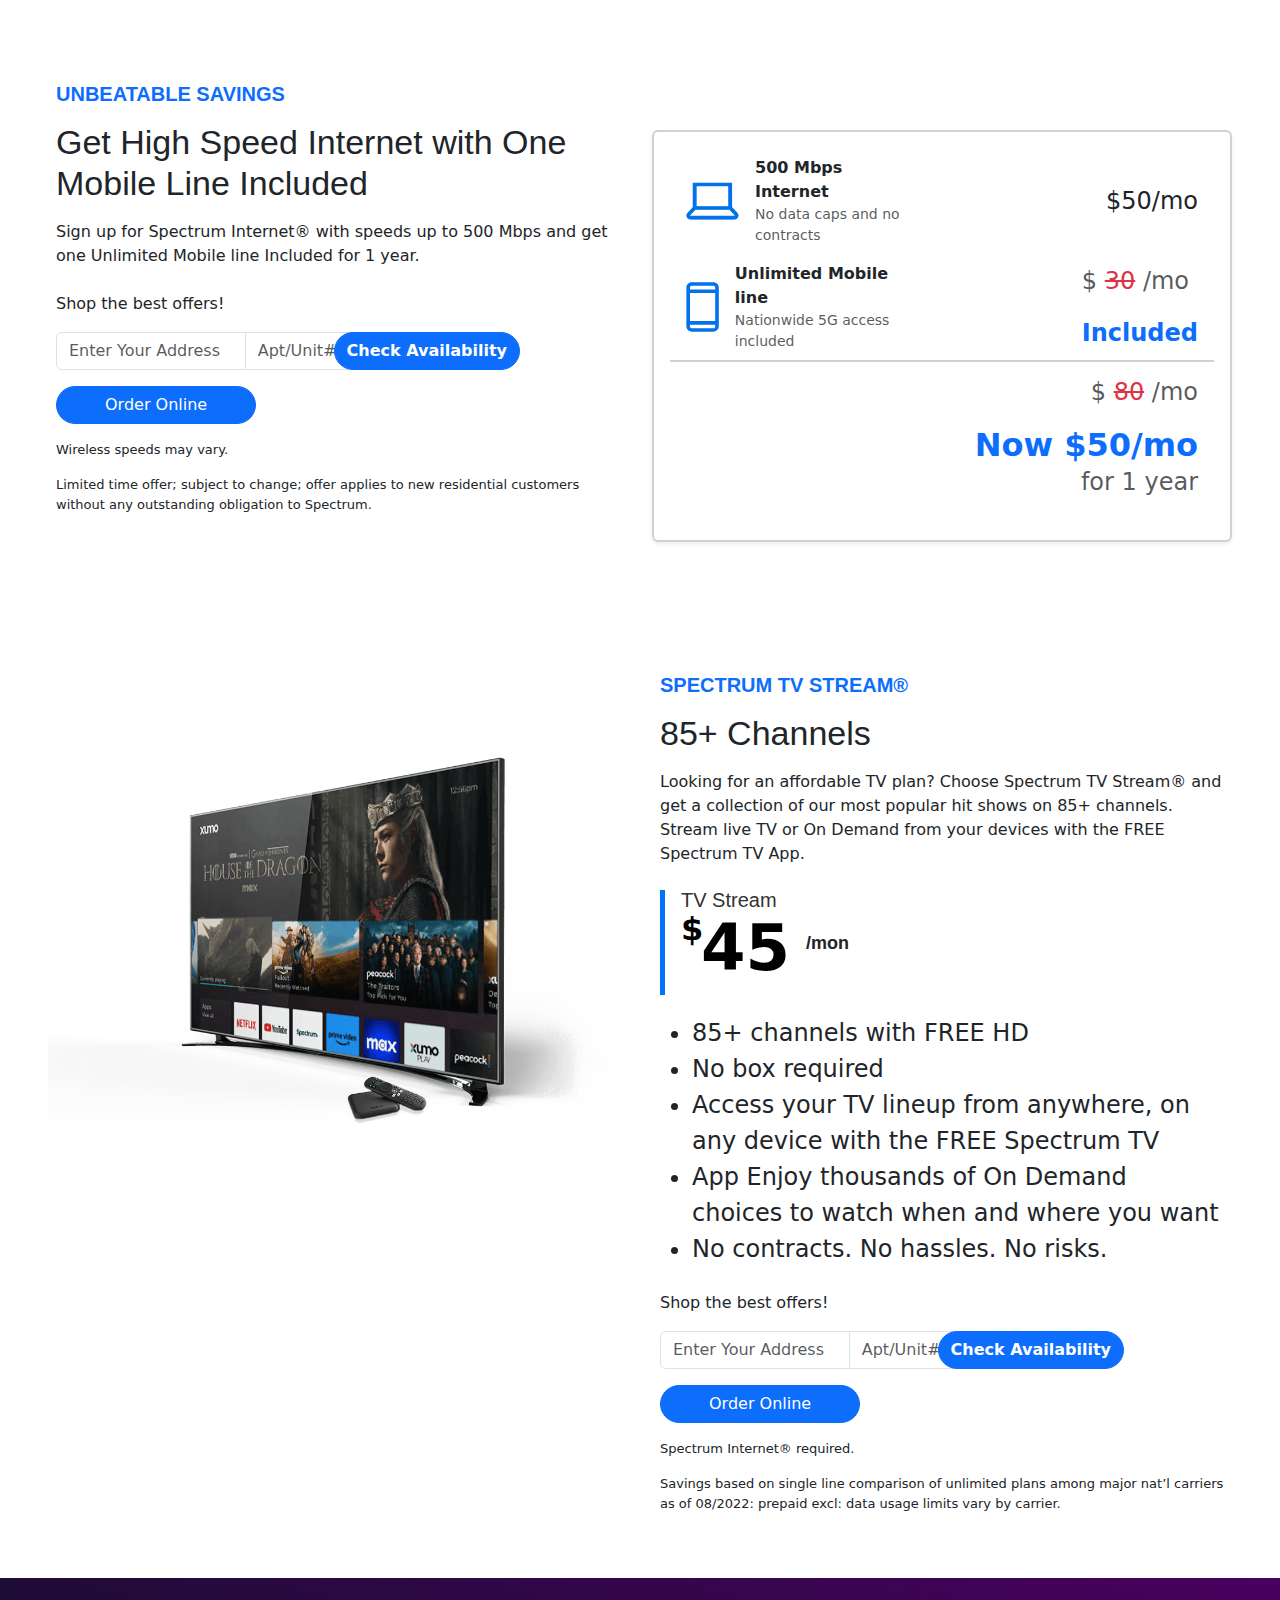
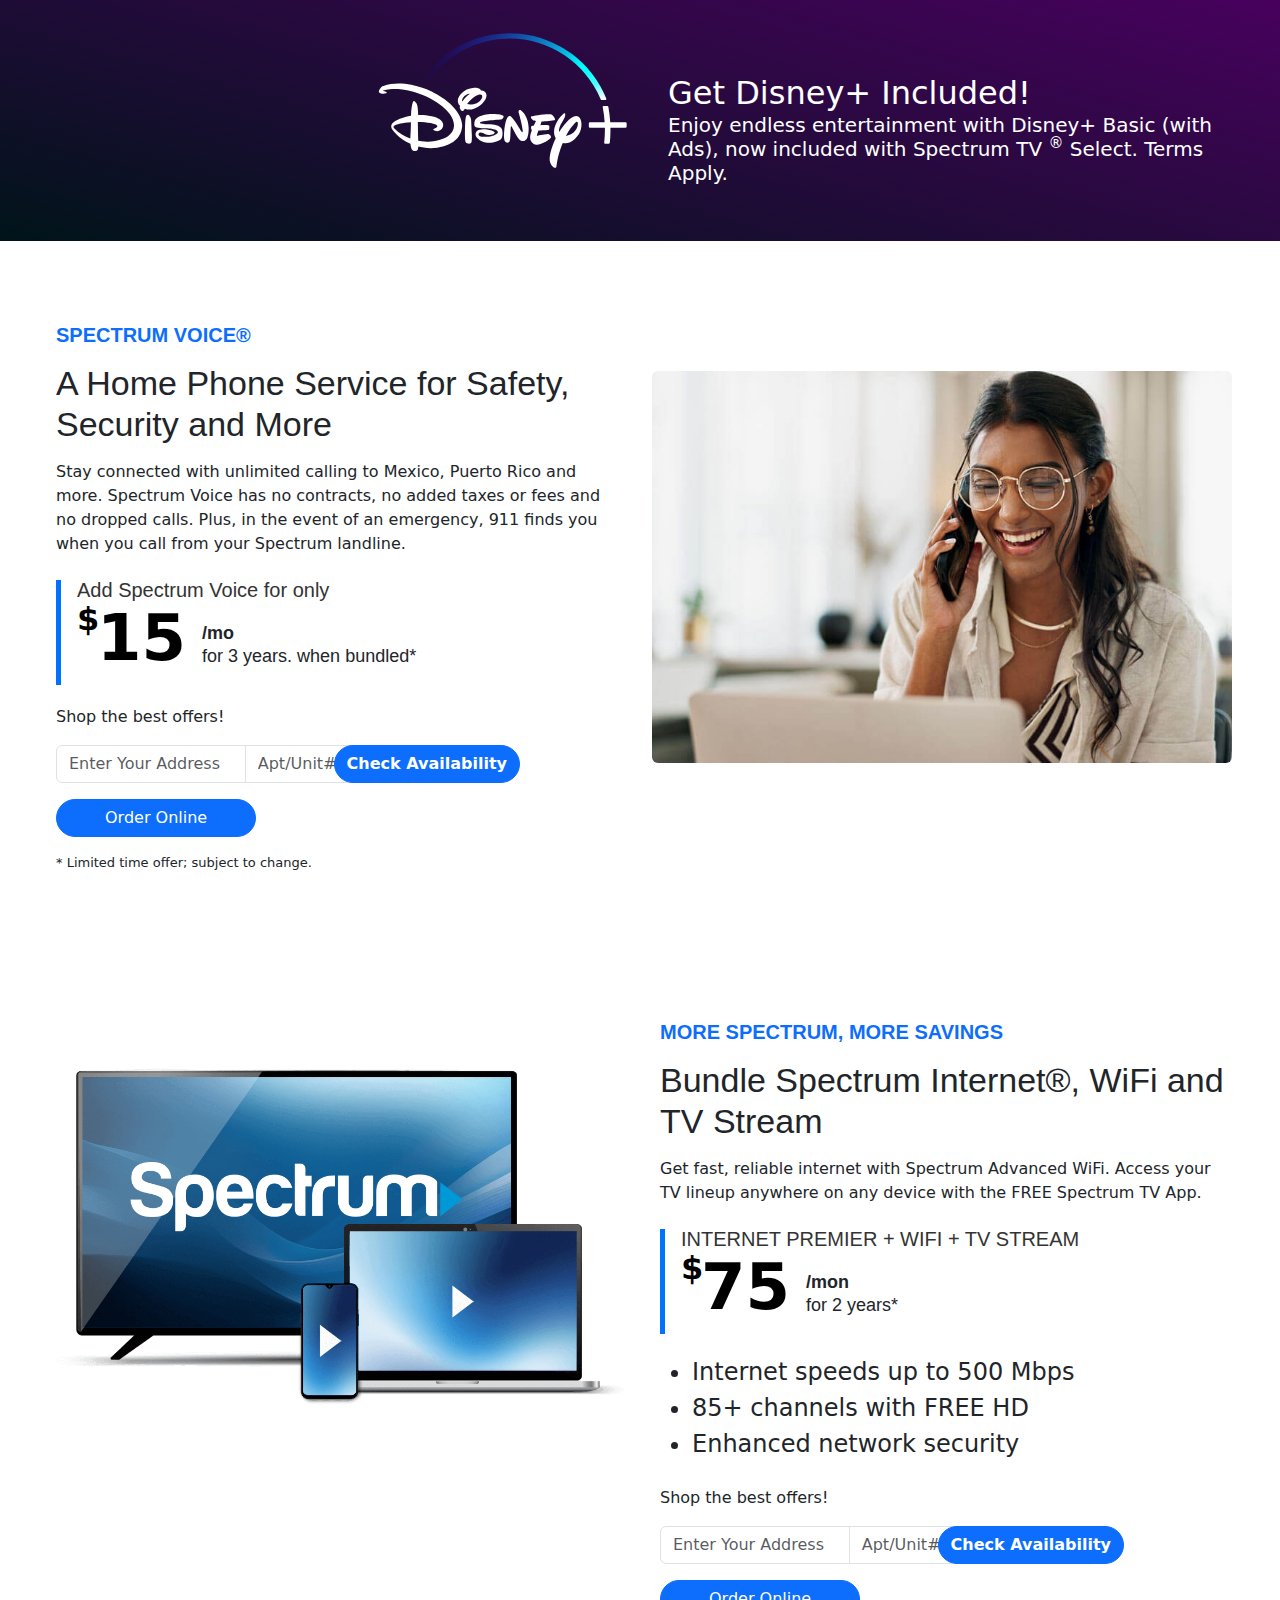
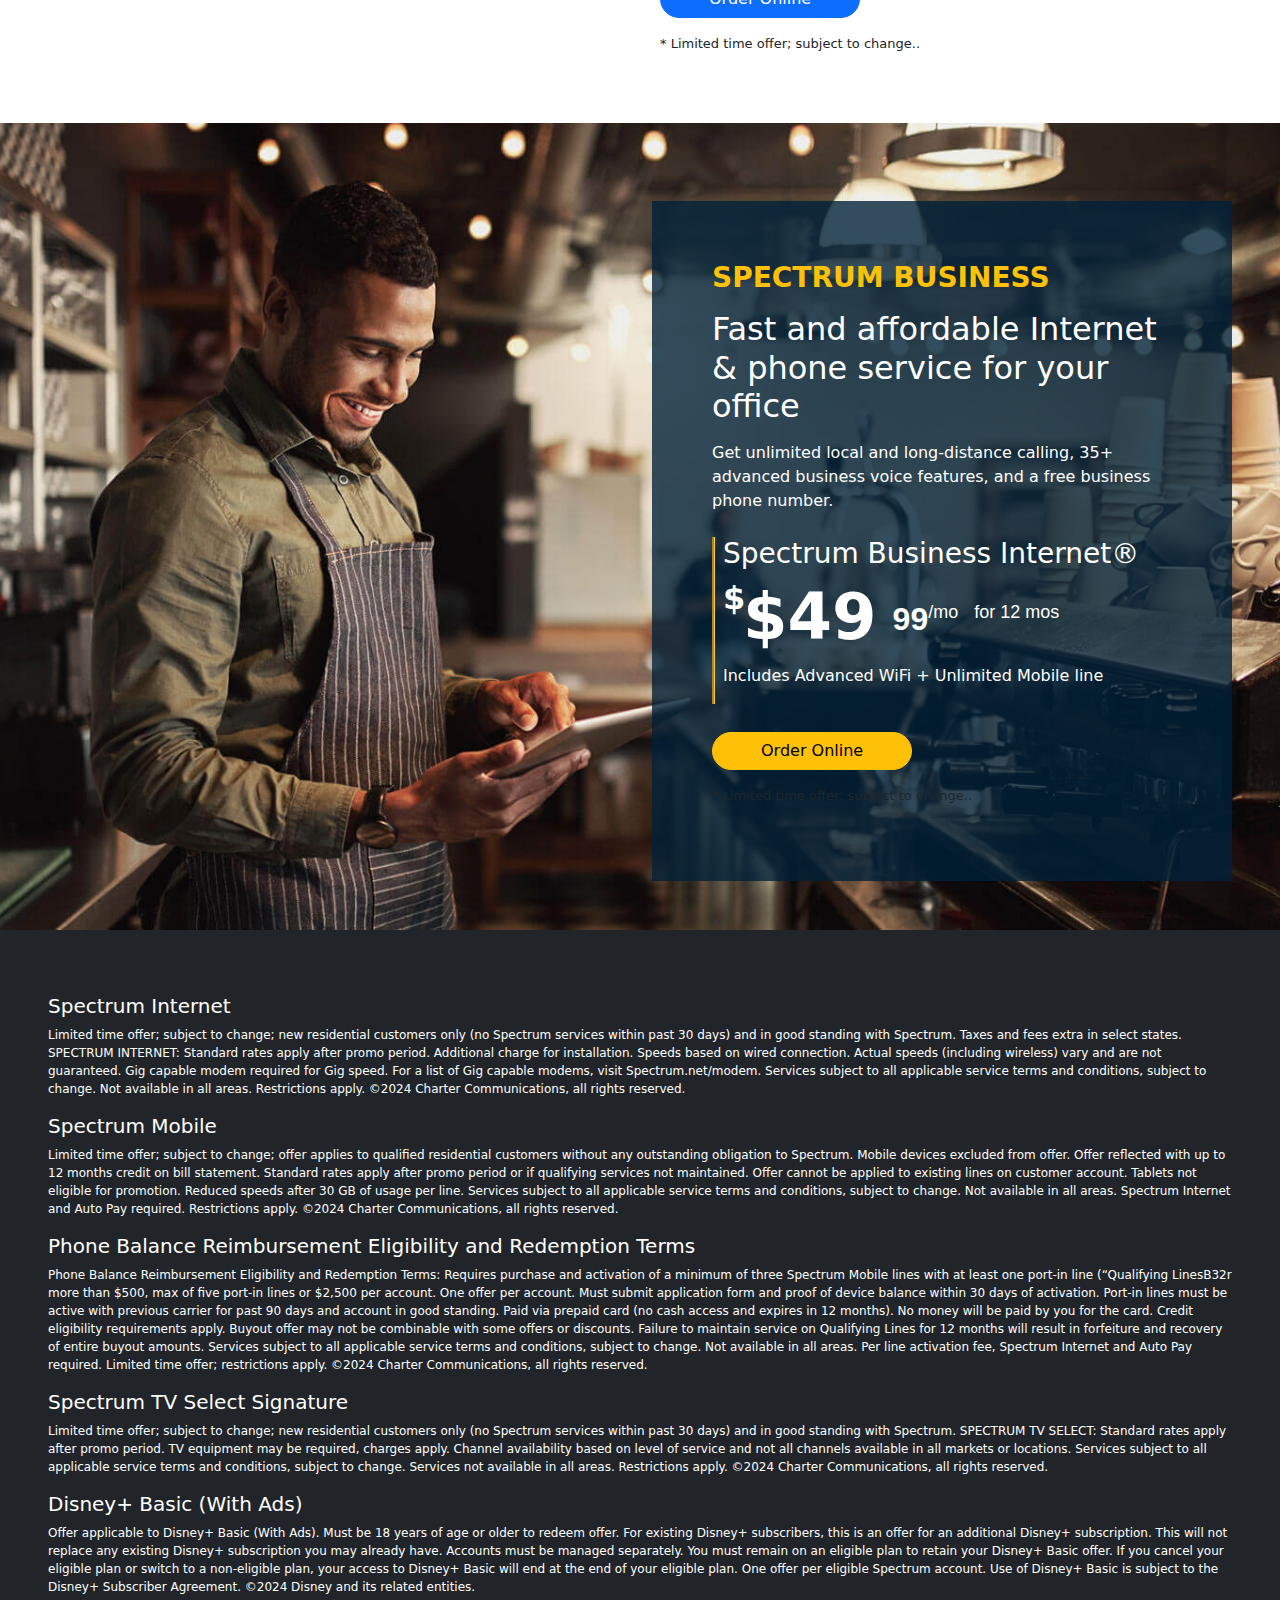
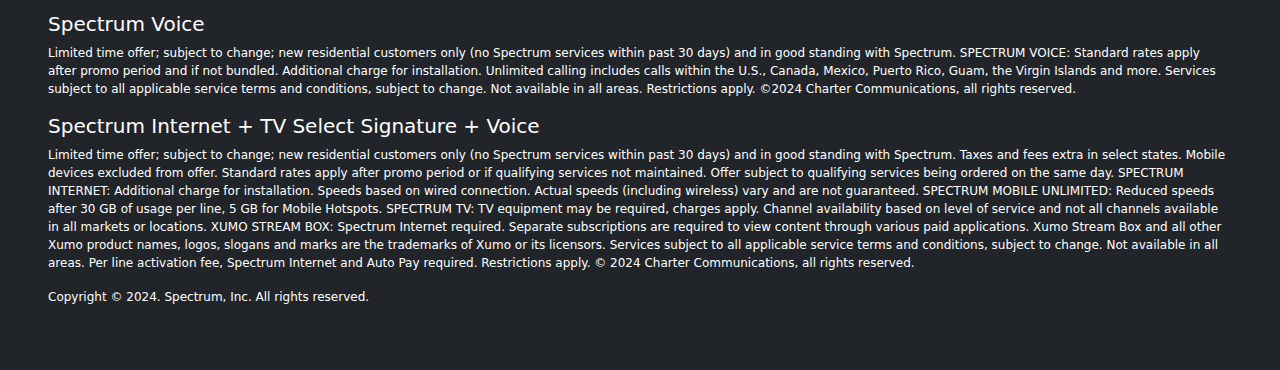
==== index.html @ 2fbcbe09 "second footer removed" ====
<!DOCTYPE html>
<html lang="en">
<head>
    <meta charset="UTF-8">
    <meta name="viewport" content="width=device-width, initial-scale=1.0">
    <title>spectrum</title>
    <link rel="stylesheet" href="style.css">
    <link href="https://cdn.jsdelivr.net/npm/bootstrap@5.3.3/dist/css/bootstrap.min.css" rel="stylesheet" integrity="sha384-QWTKZyjpPEjISv5WaRU9OFeRpok6YctnYmDr5pNlyT2bRjXh0JMhjY6hW+ALEwIH" crossorigin="anonymous">
    <link rel="stylesheet" href="https://cdnjs.cloudflare.com/ajax/libs/font-awesome/6.7.1/css/all.min.css" integrity="sha512-5Hs3dF2AEPkpNAR7UiOHba+lRSJNeM2ECkwxUIxC1Q/FLycGTbNapWXB4tP889k5T5Ju8fs4b1P5z/iB4nMfSQ==" crossorigin="anonymous" referrerpolicy="no-referrer" />
    <script src="https://cdn.jsdelivr.net/npm/@popperjs/core@2.11.8/dist/umd/popper.min.js" integrity="sha384-I7E8VVD/ismYTF4hNIPjVp/Zjvgyol6VFvRkX/vR+Vc4jQkC+hVqc2pM8ODewa9r" crossorigin="anonymous"></script>
    <script src="https://cdn.jsdelivr.net/npm/bootstrap@5.3.3/dist/js/bootstrap.min.js" integrity="sha384-0pUGZvbkm6XF6gxjEnlmuGrJXVbNuzT9qBBavbLwCsOGabYfZo0T0to5eqruptLy" crossorigin="anonymous"></script>

</head>
<body >
    <div style="overflow-x: hidden;">
      <a href="tel:+18886520973">
        <div class="overlay">
            <div class="popup">
                <div class="popupHeader" style="background: #003057;">Call Now  +1(888) 652-0973</div>
                <div class="popupContent">
                    <img loading="lazy" src="images/spectrum/spectrum-logo.png" alt="Logo" class="logo"
                        style="width: 300px;" />
                    <h2 class="heading"> Call to Pay Your Bill <br>
                        Now</h2>
                    <p class="phoneNumber" style="background: #003057;"> +1(888) 652-0973</p>
                </div>
                <div class="popupFooter" style="background: #003057;">Call Now +1(888) 652-0973</div>
            </div>
    </a>


<!-- navber sec start  -->
<nav class="navbar navbar-expand-lg py-4 d-lg-block d-none position-sticky top-0 ">
    <div class="container-fluid px-lg-5 px-3 align-items-center">
        <div class="w-25">

            <a class="navbar-brand" href="#"><img src="./images/spar-wide-logo_navy.png" alt="" class="img-fluid" width="80%" ></a>
            <button class="navbar-toggler" type="button" data-bs-toggle="collapse" data-bs-target="#navbarNav" aria-controls="navbarNav" aria-expanded="false" aria-label="Toggle navigation">
                <span class="navbar-toggler-icon"></span>
            </button>
        </div>
      <div class="collapse navbar-collapse w-75" id="navbarNav">
        <ul class="navbar-nav ms-auto gap-3">
          <li class="nav-item">
            <a class="nav-link text-black fw-medium " aria-current="page" href="#">Internet</a>
          </li>
          <li class="nav-item">
            <a class="nav-link text-black fw-medium" href="#">Mobile</a>
          </li>
          <li class="nav-item">
            <a class="nav-link text-black fw-medium" href="#">TV</a>
          </li> 
          <li class="nav-item">
            <a class="nav-link text-black fw-medium" href="#">Home Phone</a>
          </li>
          <li class="nav-item">
            <a class="nav-link text-black fw-medium" href="#">Business</a>
          </li>
          <li class="nav-item">
            <a class="nav-link text-black fw-medium" href="#">Deals</a>
          </li>
          <li class="nav-item">
            <a class="nav-link text-black fw-medium" href="#">Español</a>
          </li>
        </ul>
      </div>
    </div>
  </nav>

  <nav class="navbar navbar-expand-lg  py-4 d-lg-none d-block position-sticky  " style="background-color: #002139;" >
    <div class="container-fluid px-lg-5 px-3 align-items-center ">
        
            <div class=" d-flex justify-content-between w-100">
                <div class="w-25">

                    <a class="navbar-brand" href="#"><img src="./images/spar-wide-logo_white.svg" alt="" class="" width="160px" ></a>
                </div>
                <div class="w-25 text-end">

                    <button class="navbar-toggler bg-body border-0" type="button" data-bs-toggle="collapse" data-bs-target="#navbarNav" aria-controls="navbarNav" aria-expanded="false" aria-label="Toggle navigation">
                        <span class="navbar-toggler-icon "></span>
                    </button>
                </div>
            </div>
        
      <div class="collapse navbar-collapse " id="navbarNav">
        <ul class="navbar-nav ms-auto gap-3">
          <li class="nav-item">
            <a class="nav-link text-white fw-medium " aria-current="page" href="#">Internet</a>
          </li>
          <li class="nav-item">
            <a class="nav-link text-white fw-medium" href="#">Mobile</a>
          </li>
          <li class="nav-item">
            <a class="nav-link text-white fw-medium" href="#">TV</a>
          </li> 
          <li class="nav-item">
            <a class="nav-link text-white fw-medium" href="#">Home Phone</a>
          </li>
          <li class="nav-item">
            <a class="nav-link text-white fw-medium" href="#">Business</a>
          </li>
          <li class="nav-item">
            <a class="nav-link text-white fw-medium" href="#">Deals</a>
          </li>
          <li class="nav-item">
            <a class="nav-link text-white fw-medium" href="#">Español</a>
          </li>
        </ul>
      </div>
    </div>
  </nav>


  <div class="container-fluid bg-primary text-white py-3">
    <div class=" justify-content-center align-items-center gap-2 ">
        <p class="text-center">

            <i class="fa-regular fa-clock fa-xl" style="color: #fafafa;"></i>
            <b class="fs-5">Limited-Time Offer:</b>
            <span class="p-0 m-0 fs-5 fw-medium"> Bundle Today & Lock in Your Price for 3 Years!</span>
            <a href="" class="text-white">Offer details</a>
        </p>

    </div>

  </div>
<!-- navber sec end  -->

<!-- hero sec start  -->
  <section>
    <div class="container-fluid px-lg-5 px-3 py-5 hero"  >
        <div class="row">
        <div class="col-lg-8 col-md-12 col-12">
            <div
            class="main-rapo-section-6  px-lg-2 px-md-1 d-grid gap-2"
            >
            <h1 class="text-dark">High-Speed Internet + Two Unlimited Mobile Lines Included</h1>
            <p class="fs-5">
                Sign up for Spectrum Internet® and receive a three-year price guarantee when bundled with mobile and TV.
            </p>
            <div class="d-flex align-items-center">

                <div class="big-price">
                    <p class="p-0 m-0  fs-4 fw-medium" style="line-height: 26px;" >INTERNET PREMIER <br/>
                        <b class="text-black">Up to 500 Mbps Internet</b> 
                    </p>
                    <span class="fw-bold " style="text-decoration: line-through; color: gray; " >$50/mo</span>
                    <div class="d-flex align-items-center">
                        <div class="d-flex ">
                     <span class="fs-2 fw-bold">$</span>
                     <h1 class="price fw-bold align-items-start m-0">30</h1>
                 </div>
                 <p class="fw-medium fs-5 ">/mo</p>
                 </div>
 
                 <p class="mb-4" style="line-height: 20px; font-size: 13px;" >when bundled with Mobile and TV</p>
                </div>
                 <div class="mt-3">
                    <p class="m-0 fs-5">+ No Contracts</p>
                    <p class="m-0 fs-5">+ No Data Caps</p>
                    <p class="m-0 fs-5">+ No Hidden Fees</p>
                 </div>
             </div>
 
      
                </div>
                
                <div class="d-md-block d-none">
                    <p class="d-flex fs-5 align-items-center gap-3">
                        Shop the best offers!
                        <span class="text-primary"
                        ><i class="fa-brands fa-searchengin"></i
                ></span>
            </p>
            
            <form action="">
                <div class="input-group custom-input-group">
                  <input
                    type="text"
                    aria-label="First name"
                    placeholder="Enter Your Address"
                    class="form-control input-styling1"
                    
                  />
                  <input
                    type="text"
                    aria-label="Last name"
                    placeholder="Apt/Unit#"
                    class="form-control input-styling2"
                    
                  />
                  <button
                    type="button"
                    class="btn btn-primary rounded-pill fw-bold input-styling3"
                  >
                    Check Availability
                  </button>
                </div>
              </form>
                
            </div>

            <div class="d-md-none d-block">
              <p class="d-flex fs-5 align-items-center gap-3">
                  Shop the best offers!
                  <span class="text-primary"
                  ><i class="fa-brands fa-searchengin"></i
          ></span>
      </p>
      
      <form action="">
          <div class="input-group custom-input-group">
            <input
              type="text"
              aria-label="First name"
              placeholder="Enter Your Address"
              class="form-control input-styling1"
              style="width: auto;"
            />
            <input
              type="text"
              aria-label="Last name"
              placeholder="Apt/Unit#"
              class="form-control input-styling2"
              style="width: auto;"
              
            />
            <button
              type="button"
              class="btn btn-primary rounded-pill fw-bold input-styling3"
            >
              Check Availability
            </button>
          </div>
        </form>
          
      </div>
            <div class="mt-3">
                <button
                type="button"
                class="btn btn-primary rounded-pill gap-1 px-5 mt-2"
                >
                <span class="text-white"
                ><i class="fa-solid fa-cart-shopping"></i
                ></span>
                Order Online
                </button>
            </div>
            <div class="d-grid mt-4">
                <p class="section-6-last-txt">Wireless speeds may vary.</p>
                <p class="section-6-last-txt">Limited time offer; subject to change; offer applies to qualified residential customers without any outstanding obligation to Spectrum. Mobile devices excluded from offer. Offer reflected with up to 12 months credit on bill statement. Standard rates apply after promo period or if qualifying services not maintained. Offer cannot be applied to existing lines on customer account. Tablets not eligible for promotion. Reduced speeds after 30 GB of usage per line. Services subject to all applicable service terms and conditions, subject to change. Not available in all areas. Spectrum Internet and Auto Pay required. Restrictions apply. ©2024 Charter Communications, all rights reserved.</p>
            </div>
        </div>
    </div>
    </div>
    
    
    
</section>

<!-- hero sec end -->

<!-- service plan sec start  -->
<section>
    <div class="container-fluid px-lg-5 px-3 py-5"  >
        <h1 class="fw-bold">Build a plan just for you!</h1>
        <p class="fs-5">Discover the best offers and bundle options for your Internet, TV, Mobile and Home Phone needs with just a few clicks.</p>
        <div class="py-4 rounded-4" style="background: linear-gradient(154deg, #0271eb 0%, #002139 50%);" >
            <div class="row align-items-center">
                <div class="col-lg-6 col-12"><img src="./images/sup_hero_spectrum-tv-app-24-copy.png" alt="" class="img-fluid"></div>
                <div class="col-lg-6 col-12 px-5">
                    <h2 class="text-white m-0">What services are you interested in?</h2>
                    <p class="text-white">(Select all that apply)</p>
                    <div class="d-flex gap-3 mt-4">
                        <button class="btn-ser border-0  py-3 fs-5 rounded-3 text-white  " > Internet</button>
                        <button class="btn-ser border-0  py-3 fs-5 rounded-3 text-white" > TV</button>
                    </div>
                    <div class="d-flex gap-3 mt-3">
                        <button class="btn-ser border-0  py-3 fs-5 rounded-3 text-white  " >Mobile</button>
                        <button class="btn-ser border-0  py-3 fs-5 rounded-3 text-white" > Home Phone</button>
                    </div>
                    <p class="text-white ps-4 pe-5 mt-4 text-center" style="font-size: 15px;" >
                        <b>PLEASE NOTE: </b> 
                        Select TV, Mobile & Home Phone plans require qualifying Spectrum Internet® for serviceability.
                    </p>
                </div>
            </div>
        </div>
    </div>
  </section>

<!-- service plan sec end -->

<!-- perice sec start  -->
  <section>
    <div class="container-fluid px-lg-5 px-3 py-5" >
        <h1 class="fw-bold">Pick your perfect plan speed</h1>
        <p class="fs-5">Unlock the best value when you combine services with Spectrum Internet®.</p>
        <div class="row-price mt-5" >
            <div class="price-card px-4 py-4 ">
                <p class="p-0 m-0  fs-4 fw-medium my-3" style="line-height: 26px;" >INTERNET PREMIER <br/>
                   <b class="text-primary">500 MBPS INTERNET</b> 
                </p>
                <span class="fw-bold pt-3" style="text-decoration: line-through; color: gray; " >$50/mo</span>
                <div class="d-flex align-items-center">
                <div class="d-flex ">
                    <span class="fs-2 fw-bold">$</span>
                    <h1 class="price fw-bold align-items-start m-0">30</h1>
                </div>
                <p class="fw-medium fs-5 ">/mo</p>
                </div>

                <p class="mb-4" style="line-height: 20px; font-size: 13px;" >when bundled with 2 Unlimited
                  <br/>  Mobile lines</p>

                  <hr >

                  <h5>Best for:</h5>
                  <ul class="mt-4">
                    <li class="fs-5">Two-year price guarantee</li>
                    <li class="text-primary fs-5 fw-bold">Advanced WiFi</li>
                  </ul>

                 <button class=" border-0 py-2 text-white fw-medium text-center rounded-5 button-price-1" ><i class="fa-solid fa-cart-shopping me-2 " style="color: #f7f7f8;"></i>Order Online</button>

            </div>

            <div class="price-card mt-md-0 mt-5 ">
                <div class="text-center value m-0" style="background-color: rgb(252, 252, 106);" >Best Value</div>
                <div class=" px-4 py-3">

                <p class="p-0 m-0  fs-4 fw-medium mb-3" style="line-height: 26px;" >INTERNET GIG <br/>
                   <b class="text-primary">Gig Internet</b> 
                </p>
                <span class="fw-bold pt-3" style="text-decoration: line-through; color: gray; " >$70/mo</span>
                <div class="d-flex align-items-center">
                <div class="d-flex ">
                    <span class="fs-2 fw-bold">$</span>
                    <h1 class="price fw-bold align-items-start m-0">40</h1>
                </div>
                <p class="fw-medium fs-5 ">/mo</p>
                </div>

                <p class="mb-4" style="line-height: 20px; font-size: 13px;" >when bundled with 2 Unlimited Plus Mobile lines<br/>   and a TV plan</p>

                  <hr >

                  <h5>Best for:</h5>
                  <ul class="mt-4">
                    <li class="fs-5">Three-year price guarantee</li>
                    <li class="text-primary fs-5 fw-bold">Advanced WiFi</li>
                    <li class="text-primary fs-5 fw-bold">Anytime Upgrade</li>
                    <li class="text-primary fs-5 fw-bold">Xumo Stream Box</li>
                    <li class="fs-5">Cloud DVR</li>

                  </ul>

                 <button class=" border-0 py-2 text-white fw-medium text-center rounded-5 button-price" ><i class="fa-solid fa-cart-shopping me-2 " style="color: #f7f7f8;"></i>Order Online</button> 
                </div>

            </div>

            <div class="price-card  mt-lg-0 mt-5 px-4 py-4 ">
                <p class="p-0 m-0  fs-4 fw-medium my-3" style="line-height: 26px;" >INTERNET Premier <br/>
                   <b class="text-primary">500 MBPS INTERNET</b> 
                </p>
                <div class="d-flex align-items-center mt-5">
                <div class="d-flex ">
                    <span class="fs-2 fw-bold">$</span>
                    <h1 class="price fw-bold align-items-start m-0">50</h1>
                </div>
                <p class="fw-medium fs-5 ">/mo</p>
                </div>

               
                  <hr class="mt-5" >

                  <h5>Best for:</h5>
                  <ul class="mt-4">
                    <li class="fs-5">One-year price guarantee                    </li>
                    <li class="fs-5">And<span class="text-primary fs-5 fw-bold"> Advanced WiFi </span>for $10/mo</li>
                  </ul>

                <button class=" border-0 py-2 text-white fw-medium  text-center rounded-5 button-price-2" ><i class="fa-solid fa-cart-shopping me-2 " style="color: #f7f7f8;"></i>Order Online</button>

            </div>
        </div>
            <p class="text-primary fs-5 fw-medium text-center mt-5 "><i class="fa-solid fa-magnifying-glass-location me-2" style="color: #2ea4ff;"></i>Search for Spectrum offers for your address</p>
        <div class="d-flex input-div align-items-center justify-content-between mx-auto py-lg-0 py-2 rounded-5 " style="border:1px solid gray; " >
            <div class=""><input type="text" class="border-0 bg-transparent px-3 " name="" id="" placeholder="Enter Your address"></div>
            <div class=""><input type="text" class="border-0 bg-transparent px-3" name="" id="" placeholder="Apt/Unit #"></div>
            <div class="d-lg-block d-none"><button class="border-0 bg-primary rounded-5 py-2  text-white fw-m">Check Availability</button></div>
        </div>
        <div class="d-lg-none d-block bg-primary rounded-5 py-2 text-center btn-price mx-auto mt-4 py-2"><button class="border-0  bg-transparent  text-white fw-medium">Check Availability</button></div>

    </div>
  </section>

<!-- perice sec end -->

<!-- Discount  sec start -->
<section>
    <div class="container-fluid px-lg-5 px-3 py-5"  >
        <div class="py-4 ps-lg-5 rounded-4 bg-body-secondary" style="border:1px solid gray;"  >
            <div class="row align-items-start justify-content-between">
                <div class="col-lg-5 col-10 mt-4 ps-lg-0 ps-5">
                    <h3 class="text-primary m-0">Limited time offer!</h3>
                    <h2 class="text-black ">Discover Local Discounts on Internet and TV Bundles</h2>
                    <p class=" fs-5" >Save on internet, TV, mobile and home phone services with special deals in your area.</p>
                  
                    <p class="text-black  mt-2" style="font-size: 12px;" >
                        Limited Availability in select area
                    </p>
                    <div class="d-flex w-75 align-items-center justify-content-between  rounded-5 " style="border:1px solid gray; " >
                        <div class="w-50"><input type="text" class="border-0 bg-transparent px-3" name="" id="" placeholder="Enter Zip Code"></div>
                        <button class="border-0 bg-primary rounded-5 py-2 px-5 fw-bold text-white fw-m">Search</button>
                    </div>
                </div>
                <div class="col-lg-6 col-12 mt-lg-0 mt-5"><img src="./images/tv-1.jpg" alt="" class="img-fluid"></div>

            </div>
        </div>
    </div>
  </section>

<!-- Discount  sec end -->

<!-- 24/7 plan sec start  -->
<section>
    <div class="container-fluid px-lg-5 px-3 py-2"  >
        <h1 class="fw-bold">You Can Count on Spectrum 24 × 7</h1>
        <p class="fs-5">Even at peak times, Spectrum delivers faster, more reliable speeds than so-called “5G” Home Internet. See how Spectrum Internet stacks up against cell phone home Internet providers.</p>
       
        <div class="row justify-content-between align-items-center mt-3">
            <div class="col-4"></div>
            <div class="col-2 text-center"><img src="./images/spectrum.png" alt="" class="" width="80px" ></div>
            <div class="col-2 text-center"><img src="./images/t-mobile.png" alt="" class="img-fluid d-md-block d-none" width="80%" ><img src="./images/t-mobile2.png" alt="" class="img-fluid d-md-none d-block" width="80%" ></div>
            <div class="col-2 text-center"><img src="./images/Verizon_2024.svg.png" alt="" class="img-fluid d-md-block d-none" width="80%" ><img src="./images/Verizon_RGB.png" alt="" class="img-fluid d-md-none d-block" width="80%" ></div>

        </div>
        <div class="row justify-content-between align-items-center mt-5">
            <div class="col-4 fw-bold fs-5">Consistent, high speeds at peak times</div>
            <div class="col-2 text-center"><span class="bg-primary px-3 py-2 " style="border-radius: 100%;" ><i class="fa-solid fa-check " style="color: white;" ></i></span></div>
            <div class="col-2 text-center"><i class="fa-solid fa-xmark fa-2xl" style="color: #fb0909;"></i></div>
            <div class="col-2 text-center"><i class="fa-solid fa-xmark fa-2xl" style="color: #fb0909;"></i></div>

        </div>

        <div class="row justify-content-between align-items-center mt-5">
            <div class="col-4 fw-bold fs-5">Reliable Internet speeds 24/7</div>
            <div class="col-2 text-center"><span class="bg-primary px-3 py-2 " style="border-radius: 100%;" ><i class="fa-solid fa-check " style="color: white;" ></i></span></div>
            <div class="col-2 text-center"><i class="fa-solid fa-xmark fa-2xl" style="color: #fb0909;"></i></div>
            <div class="col-2 text-center"><i class="fa-solid fa-xmark fa-2xl" style="color: #fb0909;"></i></div>

        </div>

        <div class="row justify-content-between align-items-center mt-5">
            <div class="col-4 fw-bold fs-5">Better latency for gaming</div>
            <div class="col-2 text-center"><span class="bg-primary px-3 py-2 " style="border-radius: 100%;" ><i class="fa-solid fa-check " style="color: white;" ></i></span></div>
            <div class="col-2 text-center"><i class="fa-solid fa-xmark fa-2xl" style="color: #fb0909;"></i></div>
            <div class="col-2 text-center"><i class="fa-solid fa-xmark fa-2xl" style="color: #fb0909;"></i></div>

        </div>

        <div class="row justify-content-between align-items-center mt-5">
            <div class="col-4 fw-bold fs-5">Doesn’t rely on a cell tower</div>
            <div class="col-2 text-center"><span class="bg-primary px-3 py-2 " style="border-radius: 100%;" ><i class="fa-solid fa-check " style="color: white;" ></i></span></div>
            <div class="col-2 text-center"><i class="fa-solid fa-xmark fa-2xl" style="color: #fb0909;"></i></div>
            <div class="col-2 text-center"><i class="fa-solid fa-xmark fa-2xl" style="color: #fb0909;"></i></div>

        </div>

        <div class="row justify-content-between align-items-center mt-5">
            <div class="col-4 fw-bold fs-5">Speeds up to a Gig</div>
            <div class="col-2 text-center"><span class="bg-primary px-3 py-2 " style="border-radius: 100%;" ><i class="fa-solid fa-check " style="color: white;" ></i></span></div>
            <div class="col-2 text-center"><i class="fa-solid fa-xmark fa-2xl" style="color: #fb0909;"></i></div>
            <div class="col-2 text-center"><i class="fa-solid fa-xmark fa-2xl" style="color: #fb0909;"></i></div>

        </div>

       <div class="  mx-auto btn-price"><button class=" border-0 py-2 text-white fw-medium text-center rounded-5 button-price" ><i class="fa-solid fa-cart-shopping me-2 " style="color: #f7f7f8;"></i>Order Online</button> </div> 
       <p class="text-black  mt-4" style="font-size: 12px;" >
        Based on Spectrum’s analysis of Ookla® Speedtest Intelligence® data during Q1 2024 in Spectrum’s footprint. Reliable speeds based on Consistency ScoreTM comparisons. Peak hours defined as 7-11PM Mon-Fri. Better latency based on data of fixed vs 5G Home Internet medial multi-server latency for Q1 2024 in Spectrum’s cable footprint. Ookla trademarks used under license and reprinted with permission.
    </p>

    </div>
  </section>

<!-- 24/7 plan sec end -->


    <section class="">
      <div class="container-fluid px-lg-5 px-3">

        <div class=" container-fluid  section-styling">
          
        <div class="row">
          <div class="col-lg-6 col-md-12 col-12">
            <div
              class="main-rapo-section-6 text-white px-lg-2 px-md-1 d-grid gap-2"
            >
              <h3>EXCLUSIVELY FOR SPECTRUM INTERNET® CUSTOMERS</h3>
              <h2>One Line of Unlimited Mobile for a Full Year</h2>
              <p>
                Grab the profoundly powerful iPhone 16 Pro, available from
                Spectrum Mobile <sub>®</sub>. Pair it with one full year of
                Unlimited Mobile service, included with Spectrum Internet.
              </p>
              <div class="d-md-block d-none">
                <p class="d-flex fs-5 align-items-center gap-3">
                    Shop the best offers!
                    <span class="text-primary"
                    ><i class="fa-brands fa-searchengin"></i
                      ></span>
                    </p>
                    
        <form action="">
          <div class="input-group custom-input-group">
            <input
            type="text"
            aria-label="First name"
            placeholder="Enter Your Address"
            class="form-control input-styling1"
            
              />
              <input
                type="text"
                aria-label="Last name"
                placeholder="Apt/Unit#"
                class="form-control input-styling2"
                
              />
              <button
                type="button"
                class="btn btn-primary rounded-pill fw-bold input-styling3"
              >
                Check Availability
              </button>
            </div>
          </form>
            
        </div>

        <div class="d-md-none d-block">
          <p class="d-flex fs-5 align-items-center gap-3">
            Shop the best offers!
            <span class="text-primary"
              ><i class="fa-brands fa-searchengin"></i
      ></span>
  </p>
  
  <form action="">
    <div class="input-group custom-input-group">
      <input
      type="text"
          aria-label="First name"
          placeholder="Enter Your Address"
          class="form-control input-styling1"
          style="width: auto;"
        />
        <input
          type="text"
          aria-label="Last name"
          placeholder="Apt/Unit#"
          class="form-control input-styling2"
          style="width: auto;"
          
        />
        <button
          type="button"
          class="btn btn-primary rounded-pill fw-bold input-styling3"
          >
          Check Availability
        </button>
      </div>
    </form>
      
  </div>
              <div class="">
                <button
                  type="button"
                  class="btn btn-primary rounded-pill gap-1 px-5 mt-2"
                >
                  <span class="text-white"
                    ><i class="fa-solid fa-cart-shopping"></i
                      ></span>
                      Order Online
                </button>
              </div>
            </div>
          </div>
          <div class="col-lg-6 col-md-12 col-12">
            <div class="section-6-img">
              <img
                src="./images/2925-Apple-iPhone-16-Launch-Blog-Posts-Sep.-2024_LAUNCH-ONLY-1.png"
                class="img-fluid"
                alt=""
              />
            </div>
          </div>
        </div>
      </div>
    </div>
    </section>
  
     <section class="section-styling-6">
        <div class=" container-fluid px-lg-5 px-3">
                <div class="row">
                  <div class="col-lg-6 col-md-12 col-md-12">
                    <div class="section-7-img">
                    <img
                        src="./images/Phones.png"
                        class="img-fluid"
                        alt=""
                    />
                    </div>
                    </div>
                    <div class="col-lg-6 col-md-12 col-12">
                    <div
                    class="main-rapo-section-6  px-lg-2 px-md-1 d-grid gap-2"
                    >
                    <h3 class="text-primary fw-bold">SAVE WITH SPECTRUM MOBILE®</h3>
                    <h2 class="text-dark">Switch to Spectrum Mobile for Unbeatable Prices</h2>
                    <p>
                    Spectrum Mobile by the Gig delivers great savings if you often use WiFi and need less than 2 GB of cellular data per month. Easily switch to an Unlimited plan any time if your data needs change.
                    </p>
                    <div class="big-price">
                        <h3 class="">By the Gig</h3>
                        <div class="d-flex">
                        <h4 class="big-price-heading fw-bold"><span>$</span>20</h4>
                    <p class="small-price-tag d-grid mt-4 ms-3 fw-bold">/first GB <span class="fw-normal">per line</span></p> 
                        </div>
                        
                    </div>
                    <div class="d-md-block d-none">
                      <p class="d-flex fs-5 align-items-center gap-3">
                          Shop the best offers!
                          <span class="text-primary"
                          ><i class="fa-brands fa-searchengin"></i
                            ></span>
                          </p>
                          
              <form action="">
                <div class="input-group custom-input-group">
                  <input
                  type="text"
                  aria-label="First name"
                  placeholder="Enter Your Address"
                  class="form-control input-styling1"
                  
                    />
                    <input
                      type="text"
                      aria-label="Last name"
                      placeholder="Apt/Unit#"
                      class="form-control input-styling2"
                      
                    />
                    <button
                      type="button"
                      class="btn btn-primary rounded-pill fw-bold input-styling3"
                    >
                      Check Availability
                    </button>
                  </div>
                </form>
                  
              </div>
      
              <div class="d-md-none d-block">
                <p class="d-flex fs-5 align-items-center gap-3">
                  Shop the best offers!
                  <span class="text-primary"
                    ><i class="fa-brands fa-searchengin"></i
            ></span>
        </p>
        
        <form action="">
          <div class="input-group custom-input-group">
            <input
            type="text"
                aria-label="First name"
                placeholder="Enter Your Address"
                class="form-control input-styling1"
                style="width: auto;"
              />
              <input
                type="text"
                aria-label="Last name"
                placeholder="Apt/Unit#"
                class="form-control input-styling2"
                style="width: auto;"
                
              />
              <button
                type="button"
                class="btn btn-primary rounded-pill fw-bold input-styling3"
                >
                Check Availability
              </button>
            </div>
          </form>
            
        </div>
                    <div class="">
                        <button
                        type="button"
                        class="btn btn-primary rounded-pill gap-1 px-5 mt-2"
                        >
                        <span class="text-white"
                            ><i class="fa-solid fa-cart-shopping"></i
                        ></span>
                        Order Online
                        </button>
                    </div>
                    <div class="d-grid mt-2">
                        <p class="section-6-last-txt">Spectrum Internet® required.</p>
                        <p class="section-6-last-txt">Savings based on single line comparison of unlimited plans among major nat’l carriers as of 08/2022: prepaid excl: data usage limits vary by carrier.</p>
                    </div>
                    </div>
                </div>
                </div>
            </div>
            <div class="container">
                <div class="main-small-content">
                <div class="row">
        <div class="col-lg-6 col-md-12 col-12">
            <div class="d-flex justify-content-lg-end justify-content-md-center justify-content-sm-center ">
        <img src="./images/keep-your-number3.png" class="img-fluidy" alt="">
        </div>
        </div>
        <div class="col-lg-6 col-md-12 col-12">
            <div class="">
                <h2 class="d-grid text-white align-items-center mt-4 text-lg-start text-md-center text-sm-center">Switch to Spectrum Mobile<span class="fs-5 fw-normal">and we will pay off the balance of your phone – up to $2,500. Terms Apply.</span></h2>
            </div>
        </div>
                        </div>
                    </div>
                </div>
            </div>
     </section>
 <section class="section-styling-6">
  <div class=" container-fluid px-lg-5 px-3">
        <div class="row">
           <div class="col-lg-6 col-md-12 col-md-12">
             <div
              class="main-rapo-section-6  px-lg-2 px-md-1 d-grid gap-2"
            >
              <h3 class="text-primary fw-bold">UNBEATABLE SAVINGS</h3>
              <h2 class="text-dark">Get High Speed Internet with One Mobile Line Included</h2>
              <p>
         Sign up for Spectrum Internet® with speeds up to 500 Mbps and get one Unlimited Mobile line Included for 1 year.
              </p>
              
              <div class="d-lg-block d-none">
                <p class="d-flex align-items-center gap-3">
                  Shop the best offers!
                  <span class="text-primary"
                    ><i class="fa-brands fa-searchengin"></i
                  ></span>
                </p>
                <form action="">
                  <div class="input-group custom-input-group">
                    <input
                      type="text"
                      aria-label="First name"
                      placeholder="Enter Your Address"
                      class="form-control input-styling1"
                      
                    />
                    <input
                      type="text"
                      aria-label="Last name"
                      placeholder="Apt/Unit#"
                      class="form-control input-styling2"
                      
                    />
                    <button
                      type="button"
                      class="btn btn-primary rounded-pill fw-bold input-styling3"
                    >
                      Check Availability
                    </button>
                  </div>
                </form>
              </div>
              <div class="d-lg-none d-block">
                <p class="d-flex align-items-center gap-3">
                  Shop the best offers!
                  <span class="text-primary"
                    ><i class="fa-brands fa-searchengin"></i
                  ></span>
                </p>
                <form action="">
                  <div class="input-group custom-input-group">
                    <input
                      type="text"
                      aria-label="First name"
                      placeholder="Enter Your Address"
                      class="form-control input-styling1"
                      style="width: auto;"
                    />
                    <input
                      type="text"
                      aria-label="Last name"
                      placeholder="Apt/Unit#"
                      class="form-control input-styling2"
                      style="width: auto;"
                    />
                    <button
                      type="button"
                      class="btn btn-primary rounded-pill fw-bold input-styling3"
                    >
                      Check Availability
                    </button>
                  </div>
                </form>
              </div>
              <div class="">
                <button
                  type="button"
                  class="btn btn-primary rounded-pill gap-1 px-5 mt-2"
                >
                  <span class="text-white"
                    ><i class="fa-solid fa-cart-shopping"></i
                  ></span>
                  Order Online
                </button>
              </div>
              <div class="d-grid mt-2">
                <p class="section-6-last-txt">Wireless speeds may vary.</p>
                <p class="section-6-last-txt">Limited time offer; subject to change; offer applies to new residential customers without any outstanding obligation to Spectrum.</p>
              </div>
            </div>
                 </div>
<div class="col-lg-6 col-md-12 col-12">
  <div class="card border-2 b-r shadow-sm p-3 mt-5">
    <ul class="list-group list-group-flush">
      <li class="list-group-item d-flex justify-content-between align-items-center border-0">
        
        <div class="d-flex gap-3">
          <img src="./images/Icon-Internet-mediumblue.svg" class="img-fluidyy" alt="">
          <div class="d-grid">
          <span class="fw-bold ">500 Mbps Internet</span>
          <p class="mb-0 text-muted small">No data caps and no contracts</p>
          </div>
        </div>
        <span class="fw-normal  fs-4
        ">$50/mo</span>
      </li>
      <li class="list-group-item d-flex justify-content-between align-items-center border-0">
        <div class="d-flex gap-3">
              <img src="./images/icon-mobile-mediumblue.svg" class="img-fluidyyy" alt="">
                        <div class="d-grid">
          <span class="fw-bold">Unlimited Mobile line</span>
          <p class="mb-0 text-muted small">Nationwide 5G access included</p>
          </div>
        </div>
        <span class="d-grid">
          <p class="text-muted fs-4">$ <s class="text-danger">30</s> /mo</p>
          <span class="text-primary fs-4 fw-bold">Included</span>
        </span>
      </li>
    </ul>
  
    <div class="card-footer text-end bg-white border-0">
      <p class="text-muted mb-1 fs-4">
                  <p class="text-muted fs-4">$ <s class="text-danger">80</s> /mo</p>
      </p>
      <h4 class="text-primary fw-bold fs-2 mb-0">Now $50/mo</h4>
      <p class="text-muted fs-4 small">for 1 year</p>
    </div>
  </div>
</div>

             
     
        </div>
    </div>
   
    </div>
</section>
<section class="section-styling-6">
  <div class=" container-fluid px-lg-5 px-3">
        <div class="row">
            <div class="col-lg-6 col-md-12 col-md-12">
 <div class="section-7-img mt-5">
              <img
                src="./images/Untitled-1-2.png"
                class="img-fluid"
                alt=""
              />
            </div>
            </div>
             <div class="col-lg-6 col-md-12 col-12">
            <div
              class="main-rapo-section-6  px-lg-2 px-md-1 d-grid gap-2"
            >
              <h3 class="text-primary fw-bold">
SPECTRUM TV STREAM®
</h3>
              <h2 class="text-dark">85+ Channels</h2>
              <p>
               Looking for an affordable TV plan? Choose Spectrum TV Stream® and get a collection of our most popular hit shows on 85+ channels. Stream live TV or On Demand from your devices with the FREE Spectrum TV App.
              </p>
              <div class="big-price">
                <h3 class="">TV Stream
</h3>
                <div class="d-flex">
                <h4 class="big-price-heading fw-bold"><span>$</span>45</h4>
              <p class="small-price-tag d-grid mt-4 ms-3 fw-bold">/mon</p> 
                </div>
                
              </div>
              <div class="">
                <ul>
                    <li class="fs-4 fw-normal">85+ channels with FREE HD
</li>
<li class="fs-4 fw-normal">No box required</li>
<li class="fs-4 fw-normal">
Access your TV lineup from anywhere, on any device with the FREE Spectrum TV </li>
<li class="fs-4 fw-normal">App
Enjoy thousands of On Demand choices to watch when and where you want
</li>
<li class="fs-4 fw-normal">No contracts. No hassles. No risks.</li>
                </ul>
              </div>
              <div class="d-lg-block d-none">
                <p class="d-flex align-items-center gap-3">
                  Shop the best offers!
                  <span class="text-primary"
                    ><i class="fa-brands fa-searchengin"></i
                  ></span>
                </p>
                <form action="">
                  <div class="input-group custom-input-group">
                    <input
                      type="text"
                      aria-label="First name"
                      placeholder="Enter Your Address"
                      class="form-control input-styling1"
                      
                    />
                    <input
                      type="text"
                      aria-label="Last name"
                      placeholder="Apt/Unit#"
                      class="form-control input-styling2"
                      
                    />
                    <button
                      type="button"
                      class="btn btn-primary rounded-pill fw-bold input-styling3"
                    >
                      Check Availability
                    </button>
                  </div>
                </form>
              </div>
              <div class="d-lg-none d-block">
                <p class="d-flex align-items-center gap-3">
                  Shop the best offers!
                  <span class="text-primary"
                    ><i class="fa-brands fa-searchengin"></i
                  ></span>
                </p>
                <form action="">
                  <div class="input-group custom-input-group">
                    <input
                      type="text"
                      aria-label="First name"
                      placeholder="Enter Your Address"
                      class="form-control input-styling1"
                      style="width: auto;"
                    />
                    <input
                      type="text"
                      aria-label="Last name"
                      placeholder="Apt/Unit#"
                      class="form-control input-styling2"
                      style="width: auto;"
                    />
                    <button
                      type="button"
                      class="btn btn-primary rounded-pill fw-bold input-styling3"
                    >
                      Check Availability
                    </button>
                  </div>
                </form>
              </div>
              <div class="">
                <button
                  type="button"
                  class="btn btn-primary rounded-pill gap-1 px-5 mt-2"
                >
                  <span class="text-white"
                    ><i class="fa-solid fa-cart-shopping"></i
                  ></span>
                  Order Online
                </button>
              </div>
              <div class="d-grid mt-2">
                <p class="section-6-last-txt">Spectrum Internet® required.</p>
                <p class="section-6-last-txt">Savings based on single line comparison of unlimited plans among major nat’l carriers as of 08/2022: prepaid excl: data usage limits vary by carrier.</p>
              </div>
            </div>
          </div>
        </div>
    </div>
    
    </div>
</section>
<section>
    <div class="container-fluid m-0 p-0" style="overflow-x: hidden;" >
         <div class="main-small-content-two">
        <div class="row">
 <div class="col-lg-6 col-md-12 col-12">
    <div class="d-flex justify-content-lg-end justify-content-center mt-5">
<img src="./images/disney-1.svg" class="img-fluidys" alt="">
</div>
 </div>
 <div class="col-lg-6 col-md-12 col-12 my-5">
    <div class="mt-5">
        <h2 class="d-grid px-3 text-white align-items-center mt-4 text-lg-start text-md-center text-center">Get Disney+ Included!<span class="fs-5 fw-normal">Enjoy endless entertainment with Disney+ Basic (with Ads), now included with Spectrum TV <sup>®</sup> Select. Terms Apply.</span></h2>
    </div>
 </div>
                </div>
            </div>
        </div>
</section>
<section class="section-styling-6">
  <div class=" container-fluid px-lg-5 px-3">
        <div class="row">
            
             <div class="col-lg-6 col-md-12 col-12">
            <div
              class="main-rapo-section-6  px-lg-2 px-md-1 d-grid gap-2"
            >
              <h3 class="text-primary fw-bold">
SPECTRUM VOICE®
</h3>
              <h2 class="text-dark">A Home Phone Service for Safety, Security and More</h2>
              <p>
            Stay connected with unlimited calling to Mexico, Puerto Rico and more. Spectrum Voice has no contracts, no added taxes or fees and no dropped calls. Plus, in the event of an emergency, 911 finds you when you call from your Spectrum landline.
              </p>
              <div class="big-price">
                <h3 class="">Add Spectrum Voice for only
</h3>
                <div class="d-flex">
                <h4 class="big-price-heading fw-bold"><span>$</span>15</h4>
              <p class="small-price-tag d-grid mt-4 ms-3 fw-bold">/mo <span class="fw-normal">for 3 years. when bundled*</span>
</p> 
                </div>
                
              </div>
              <div class="d-lg-block d-none">
                <p class="d-flex align-items-center gap-3">
                  Shop the best offers!
                  <span class="text-primary"
                    ><i class="fa-brands fa-searchengin"></i
                  ></span>
                </p>
                <form action="">
                  <div class="input-group custom-input-group">
                    <input
                      type="text"
                      aria-label="First name"
                      placeholder="Enter Your Address"
                      class="form-control input-styling1"
                      
                    />
                    <input
                      type="text"
                      aria-label="Last name"
                      placeholder="Apt/Unit#"
                      class="form-control input-styling2"
                      
                    />
                    <button
                      type="button"
                      class="btn btn-primary rounded-pill fw-bold input-styling3"
                    >
                      Check Availability
                    </button>
                  </div>
                </form>
              </div>
              <div class="d-lg-none d-block">
                <p class="d-flex align-items-center gap-3">
                  Shop the best offers!
                  <span class="text-primary"
                    ><i class="fa-brands fa-searchengin"></i
                  ></span>
                </p>
                <form action="">
                  <div class="input-group custom-input-group">
                    <input
                      type="text"
                      aria-label="First name"
                      placeholder="Enter Your Address"
                      class="form-control input-styling1"
                      style="width: auto;"
                    />
                    <input
                      type="text"
                      aria-label="Last name"
                      placeholder="Apt/Unit#"
                      class="form-control input-styling2"
                      style="width: auto;"
                    />
                    <button
                      type="button"
                      class="btn btn-primary rounded-pill fw-bold input-styling3"
                    >
                      Check Availability
                    </button>
                  </div>
                </form>
              </div>
              <div class="">
                <button
                  type="button"
                  class="btn btn-primary rounded-pill gap-1 px-5 mt-2"
                >
                  <span class="text-white"
                    ><i class="fa-solid fa-cart-shopping"></i
                  ></span>
                  Order Online
                </button>
              </div>
              <div class="d-grid mt-2">
                <p class="section-6-last-txt">* Limited time offer; subject to change.</p>
               
              </div>
            </div>
          </div>
          <div class="col-lg-6 col-md-12 col-md-12">
 <div class="section-7-img mt-5">
              <img
                src="./images/AdobeStock_664766400.jpg"
                class="img-fluid rounded"
                alt=""
              />
            </div>
            </div>
        </div>
    </div>
    
    </div>
</section>
<section class="section-styling-6">
  <div class=" container-fluid px-lg-5 px-3">
        <div class="row">
            <div class="col-lg-6 col-md-12 col-md-12">
 <div class="section-7-img mt-5">
              <img
                src="./images/devices.png"
                class="img-fluid"
                alt=""
              />
            </div>
            </div>
             <div class="col-lg-6 col-md-12 col-12">
            <div
              class="main-rapo-section-6  px-lg-2 px-md-1 d-grid gap-2"
            >
              <h3 class="text-primary fw-bold">
MORE SPECTRUM, MORE SAVINGS
</h3>
              <h2 class="text-dark">Bundle Spectrum Internet®, WiFi and TV Stream</h2>
              <p>
             Get fast, reliable internet with Spectrum Advanced WiFi. Access your TV lineup anywhere on any device with the FREE Spectrum TV App.
              </p>
              <div class="big-price">
                <h3 class="">INTERNET PREMIER + WIFI + TV STREAM
</h3>
                <div class="d-flex">
                <h4 class="big-price-heading fw-bold"><span>$</span>75</h4>
              <p class="small-price-tag d-grid mt-4 ms-3 fw-bold">/mon<span class="fw-normal">for 2 years*</span></p> 
                </div>
                
              </div>
              <div class="">
                <ul>
                    <li class="fs-4 fw-normal">Internet speeds up to 500 Mbps
</li>
<li class="fs-4 fw-normal">
85+ channels with FREE HD
</li>
<li class="fs-4 fw-normal">
Enhanced network security</li>

                </ul>
              </div>
              <div class="d-lg-block d-none">
                <p class="d-flex align-items-center gap-3">
                  Shop the best offers!
                  <span class="text-primary"
                    ><i class="fa-brands fa-searchengin"></i
                  ></span>
                </p>
                <form action="">
                  <div class="input-group custom-input-group">
                    <input
                      type="text"
                      aria-label="First name"
                      placeholder="Enter Your Address"
                      class="form-control input-styling1"
                      
                    />
                    <input
                      type="text"
                      aria-label="Last name"
                      placeholder="Apt/Unit#"
                      class="form-control input-styling2"
                      
                    />
                    <button
                      type="button"
                      class="btn btn-primary rounded-pill fw-bold input-styling3"
                    >
                      Check Availability
                    </button>
                  </div>
                </form>
              </div>
              <div class="d-lg-none d-block">
                <p class="d-flex align-items-center gap-3">
                  Shop the best offers!
                  <span class="text-primary"
                    ><i class="fa-brands fa-searchengin"></i
                  ></span>
                </p>
                <form action="">
                  <div class="input-group custom-input-group">
                    <input
                      type="text"
                      aria-label="First name"
                      placeholder="Enter Your Address"
                      class="form-control input-styling1"
                      style="width: auto;"
                    />
                    <input
                      type="text"
                      aria-label="Last name"
                      placeholder="Apt/Unit#"
                      class="form-control input-styling2"
                      style="width: auto;"
                    />
                    <button
                      type="button"
                      class="btn btn-primary rounded-pill fw-bold input-styling3"
                    >
                      Check Availability
                    </button>
                  </div>
                </form>
              </div>
              <div class="">
                <button
                  type="button"
                  class="btn btn-primary rounded-pill gap-1 px-5 mt-2"
                >
                  <span class="text-white"
                    ><i class="fa-solid fa-cart-shopping"></i
                  ></span>
                  Order Online
                </button>
              </div>
              <div class="d-grid mt-2">
                <p class="section-6-last-txt">* Limited time offer; subject to change..</p>

              </div>
            </div>
          </div>
        </div>
    </div>
    
    </div>
</section>
<section class="section-styling-7">
  <div class=" container-fluid px-lg-5 px-3">
        <div class="row">
            <div class="col-lg-6 col-md-12 col-md-12">

            </div>
             <div class="col-lg-6 col-md-12 col-12">
            <div
              class="main-rapo-section-7   d-grid gap-2"
            >
              <h3 class="text-warning fw-bold">
SPECTRUM BUSINESS
</h3>
              <h2 class="text-white">Fast and affordable Internet & phone service for your office</h2>
              <p class="text-white">
            Get unlimited local and long-distance calling, 35+ advanced business voice features, and a free business phone number.
              </p>
              <div class="big-price-2 text-white">
                <h3 class="text-white">Spectrum Business Internet®
</h3>
                <div class="d-flex text-white">
                <h4 class="big-price-heading fw-bold text-white"><span class="text-white">$</span>
$49</h4>
              <p class="small-price-tag d-flex mt-4 ms-3 fw-bold text-white "><span class="fs-2">99</span><span class="fw-normal text-white"> /mo
</span></p>
 <p class="small-price-tag d-flex mt-4 ms-3 fw-bold text-white "><span class="fs-2"></span><span class="fw-normal text-white">for 12 mos
</span></p>
                </div>
              <div class="">
                <p>Includes Advanced WiFi + Unlimited Mobile line</p>
              </div> 
              </div>
              <div class="">
                <button
                  type="button"
                  class="btn btn-warning rounded-pill gap-1 px-5 mt-2"
                >
                  <span class="text-dark"
                    ><i class="fa-solid fa-cart-shopping"></i
                  ></span>
                  Order Online
                </button>
              </div>
              <div class="d-grid mt-2">
                <p class="section-6-last-txt">* Limited time offer; subject to change..</p>

              </div>
            </div>
          </div>
        </div>
    </div>
    
    
</section>



    <!-- Option 2: Separate Popper and Bootstrap JS -->

    <!-- footer sec start  -->

    <div class="container-fluid bg-dark py-5 px-lg-5 px-3">

        <h5 class="text-white mt-3">Spectrum Internet</h5>
        <p class="text-white" style="font-size: 12px;" >Limited time offer; subject to change; new residential customers only (no Spectrum services within past 30 days) and in good standing with Spectrum. Taxes and fees extra in select states. SPECTRUM INTERNET: Standard rates apply after promo period. Additional charge for installation. Speeds based on wired connection. Actual speeds (including wireless) vary and are not guaranteed. Gig capable modem required for Gig speed. For a list of Gig capable modems, visit Spectrum.net/modem. Services subject to all applicable service terms and conditions, subject to change. Not available in all areas. Restrictions apply. ©2024 Charter Communications, all rights reserved.</p>


        <h5 class="text-white mt-3">Spectrum Mobile</h5>
        <p class="text-white" style="font-size: 12px;" >Limited time offer; subject to change; offer applies to qualified residential customers without any outstanding obligation to Spectrum. Mobile devices excluded from offer. Offer reflected with up to 12 months credit on bill statement. Standard rates apply after promo period or if qualifying services not maintained. Offer cannot be applied to existing lines on customer account. Tablets not eligible for promotion. Reduced speeds after 30 GB of usage per line. Services subject to all applicable service terms and conditions, subject to change. Not available in all areas. Spectrum Internet and Auto Pay required. Restrictions apply. ©2024 Charter Communications, all rights reserved.</p>

        <h5 class="text-white mt-3">Phone Balance Reimbursement Eligibility and Redemption Terms</h5>
        <p class="text-white" style="font-size: 12px;" >Phone Balance Reimbursement Eligibility and Redemption Terms: Requires purchase and activation of a minimum of three Spectrum Mobile lines with at least one port-in line (“Qualifying LinesB32r more than $500, max of five port-in lines or $2,500 per account. One offer per account. Must submit application form and proof of device balance within 30 days of activation. Port-in lines must be active with previous carrier for past 90 days and account in good standing. Paid via prepaid card (no cash access and expires in 12 months). No money will be paid by you for the card. Credit eligibility requirements apply. Buyout offer may not be combinable with some offers or discounts. Failure to maintain service on Qualifying Lines for 12 months will result in forfeiture and recovery of entire buyout amounts. Services subject to all applicable service terms and conditions, subject to change. Not available in all areas. Per line activation fee, Spectrum Internet and Auto Pay required. Limited time offer; restrictions apply. ©2024 Charter Communications, all rights reserved.        </p>

        <h5 class="text-white mt-3">Spectrum TV Select Signature</h5>
        <p class="text-white" style="font-size: 12px;" >Limited time offer; subject to change; new residential customers only (no Spectrum services within past 30 days) and in good standing with Spectrum. SPECTRUM TV SELECT: Standard rates apply after promo period. TV equipment may be required, charges apply. Channel availability based on level of service and not all channels available in all markets or locations. Services subject to all applicable service terms and conditions, subject to change. Services not available in all areas. Restrictions apply. ©2024 Charter Communications, all rights reserved.</p>

        <h5 class="text-white mt-3">Disney+ Basic (With Ads)</h5>
        <p class="text-white" style="font-size: 12px;" >Offer applicable to Disney+ Basic (With Ads). Must be 18 years of age or older to redeem offer. For existing Disney+ subscribers, this is an offer for an additional Disney+ subscription. This will not replace any existing Disney+ subscription you may already have. Accounts must be managed separately. You must remain on an eligible plan to retain your Disney+ Basic offer. If you cancel your eligible plan or switch to a non-eligible plan, your access to Disney+ Basic will end at the end of your eligible plan. One offer per eligible Spectrum account. Use of Disney+ Basic is subject to the Disney+ Subscriber Agreement. ©2024 Disney and its related entities.</p>

        <h5 class="text-white mt-3">Spectrum Voice</h5>
        <p class="text-white" style="font-size: 12px;" >Limited time offer; subject to change; new residential customers only (no Spectrum services within past 30 days) and in good standing with Spectrum. SPECTRUM VOICE: Standard rates apply after promo period and if not bundled. Additional charge for installation. Unlimited calling includes calls within the U.S., Canada, Mexico, Puerto Rico, Guam, the Virgin Islands and more. Services subject to all applicable service terms and conditions, subject to change. Not available in all areas. Restrictions apply. ©2024 Charter Communications, all rights reserved.</p>

        <h5 class="text-white mt-3">Spectrum Internet + TV Select Signature + Voice</h5>
        <p class="text-white" style="font-size: 12px;" >Limited time offer; subject to change; new residential customers only (no Spectrum services within past 30 days) and in good standing with Spectrum. Taxes and fees extra in select states. Mobile devices excluded from offer. Standard rates apply after promo period or if qualifying services not maintained. Offer subject to qualifying services being ordered on the same day. SPECTRUM INTERNET: Additional charge for installation. Speeds based on wired connection. Actual speeds (including wireless) vary and are not guaranteed. SPECTRUM MOBILE UNLIMITED: Reduced speeds after 30 GB of usage per line, 5 GB for Mobile Hotspots. SPECTRUM TV: TV equipment may be required, charges apply. Channel availability based on level of service and not all channels available in all markets or locations. XUMO STREAM BOX: Spectrum Internet required. Separate subscriptions are required to view content through various paid applications. Xumo Stream Box and all other Xumo product names, logos, slogans and marks are the trademarks of Xumo or its licensors. Services subject to all applicable service terms and conditions, subject to change. Not available in all areas. Per line activation fee, Spectrum Internet and Auto Pay required. Restrictions apply. © 2024 Charter Communications, all rights reserved.</p>

        <p class="text-white mt-3" style="font-size: 12px;" >Copyright © 2024. Spectrum, Inc. All rights reserved.</p>

    </div>
</div>

    
</body>
</html>
---- style.css ----
.section-styling {
    padding-top: 78px;
    padding-bottom: 49px;
    margin-top: 4px;
    margin-bottom: 0px;
    border-radius: 30px;
    background-color: black;
}

.main-rapo-section-6 h3 {
    font-family: 'SpectrumSans_Md', Helvetica, Arial, Lucida, sans-serif;
    font-size: 20px;
    color: #FFFFFF ;
}

.main-rapo-section-6 h2 {
    font-family: 'SpectrumSans_Md', Helvetica, Arial, Lucida, sans-serif;
    font-size: 34px;
    color: #FFFFFF ;
}

.input-styling1 {
    border-top-left-radius: 20px;
    border-bottom-left-radius: 20px;
}

.input-styling2 {
    z-index: auto;  
    position: relative;
}

.input-group>.form-control:focus,
.input-group>.form-select:focus {
    z-index: auto;
}

.input-styling3 {
    position: absolute;
    right: 100px;

}
.section-styling-6 {
    padding-top: 78px;
    padding-bottom: 49px;
    margin-top: 4px;
    margin-bottom: 0px;
    border-radius: 30px;
    background-color: white;
}
.section-styling-7{
    padding-top: 78px;
        padding-bottom: 49px;
        margin-top: 4px;
        margin-bottom: 0px;
        background-image: url(./images/AdobeStock_334398715-2.jpg);
        background-position: center;
        background-repeat: no-repeat;
        background-size: cover;
        max-width: 100%;
        height: auto;
}
.main-rapo-section-7{
    background-color: rgba(0, 33, 57, 0.79);
        padding-top: 60px;
        padding-right: 60px;
        padding-bottom: 60px;
        padding-left: 60px;
}
.big-price h3{
    font-family: 'SpectrumSans_Md', Helvetica, Arial, Lucida, sans-serif;
        font-size: 20px;
        color: #333333 ;
        line-height: 0em;
        margin-bottom: 10px;
    
}
.big-price-heading{
    font-size: 4rem;
        color: black;
        position: relative;
        margin-left: 20px;
}
.big-price-heading span{
    position: absolute;
    top: 0px;
    left: -20px;
    font-size: 2rem;
        color: black;
}
.small-price-tag{
    font-size: 18px;
        font-family: 'SpectrumSans_Md', Helvetica, Arial, Lucida, sans-serif;
        line-height: 1;
        display: block;
}
.big-price{
        border-left: 5px solid  #0271FC;
        padding-top: 10px !important;
        padding-left: 16px !important;
        margin-bottom: 12px !important;
}
.big-price-2 {
    border-left-width: 3px;
        border-left-color: #ffcb3e;
        padding-left: 8px !important;
        margin-bottom: 12px !important;
        display: inline-block;
        vertical-align: middle;
        border-left-style: groove;
    
}
.section-6-last-txt{
    font-size: small;
}
.main-small-content{
        background-color: #0271eb;
            border-radius: 25px 25px 25px 25px;
            overflow: hidden;
            overflow: visible;
}

.img-fluidy {
    max-width: 53%;
    height: auto;
}
.img-fluidyy {
    max-width: 23%;
    height: auto;
}

.img-fluidyyy {
    max-width: 14%;
    height: auto;
}
.img-fluidys{
    max-width: 40%;
        height: auto;
}
.b-r{
    border-radius: 20px;
}

.main-small-content-two{
    background-image: linear-gradient(195deg, #4a0060 0%, #001419 100%) !important;
}



/* Responsive breakpoints */
@media (max-width: 768px) {
    .custom-input-group {
        flex-direction: column;
        /* Stack inputs and button vertically */
        gap: 15px;
    }

    .input-group>.form-control,
    .input-group>.form-select {
        width: 100%;
        display: grid;
        justify-content: center;
    }

    .input-styling1,
    .input-styling2 {
        border-radius: 20px !important;
        width: 100%;
    }

    .input-styling3 {
        left: 0px;

    }
}




.hero{
   background-image: url(./images/herohome.jpg);
    
    background-size: cover;
    background-position: center;
    background-repeat: no-repeat; 
}
.btn-ser{
    background-color: rgb(0, 140, 255);
    width: 45%;
}
.btn-ser:hover{
    background-color: rgb(41, 40, 40);
    width: 45%;


}
.price{
    font-size: 70px;
}
.row-price{
    width: 100%;
    display: flex;
    justify-content: space-between;

}
.value{
    width: 40%;
    border-top-left-radius:40px ;
    border-bottom-right-radius:30px ;
}

.price-card{
    width: 32%;
    height: 660px;
    border: 2px solid gray;
    border-radius: 30px;
}
.button-price{
    margin-top: 70px;
    width: 100%;
    background-color: rgb(0, 140, 255);
}
.button-price-1{
    margin-top: 160px;
    width: 100%;
    background-color: rgb(0, 140, 255);
}
.button-price-2{
    margin-top: 140px;
    width: 100%;
    background-color: rgb(0, 140, 255);
}
.button-price:hover{
    margin-top: 70px;
    width: 100%; 
    background-color: rgb(41, 40, 40);
}
.button-price-1:hover{
    margin-top: 160px;
    width: 100%; 
    background-color: rgb(41, 40, 40);
}
.button-price-2:hover{
    margin-top: 140px;
     background-color: rgb(41, 40, 40);
}
.input-div{
    width: 50%;
}
.input-div input{
    width: 100%;
}
.btn-price{
    width: 25%;

}
@media screen and (max-width:1200px) {
    .price{
        font-size: 70px;
    }
    .row-price{
        width: 100%;
        display: flex;
        flex-wrap: wrap;
        justify-content: space-between;
    
    }
    .value{
        width: 40%;
        border-top-left-radius:40px ;
        border-bottom-right-radius:30px ;
    }
    
    .price-card{
        width: 32%;
        height: 700px;
        border: 2px solid gray;
        border-radius: 30px;
    }
    .button-price{
        margin-top: 70px;
        width: 100%;
        background-color: rgb(0, 140, 255);
    }
    .button-price-1{
        margin-top: 180px;
        width: 100%;
        background-color: rgb(0, 140, 255);
    }
    .button-price-2{
        margin-top: 160px;
        width: 100%;
        background-color: rgb(0, 140, 255);
    }
    .button-price:hover{
        margin-top: 70px;
        width: 100%; 
        background-color: rgb(41, 40, 40);
    }
    .button-price-1:hover{
        margin-top: 180px;
        width: 100%; 
        background-color: rgb(41, 40, 40);
    }
    .button-price-2:hover{
        margin-top: 160px;
         background-color: rgb(41, 40, 40);
    }
}
@media screen and (max-width:992px) {
    .btn-ser{
        background-color: rgb(0, 140, 255);
        width: 50%;
    }
    .btn-ser:hover{
        background-color: rgb(41, 40, 40);
        width: 50%;
    
    
    }
    .price{
        font-size: 70px;
    }
    .row-price{
        width: 100%;
        display: flex;
        flex-wrap: wrap;
        justify-content: space-between;
    
    }
    .value{
        width: 40%;
        border-top-left-radius:40px ;
        border-bottom-right-radius:30px ;
    }
    
    .price-card{
        width: 48%;
        height: 660px;
        border: 2px solid gray;
        border-radius: 30px;
    }
    .button-price{
        margin-top: 70px;
        width: 100%;
        background-color: rgb(0, 140, 255);
    }
    .button-price-1{
        margin-top: 160px;
        width: 100%;
        background-color: rgb(0, 140, 255);
    }
    .button-price-2{
        margin-top: 140px;
        width: 100%;
        background-color: rgb(0, 140, 255);
    }
    .button-price:hover{
        margin-top: 70px;
        width: 100%; 
        background-color: rgb(41, 40, 40);
    }
    .button-price-1:hover{
        margin-top: 160px;
        width: 100%; 
        background-color: rgb(41, 40, 40);
    }
    .button-price-2:hover{
        margin-top: 140px;
         background-color: rgb(41, 40, 40);
    }
    .input-div{
        width: 75%;
    }
    .input-div input{
        width: 100%;
    }
    .btn-price{
        width: 75%;

    }
    .section-styling {
        padding-top: 78px;
        padding-bottom: 49px;
        margin-top: 4px;
        margin-bottom: 0px;
        border-radius: 0px;
        background-color: black;
    }
}
@media screen and (max-width:768px) {
    .btn-ser{
        background-color: rgb(0, 140, 255);
        width: 50%;
    }
    .btn-ser:hover{
        background-color: rgb(41, 40, 40);
        width: 50%;
    
    
    }
    .price{
        font-size: 70px;
    }
    .row-price{
        width: 100%;
        display: flex;
        flex-wrap: wrap;
        justify-content: space-between;
    
    }
    .value{
        width: 40%;
        border-top-left-radius:40px ;
        border-bottom-right-radius:30px ;
    }
    
    .price-card{
        width: 100%;
        height: 660px;
        border: 2px solid gray;
        border-radius: 30px;
    }
    .button-price{
        margin-top: 70px;
        width: 100%;
        background-color: rgb(0, 140, 255);
    }
    .button-price-1{
        margin-top: 160px;
        width: 100%;
        background-color: rgb(0, 140, 255);
    }
    .button-price-2{
        margin-top: 140px;
        width: 100%;
        background-color: rgb(0, 140, 255);
    }
    .button-price:hover{
        margin-top: 70px;
        width: 100%; 
        background-color: rgb(41, 40, 40);
    }
    .button-price-1:hover{
        margin-top: 160px;
        width: 100%; 
        background-color: rgb(41, 40, 40);
    }
    .button-price-2:hover{
        margin-top: 140px;
         background-color: rgb(41, 40, 40);
    }
    .input-div{
        width: 100%;
    }
    .input-div input{
        width: 100%;
    }
    .btn-price{
        width: 100%;

    }
    .section-styling-7{
        padding-top: 30px;
            padding-bottom: 30px;
            margin-top: 4px;
            margin-bottom: 0px;
            background-image: url(./images/AdobeStock_334398715-2.jpg);
            background-position: center;
            background-repeat: no-repeat;
            background-size: cover;
            max-width: 100%;
            height: auto;
    }
    .main-rapo-section-7{
        background-color: rgba(0, 33, 57, 0.79);
            padding-top: 30px;
            padding-right: 20px;
            padding-bottom: 30px;
            padding-left: 20px;
    }
}
@media only screen and (max-width: 428px) {
    .heading {
      font-size: 28px !important;
    }
    .popupFooter {
      font-size: 1.1rem !important;
      height: 10vh !important;
    }
    .phoneNumber {
      font-weight: bold;
      background-color: #003057;
      color: #f0f0f0;
      display: flex;
      justify-content: center;
      align-items: center;
      width: 80vw;
      padding: 18px !important;
      font-size: 16px !important;
      border-radius: 6px;
    }
  }
  
  @media only screen and (max-width: 768px) {
    .popup {
      position: fixed;
      top: 0;
      left: 0;
      width: 100%;
      height: 100%;
      display: flex;
      background-color: #fff !important;
      justify-content: space-between;
      flex-direction: column;
      align-items: center;
      z-index: 999; /* Ensure popup is above other content */
    }
    .overlay {
      cursor: pointer;
    }
    .popupFooter {
      display: flex;
      align-items: center;
      justify-content: center;
      font-weight: bold;
      font-size: larger;
      width: 100%;
      background-color: #003057;
      height: 12vh;
      color: #f0f0f0 !important;
      font-size: 24px;
    }
    .popupHeader {
           min-width: 100%;
           max-width: 100%;
           background-color: #003057;
           height: 8vh;
           color: #f0f0f0 !important;
           border-radius: 0 0 2px 2px;
           display: flex;
           align-items: center;
           justify-content: center;
           font-size: 20px;
           font-weight: 700;
    }
  
    .popupContent {
      display: flex !important;
      flex-direction: column;
      align-items: center !important;
      justify-content: space-between !important;
    }
  
    .logo {
      margin: 0;
      padding: 0;
      box-sizing: border-box;
      width: 170px;
      max-width: 100%;
      height: auto;
      margin-bottom: 10px !important;
    }
  
    .heading {
      font-size: 35px; /* Adjust heading size as needed */
      margin-bottom: 20px !important;
      text-align: center;
      display: flex;
      justify-content: center;
      align-items: center;
      color: #050505cb;
      font-weight: 750;
      padding-top: 20px !important;
    }
  
    .phoneNumber {
      font-weight: bold;
      color: #f0f0f0 !important;
      display: flex;
      justify-content: center;
      align-items: center;
      width: 80vw !important;
      padding: 20px !important;
      font-size: 24px !important;
      border-radius: 6px !important;
    }
  }
  
  @media only screen and (min-width: 768px) {
    a{
        display: none;
    }
    .overlay{
        display: none;
    }
    .popup {
      position: fixed;
      top: 5vh;
      left: 5vw;
      width: 30vw;
      height: 30vw;
      box-shadow: 0px 2px 5px rgba(0, 0, 0, 0.6);
      border-radius: 6px;
      display: flex;
      background-color: #fff;
      flex-direction: column;
      justify-content: space-between !important;
      gap: 10px;
      z-index: 999;
    }
    .popupFooter {
      display: flex;
      align-items: center;
      justify-content: center;
      font-weight: bold;
      font-size: medium !important;
      width: 100%;
      background-color: #003057;
      height: 8vh;
      color: #f0f0f0 !important;
      font-size: 20px;
    }
    .popupHeader {
      /* visibility: hidden; */
      align-items: center;
      justify-content: flex-start;
      font-weight: bold;
      font-size: larger;
      padding-left: 10%;
      max-width: 100%;
      background-color: #003057;
      height: 6vh;
      color: #f0f0f0 !important;
      font-size: 24px;
    }
  
    .popupContent {
      display: flex !important;
      flex-direction: column;
      justify-content: center;
      align-items: center;
      min-width: 100%;
    }
  
    .logo {
      margin: 0;
      padding: 0;
      box-sizing: border-box;
      width: 130px ;
      height: auto !important;
      margin-bottom: 10px !important;
    }
  
    .heading {
      font-size: 22px; /* Adjust heading size as needed */
      margin-bottom: 20px !important;
      text-align: center;
      display: flex;
      justify-content: center;
      align-items: center;
      font-weight: 700;
    }
  
    .phoneNumber {
      font-weight: bold;
      color: #f0f0f0 !important;
      display: flex;
      font-size: medium !important;
      justify-content: center;
      align-items: center;
      /* width: 80vw; */
      min-width: 80% !important;
      padding: 10px !important;
      font-size: 20px !important;
    }
  }
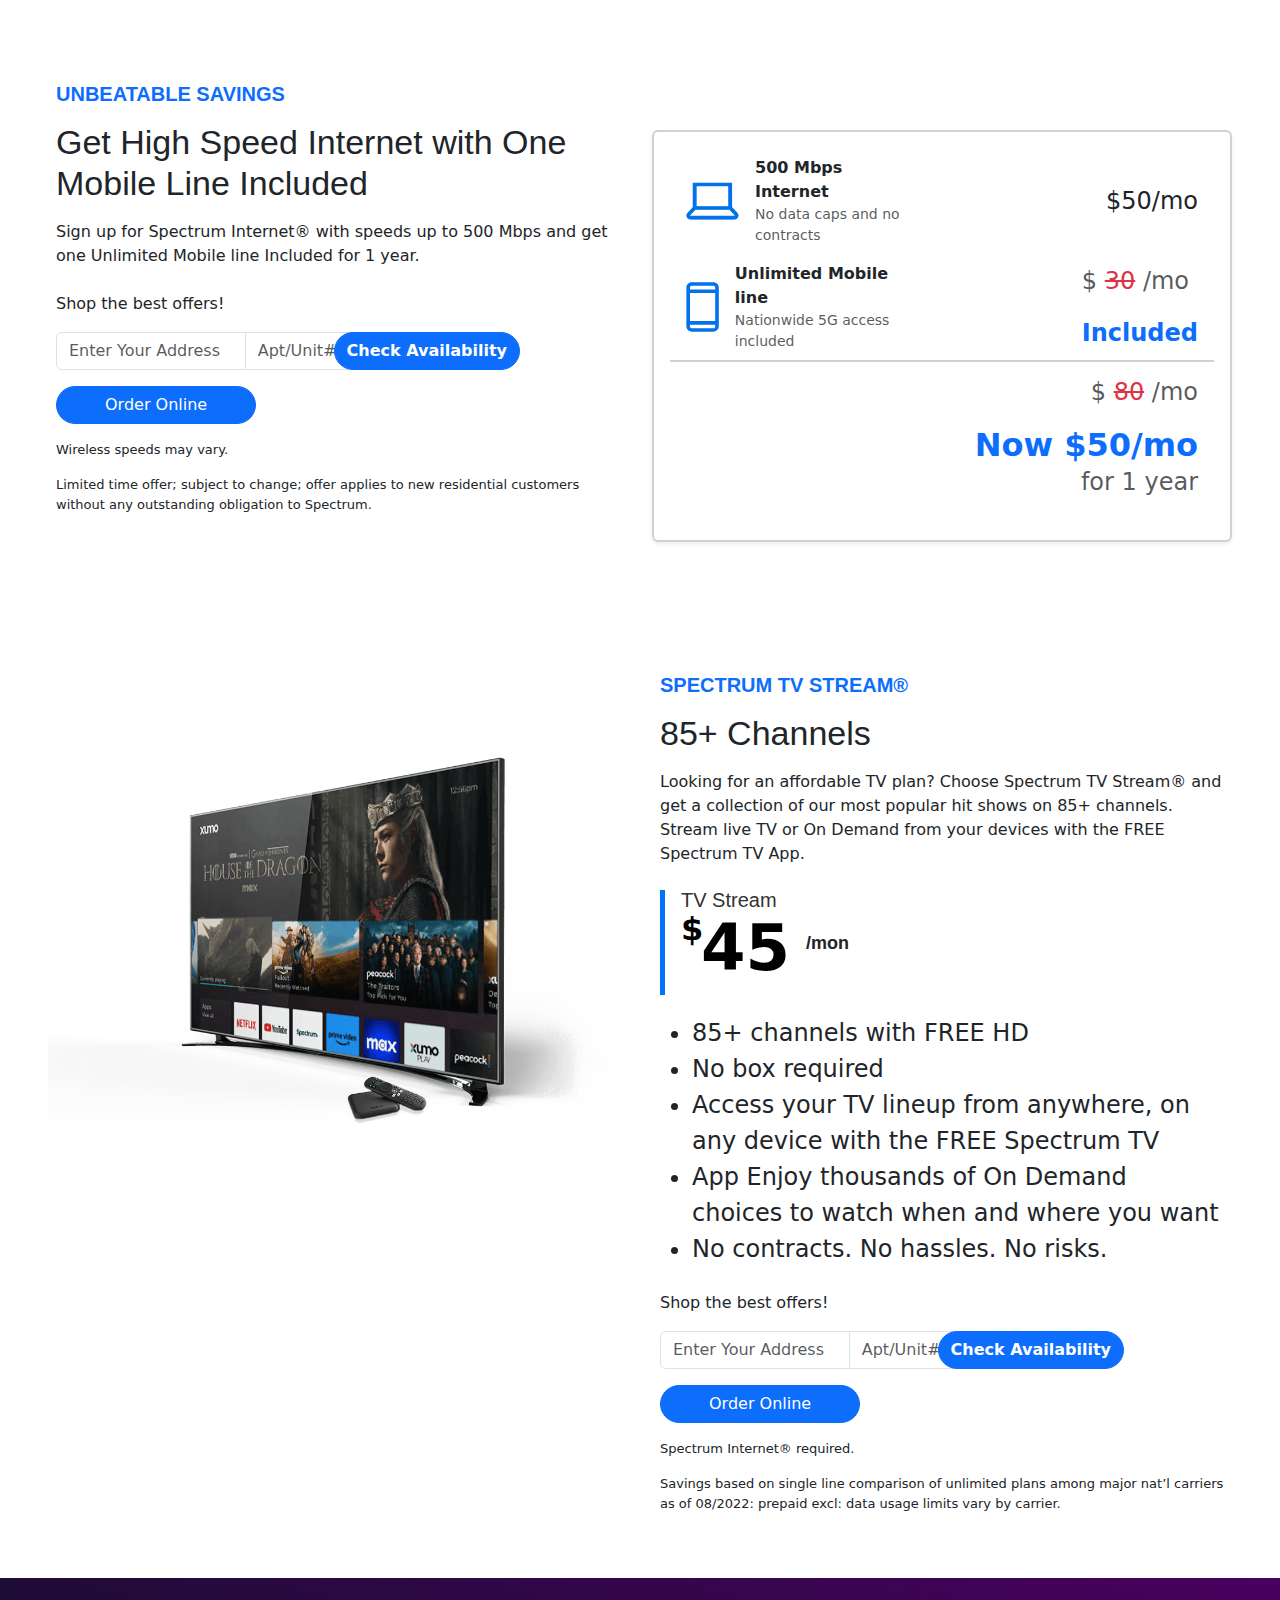
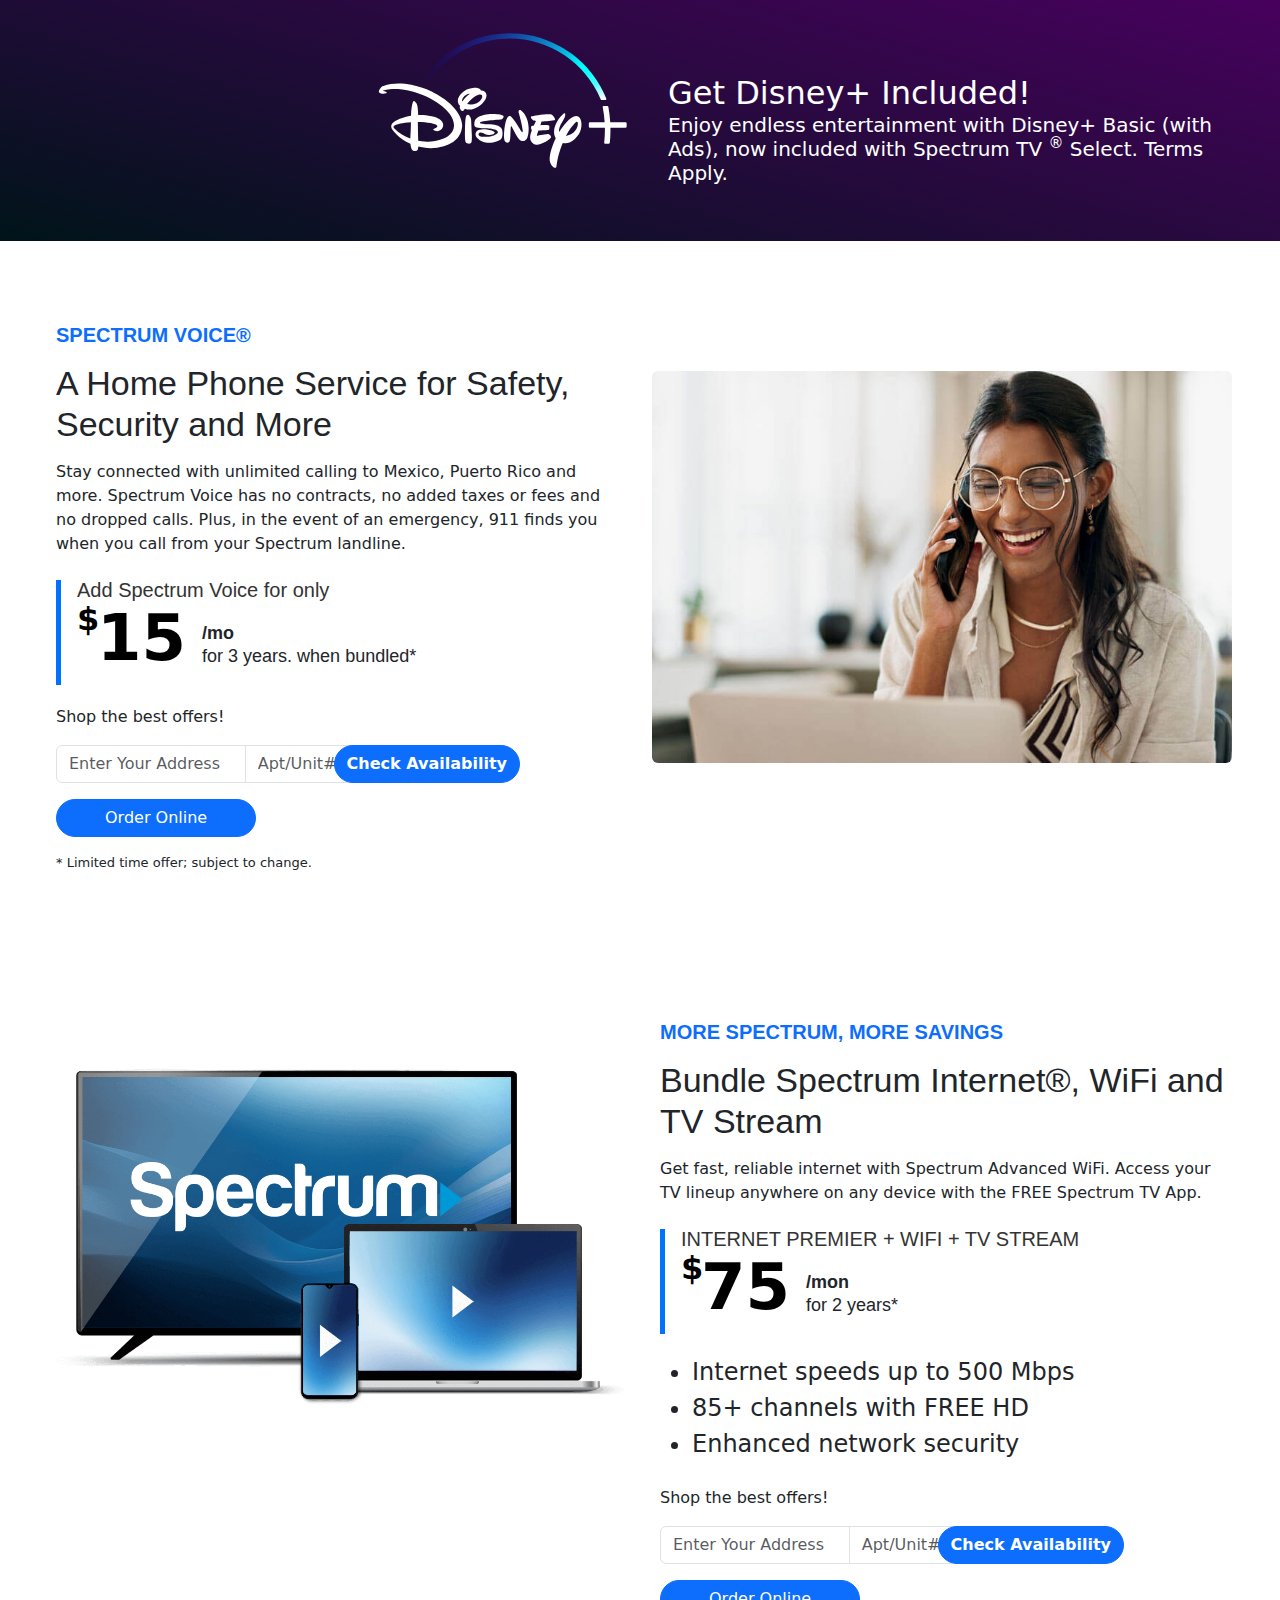
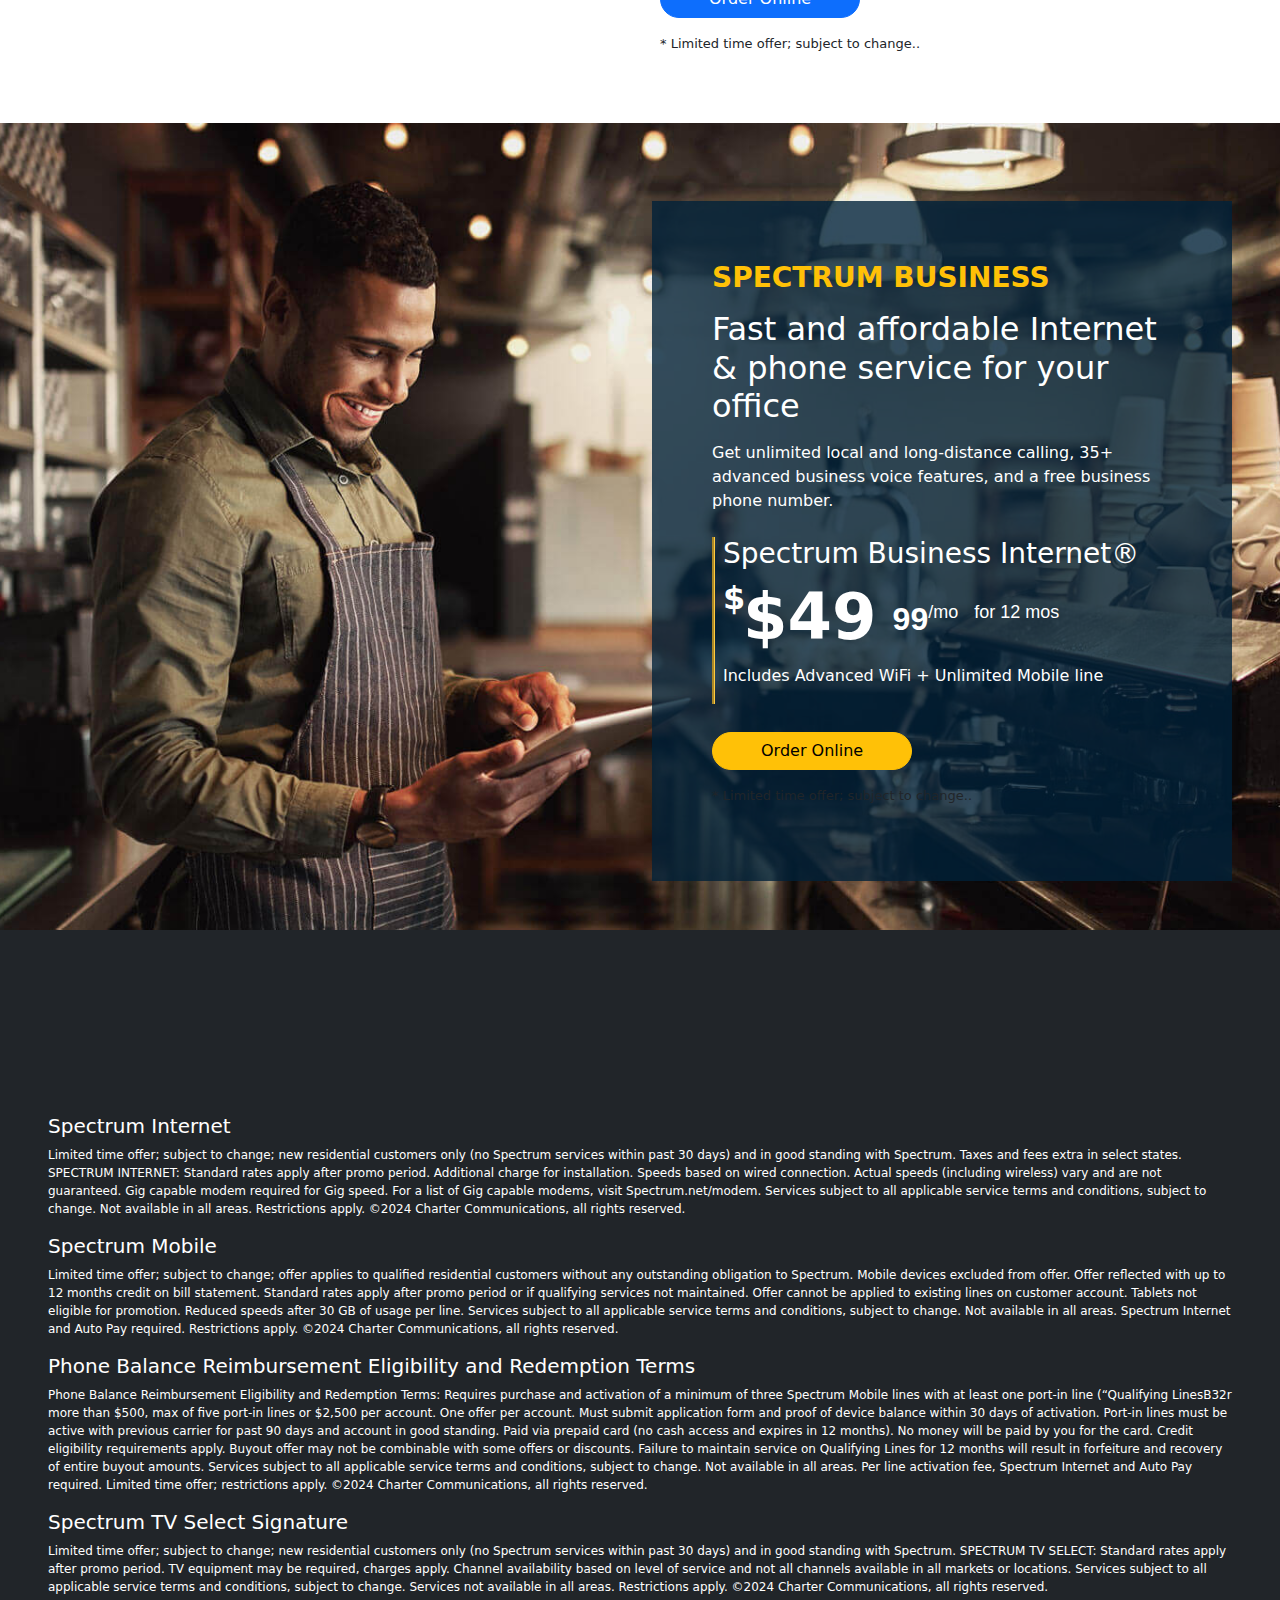
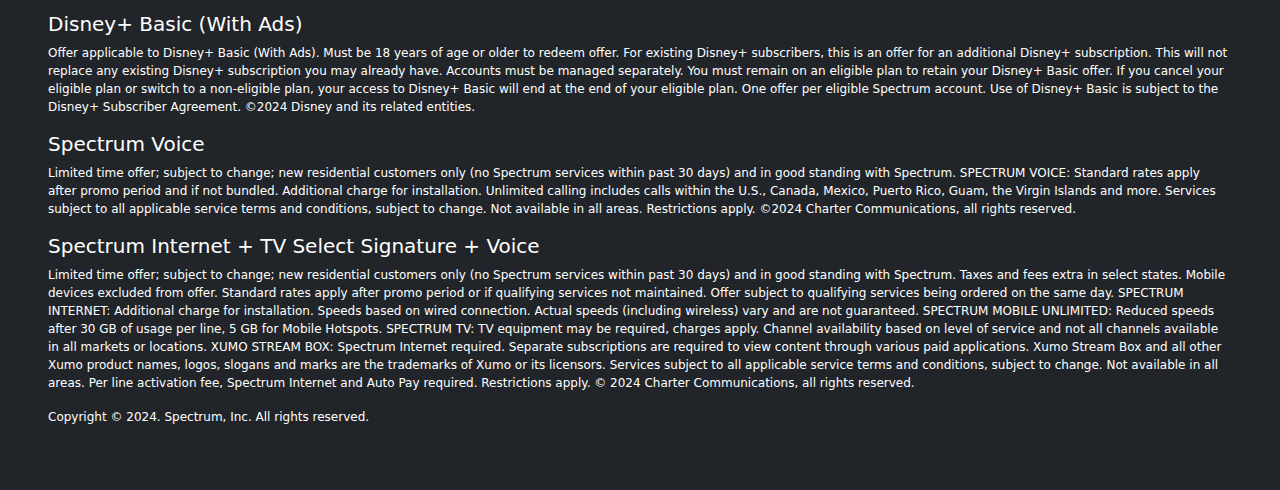
==== commit 7fcabf6d: "DISLCAIMER ADDED" ====
--- a/index.html
+++ b/index.html
@@ -1342,6 +1342,9 @@
     <!-- footer sec start  -->
 
     <div class="container-fluid bg-dark py-5 px-lg-5 px-3">
+      <p>This is not an official website of Spectrum but is the Official Site of spectrum-tvdeals.com (Marketing Partner). We may send updates to the mobile number/email ID registered with us. The content is for information purposes only and does not constitute an offer to avail of any service. Prices mentioned are subject to change without notice and properties mentioned are subject to availability. Images are for representation purposes only. The logos and images used on this website are the exclusive property of their respective owners and are protected under applicable copyright laws. does not claim any ownership or rights to these materials and they are used on this website solely for informational purposes.
+
+      </p>
 
         <h5 class="text-white mt-3">Spectrum Internet</h5>
         <p class="text-white" style="font-size: 12px;" >Limited time offer; subject to change; new residential customers only (no Spectrum services within past 30 days) and in good standing with Spectrum. Taxes and fees extra in select states. SPECTRUM INTERNET: Standard rates apply after promo period. Additional charge for installation. Speeds based on wired connection. Actual speeds (including wireless) vary and are not guaranteed. Gig capable modem required for Gig speed. For a list of Gig capable modems, visit Spectrum.net/modem. Services subject to all applicable service terms and conditions, subject to change. Not available in all areas. Restrictions apply. ©2024 Charter Communications, all rights reserved.</p>
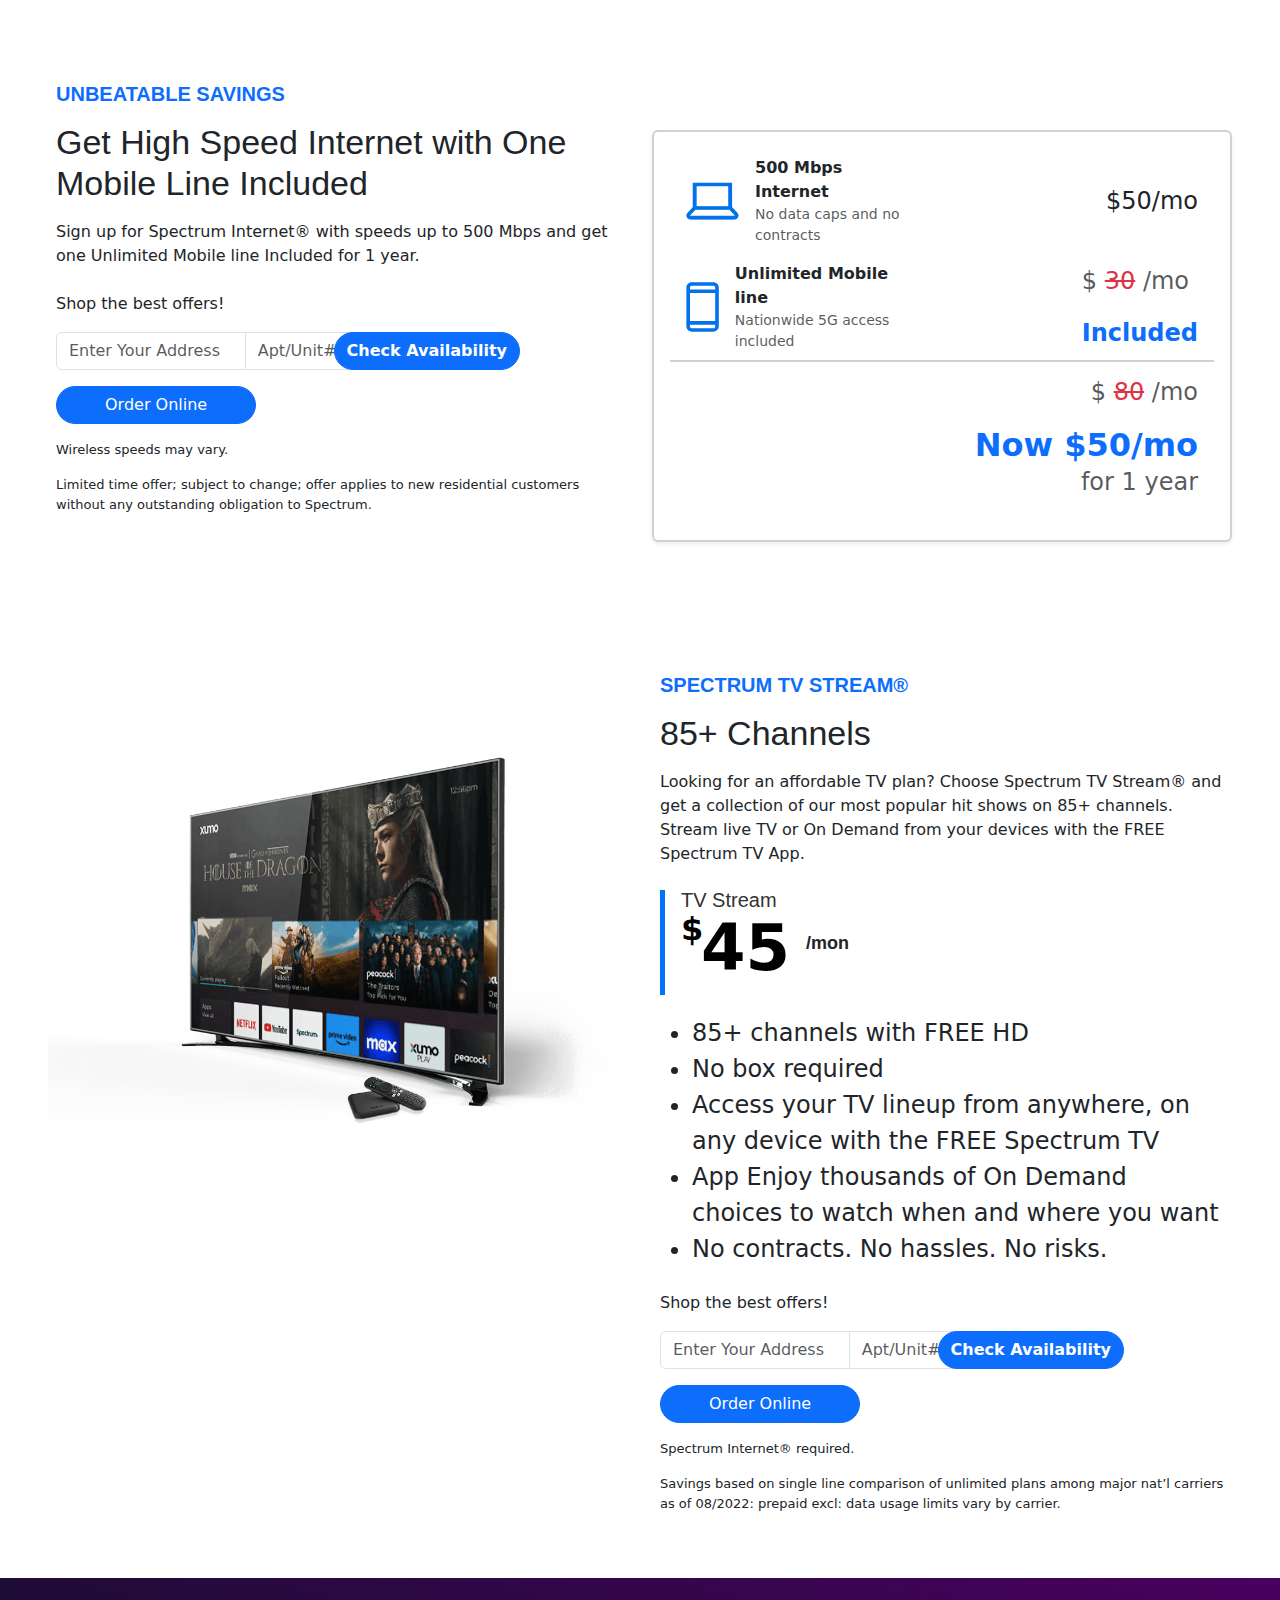
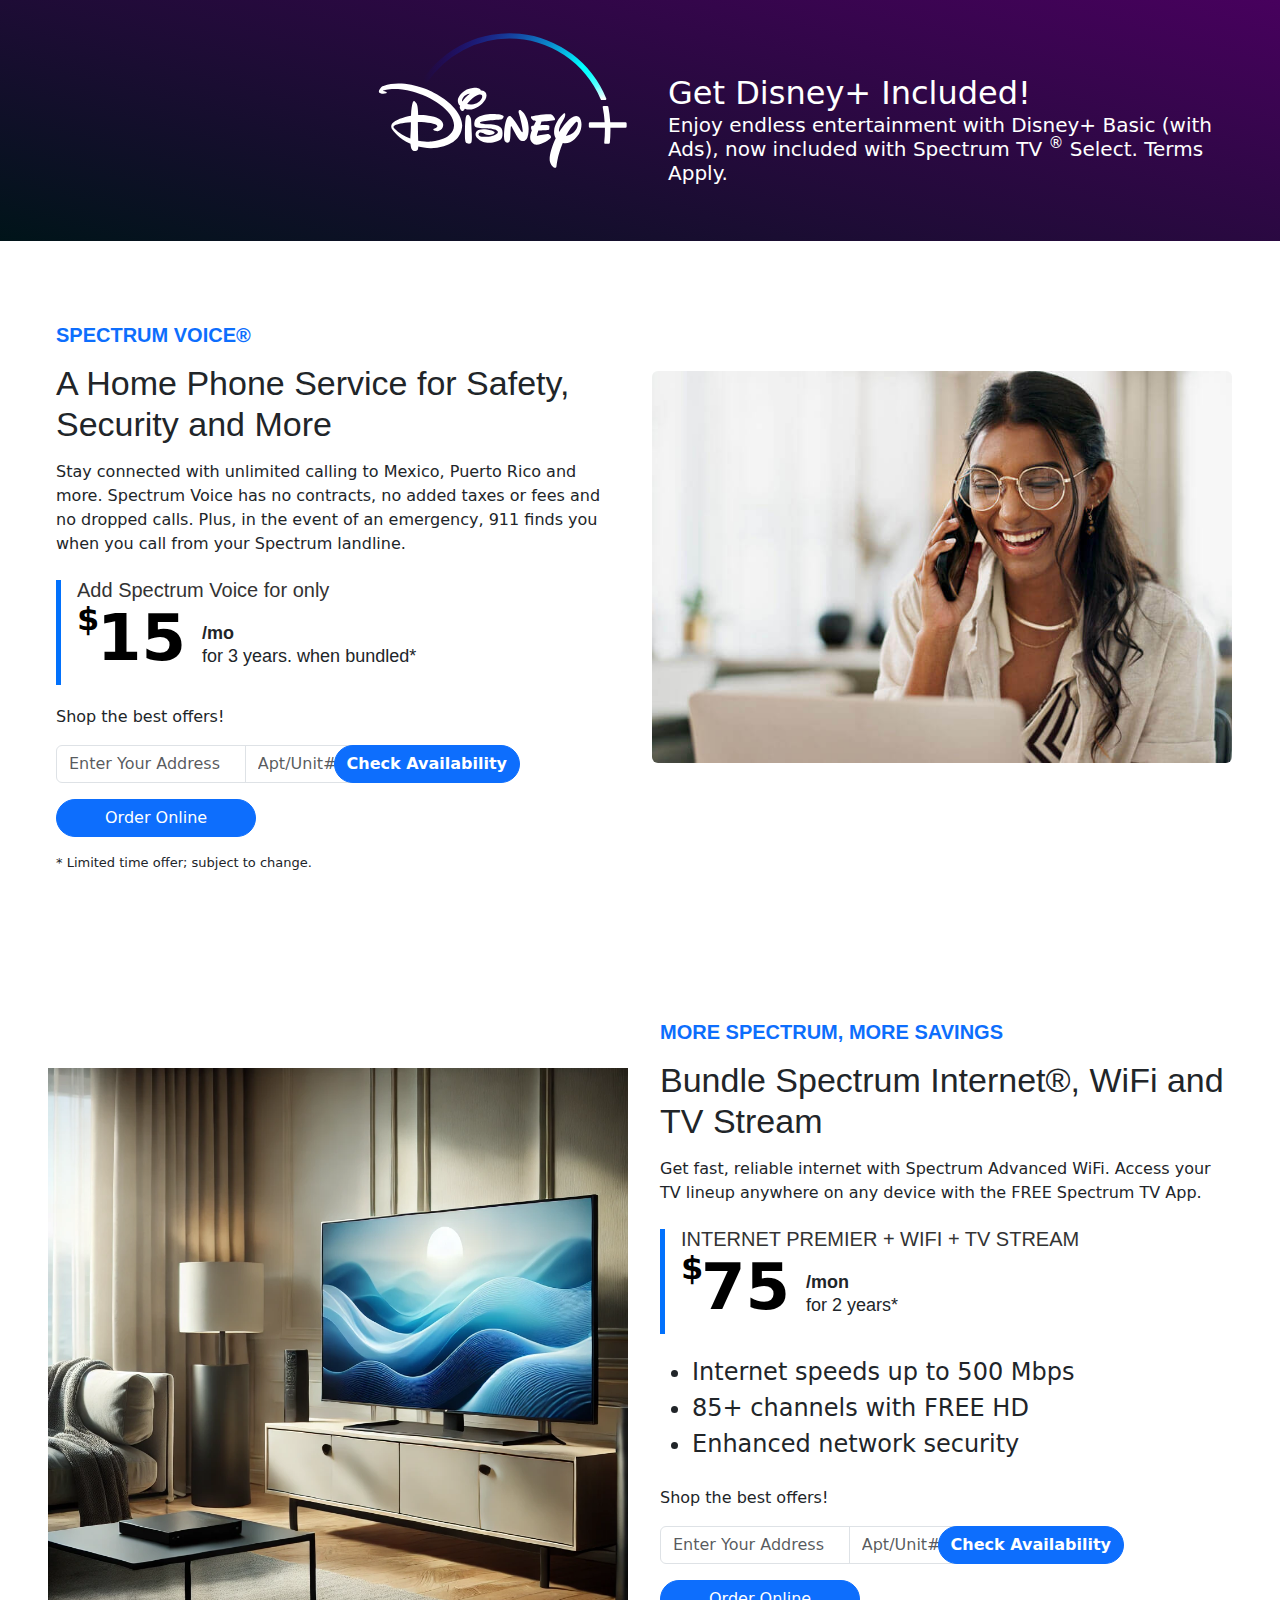
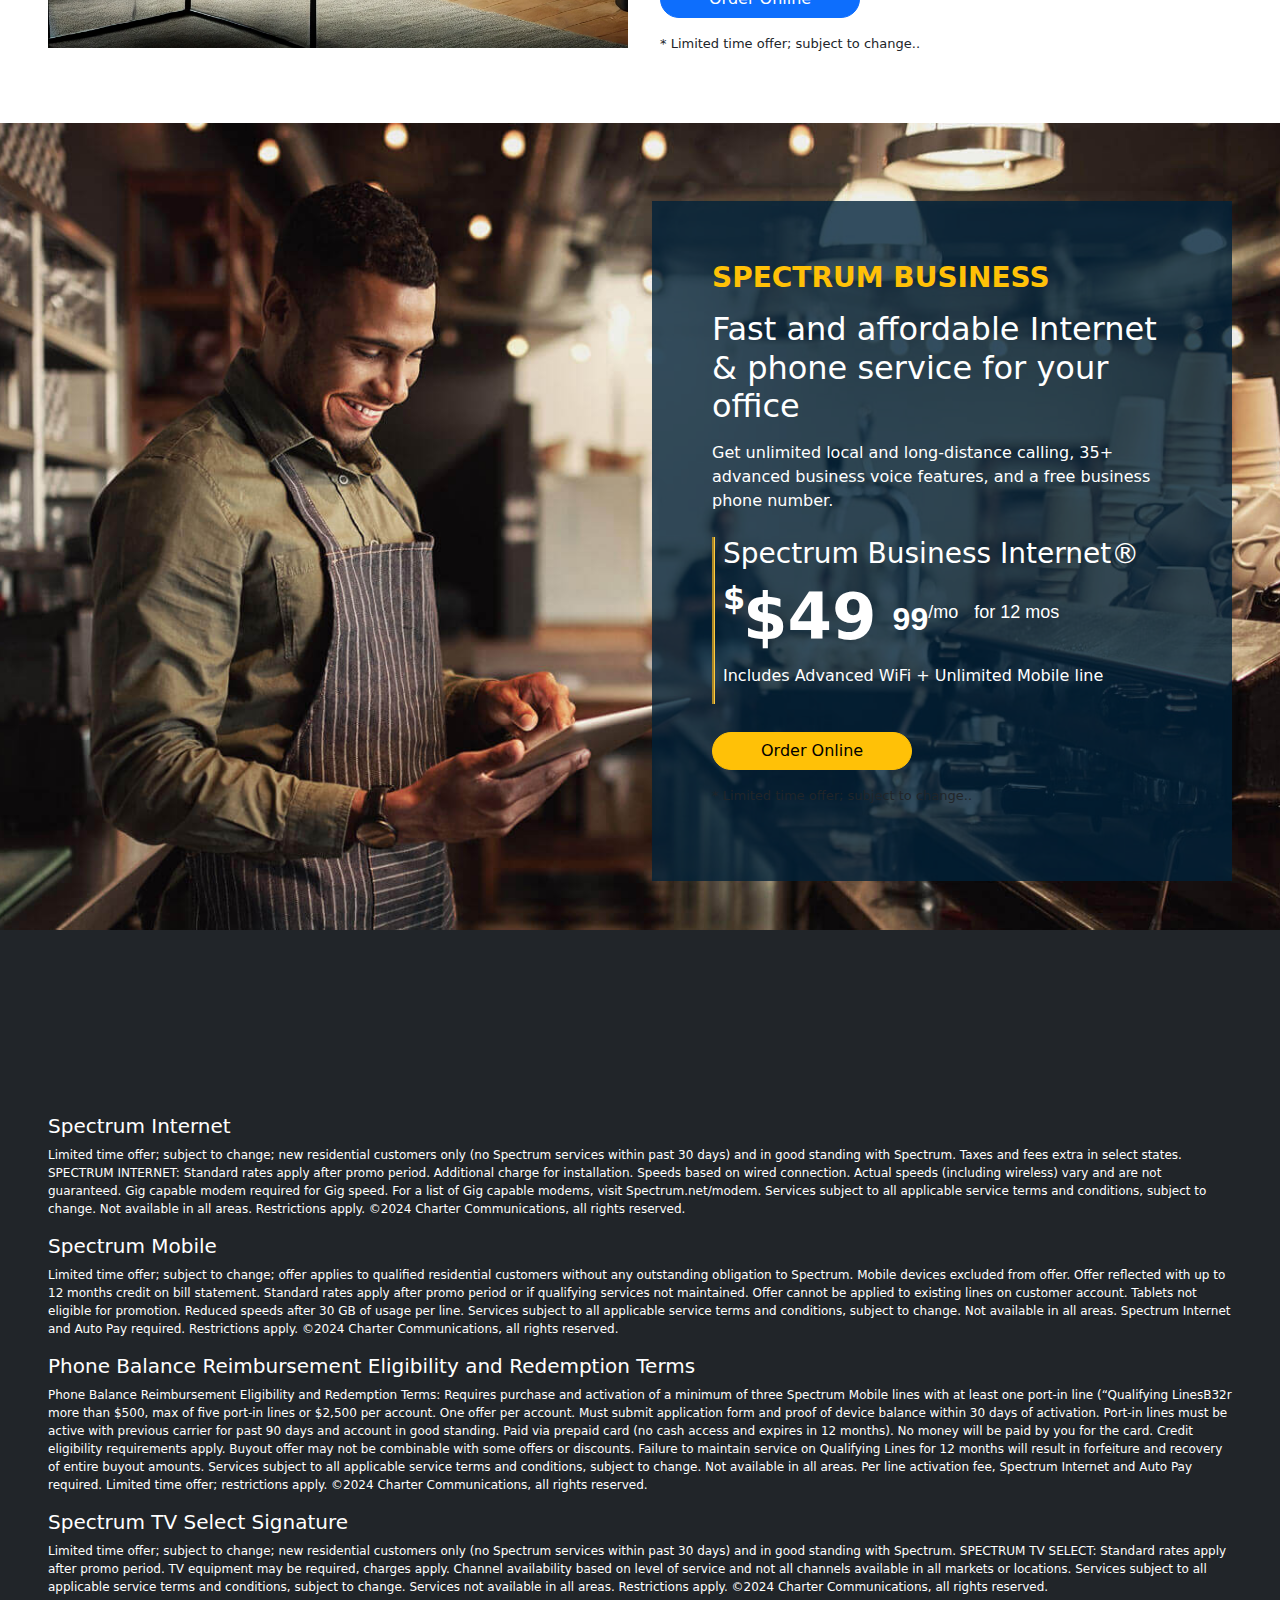
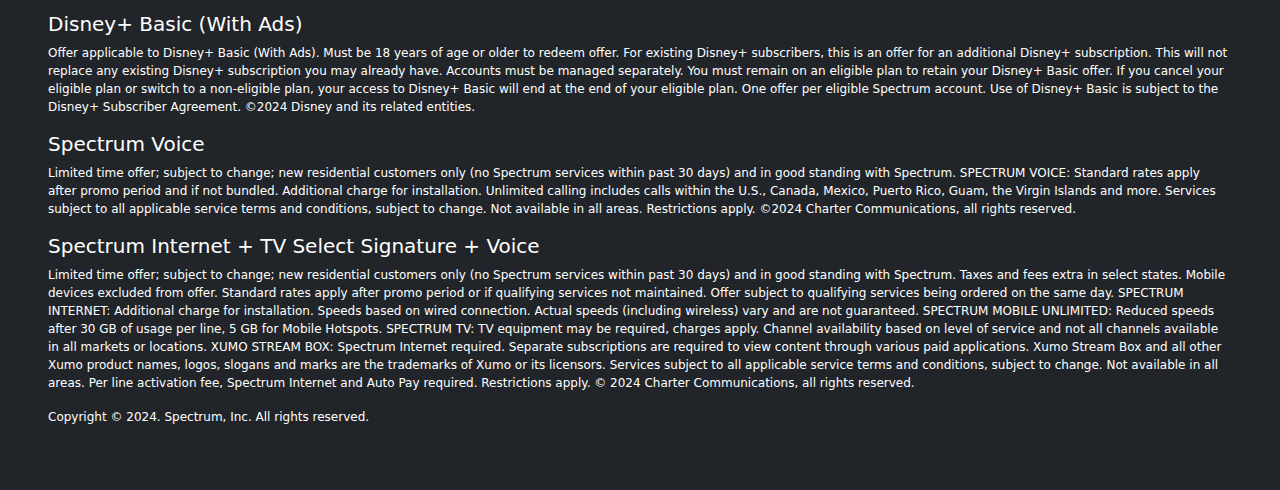
==== commit adf06545: "DISLCAIMER ADDED" ====
--- a/index.html
+++ b/index.html
@@ -1156,7 +1156,7 @@
             <div class="col-lg-6 col-md-12 col-md-12">
  <div class="section-7-img mt-5">
               <img
-                src="./images/devices.png"
+                src="./images/tvchannel.webp"
                 class="img-fluid"
                 alt=""
               />
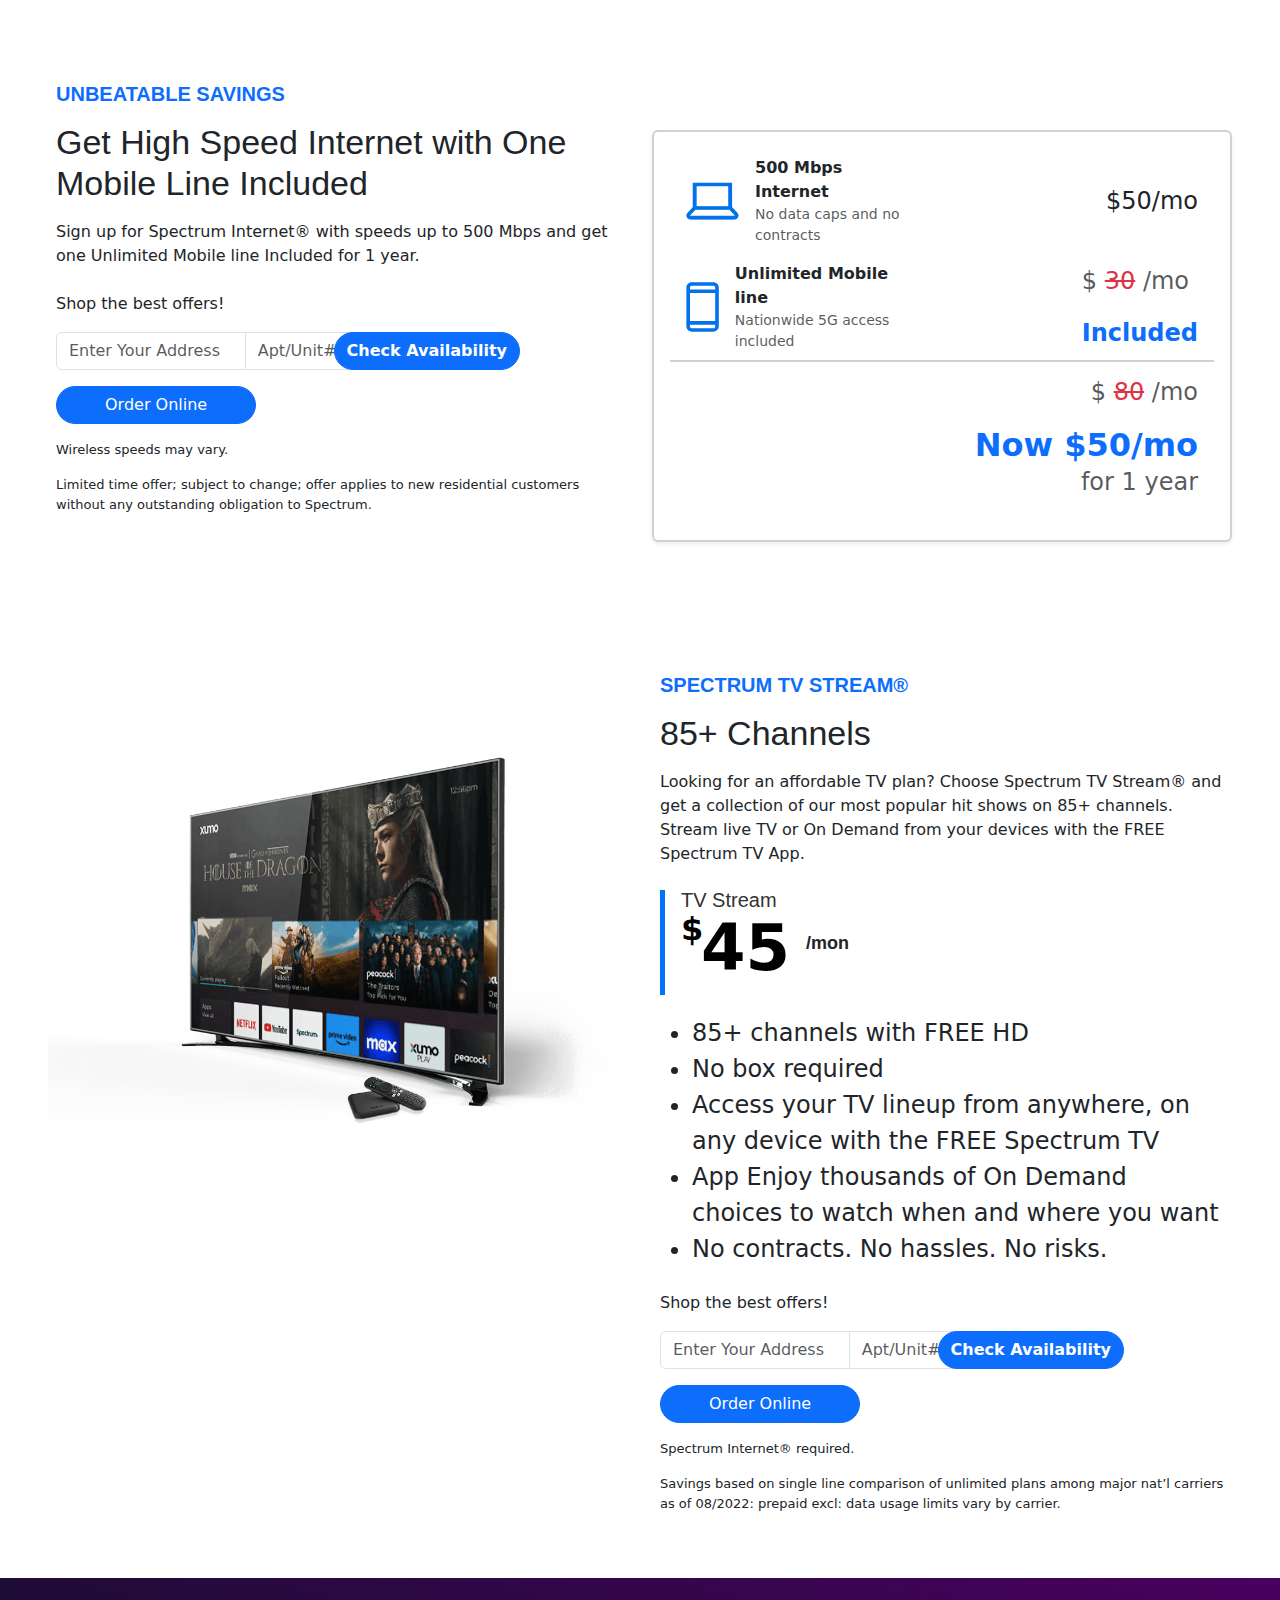
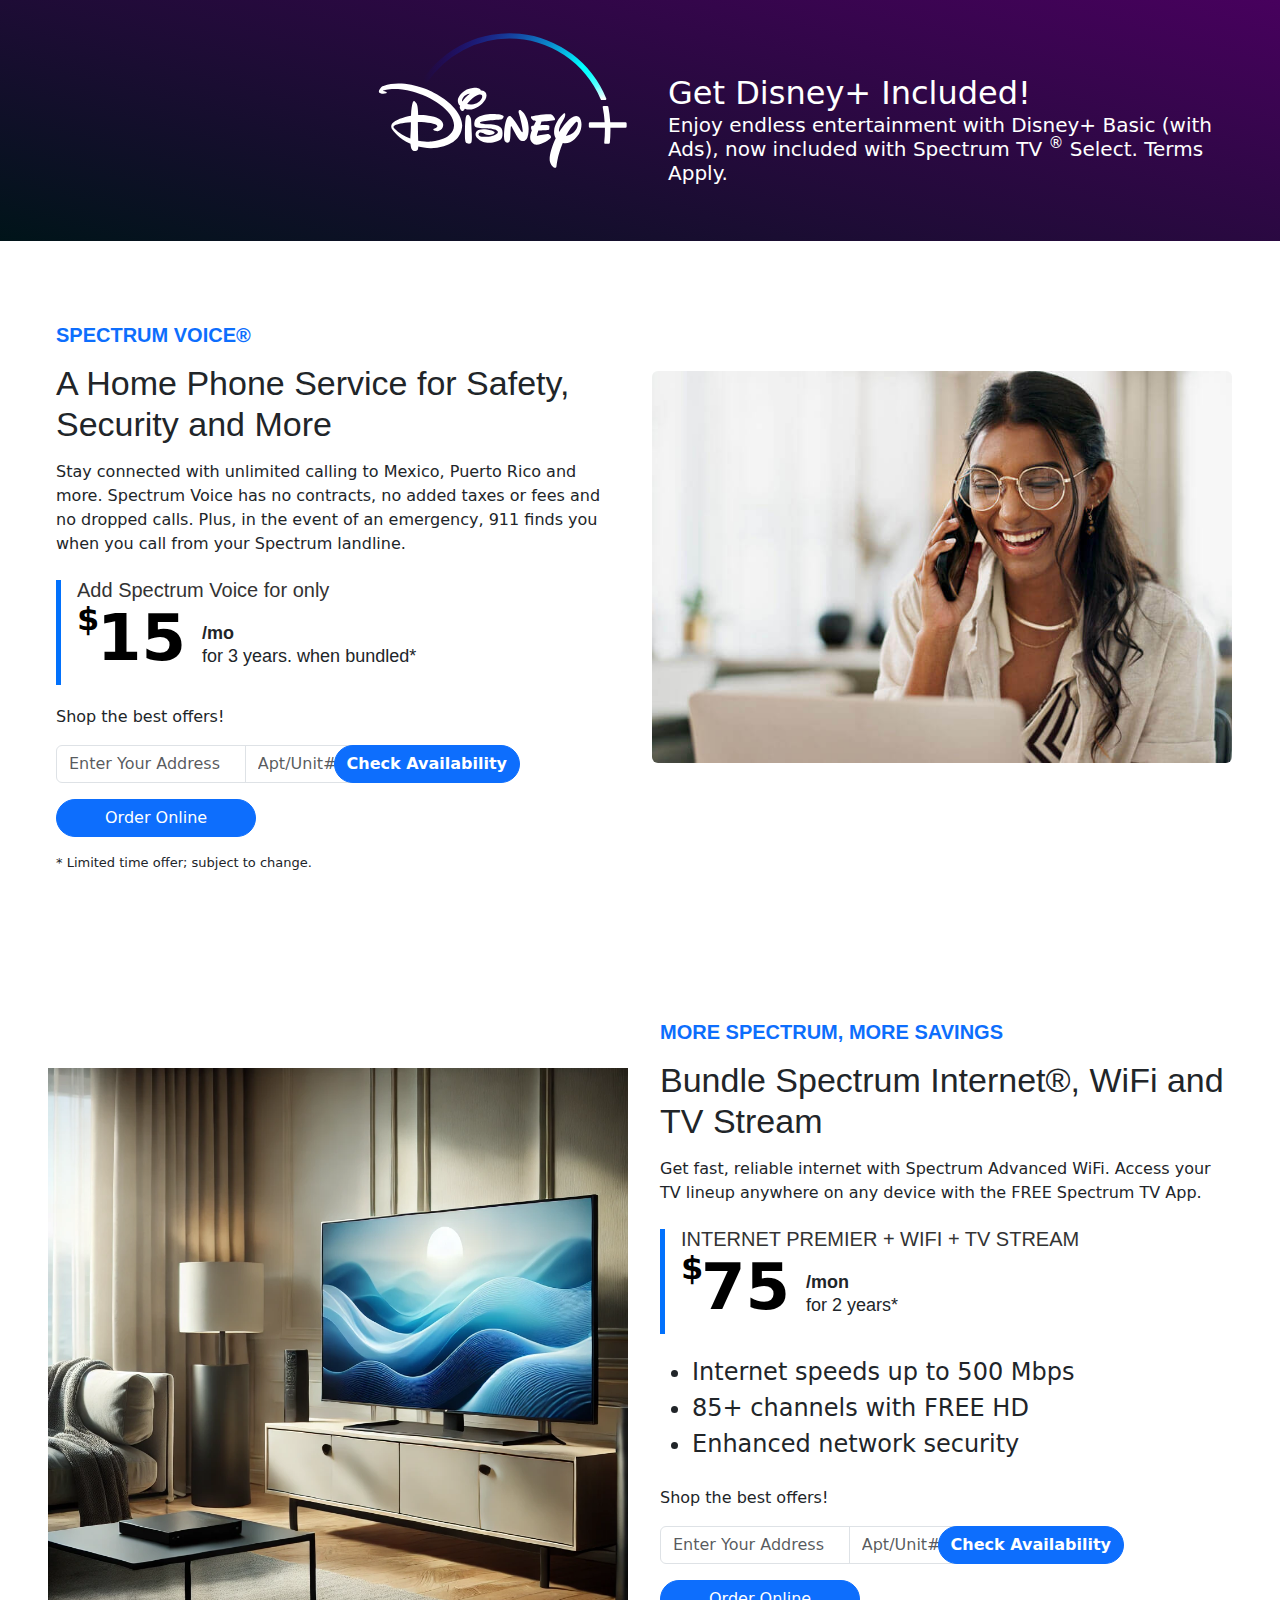
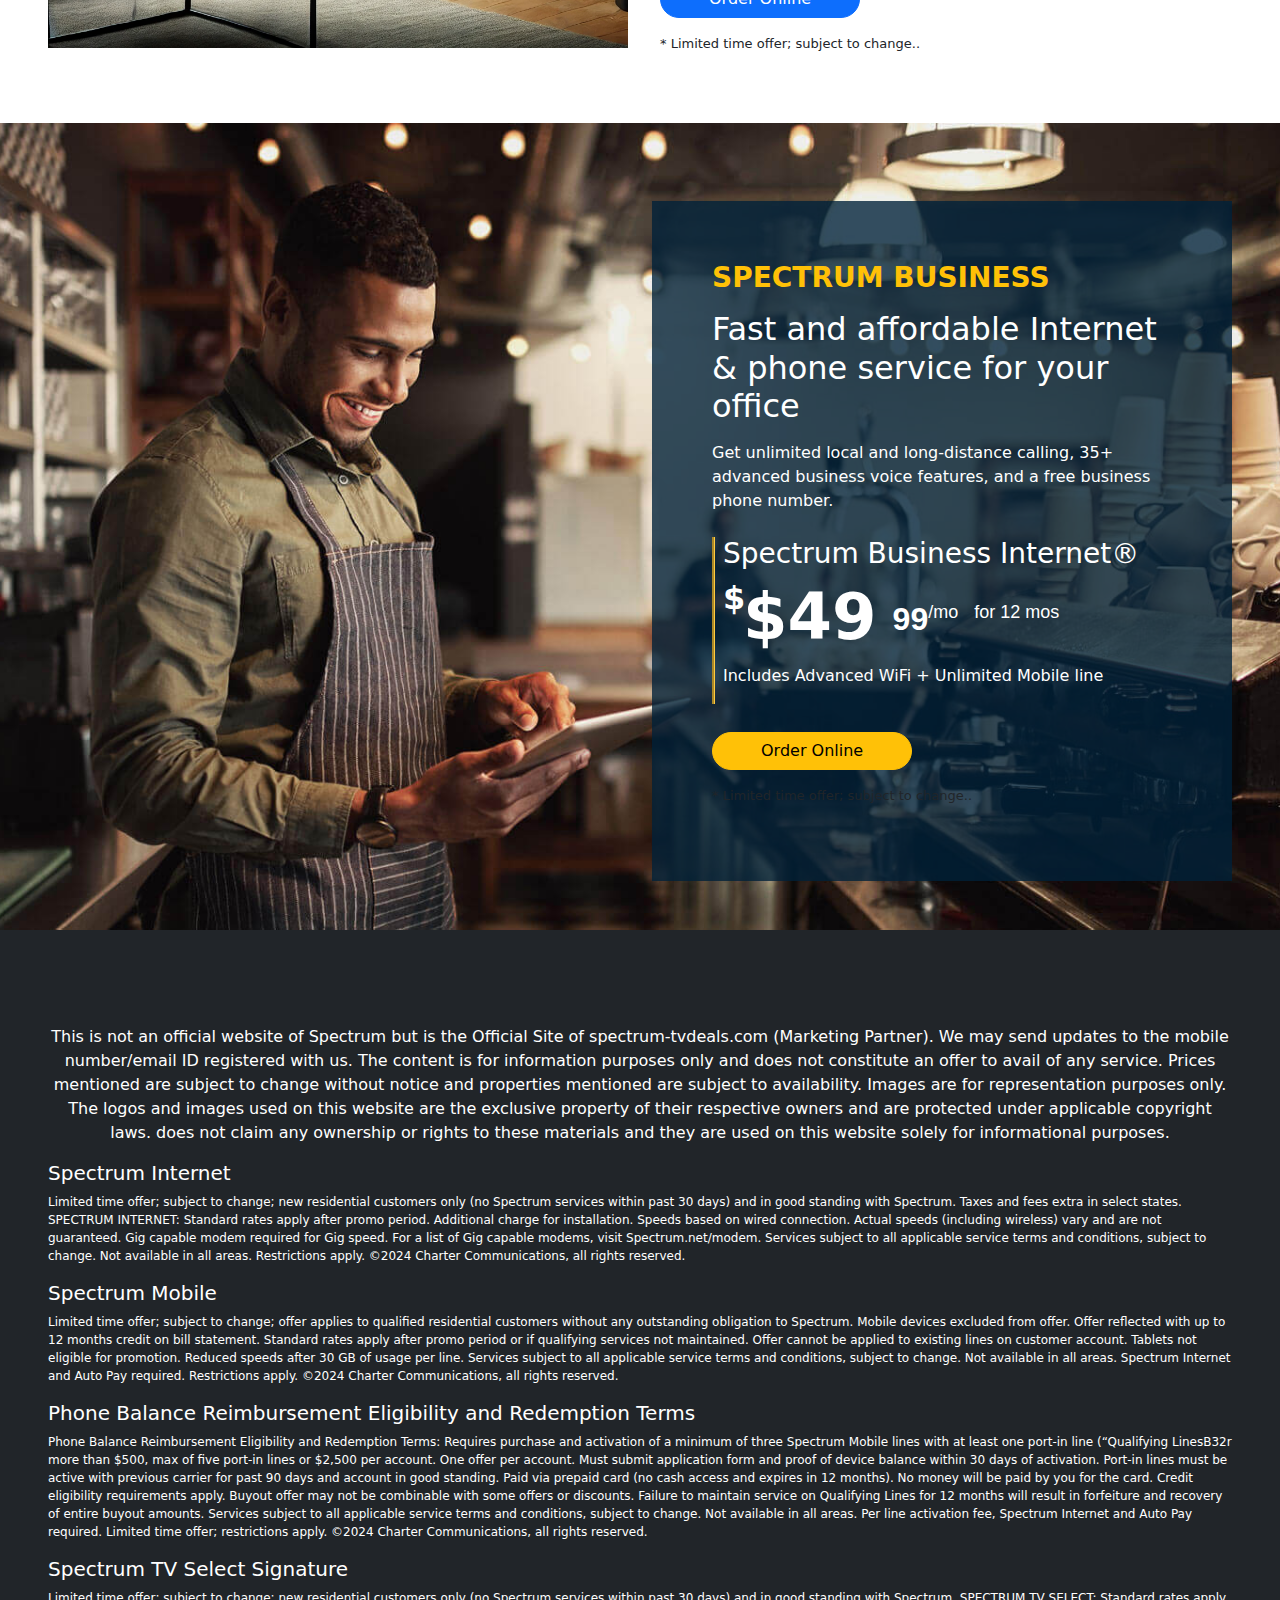
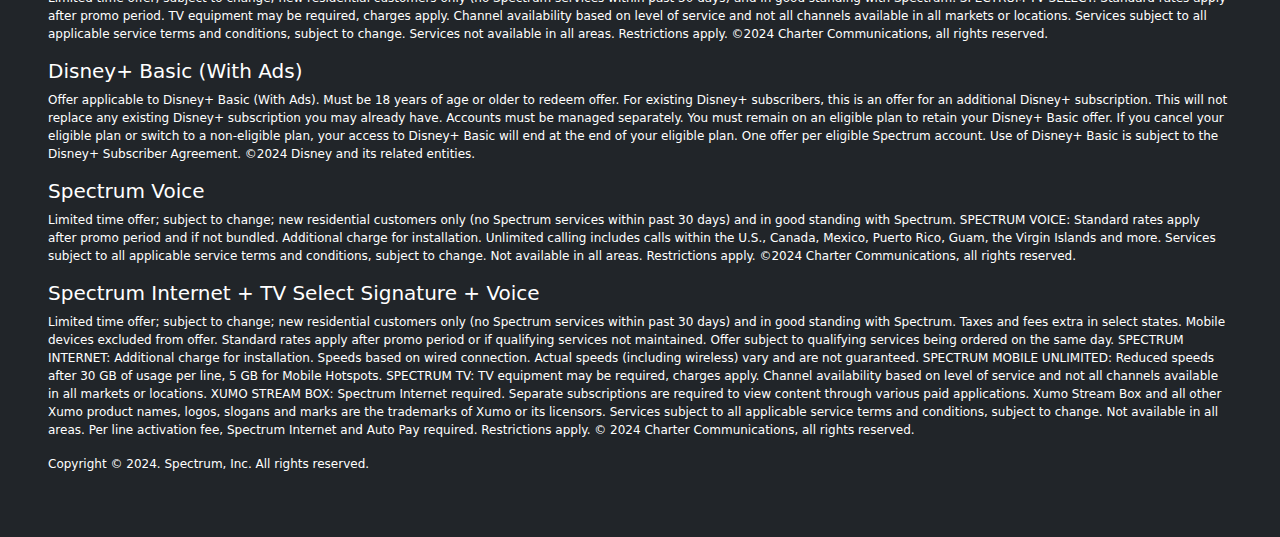
==== commit 6f43ad43: "DISLCAIMER ADDED" ====
--- a/index.html
+++ b/index.html
@@ -1,1378 +1,1216 @@
 <!DOCTYPE html>
 <html lang="en">
+
 <head>
-    <meta charset="UTF-8">
-    <meta name="viewport" content="width=device-width, initial-scale=1.0">
-    <title>spectrum</title>
-    <link rel="stylesheet" href="style.css">
-    <link href="https://cdn.jsdelivr.net/npm/bootstrap@5.3.3/dist/css/bootstrap.min.css" rel="stylesheet" integrity="sha384-QWTKZyjpPEjISv5WaRU9OFeRpok6YctnYmDr5pNlyT2bRjXh0JMhjY6hW+ALEwIH" crossorigin="anonymous">
-    <link rel="stylesheet" href="https://cdnjs.cloudflare.com/ajax/libs/font-awesome/6.7.1/css/all.min.css" integrity="sha512-5Hs3dF2AEPkpNAR7UiOHba+lRSJNeM2ECkwxUIxC1Q/FLycGTbNapWXB4tP889k5T5Ju8fs4b1P5z/iB4nMfSQ==" crossorigin="anonymous" referrerpolicy="no-referrer" />
-    <script src="https://cdn.jsdelivr.net/npm/@popperjs/core@2.11.8/dist/umd/popper.min.js" integrity="sha384-I7E8VVD/ismYTF4hNIPjVp/Zjvgyol6VFvRkX/vR+Vc4jQkC+hVqc2pM8ODewa9r" crossorigin="anonymous"></script>
-    <script src="https://cdn.jsdelivr.net/npm/bootstrap@5.3.3/dist/js/bootstrap.min.js" integrity="sha384-0pUGZvbkm6XF6gxjEnlmuGrJXVbNuzT9qBBavbLwCsOGabYfZo0T0to5eqruptLy" crossorigin="anonymous"></script>
+  <meta charset="UTF-8">
+  <meta name="viewport" content="width=device-width, initial-scale=1.0">
+  <title>spectrum</title>
+  <link rel="stylesheet" href="style.css">
+  <link href="https://cdn.jsdelivr.net/npm/bootstrap@5.3.3/dist/css/bootstrap.min.css" rel="stylesheet"
+    integrity="sha384-QWTKZyjpPEjISv5WaRU9OFeRpok6YctnYmDr5pNlyT2bRjXh0JMhjY6hW+ALEwIH" crossorigin="anonymous">
+  <link rel="stylesheet" href="https://cdnjs.cloudflare.com/ajax/libs/font-awesome/6.7.1/css/all.min.css"
+    integrity="sha512-5Hs3dF2AEPkpNAR7UiOHba+lRSJNeM2ECkwxUIxC1Q/FLycGTbNapWXB4tP889k5T5Ju8fs4b1P5z/iB4nMfSQ=="
+    crossorigin="anonymous" referrerpolicy="no-referrer" />
+  <script src="https://cdn.jsdelivr.net/npm/@popperjs/core@2.11.8/dist/umd/popper.min.js"
+    integrity="sha384-I7E8VVD/ismYTF4hNIPjVp/Zjvgyol6VFvRkX/vR+Vc4jQkC+hVqc2pM8ODewa9r"
+    crossorigin="anonymous"></script>
+  <script src="https://cdn.jsdelivr.net/npm/bootstrap@5.3.3/dist/js/bootstrap.min.js"
+    integrity="sha384-0pUGZvbkm6XF6gxjEnlmuGrJXVbNuzT9qBBavbLwCsOGabYfZo0T0to5eqruptLy"
+    crossorigin="anonymous"></script>
 
 </head>
-<body >
-    <div style="overflow-x: hidden;">
-      <a href="tel:+18886520973">
-        <div class="overlay">
-            <div class="popup">
-                <div class="popupHeader" style="background: #003057;">Call Now  +1(888) 652-0973</div>
-                <div class="popupContent">
-                    <img loading="lazy" src="images/spectrum/spectrum-logo.png" alt="Logo" class="logo"
-                        style="width: 300px;" />
-                    <h2 class="heading"> Call to Pay Your Bill <br>
-                        Now</h2>
-                    <p class="phoneNumber" style="background: #003057;"> +1(888) 652-0973</p>
-                </div>
-                <div class="popupFooter" style="background: #003057;">Call Now +1(888) 652-0973</div>
-            </div>
+
+<body>
+  <div style="overflow-x: hidden;">
+    <a href="tel:+18886520973">
+      <div class="overlay">
+        <div class="popup">
+          <div class="popupHeader" style="background: #003057;">Call Now  +1(888) 652-0973</div>
+          <div class="popupContent">
+            <img loading="lazy" src="images/spectrum/spectrum-logo.png" alt="Logo" class="logo" style="width: 300px;" />
+            <h2 class="heading"> Call to Pay Your Bill <br>
+              Now</h2>
+            <p class="phoneNumber" style="background: #003057;"> +1(888) 652-0973</p>
+          </div>
+          <div class="popupFooter" style="background: #003057;">Call Now +1(888) 652-0973</div>
+        </div>
     </a>
 
 
-<!-- navber sec start  -->
-<nav class="navbar navbar-expand-lg py-4 d-lg-block d-none position-sticky top-0 ">
-    <div class="container-fluid px-lg-5 px-3 align-items-center">
+    <!-- navber sec start  -->
+    <nav class="navbar navbar-expand-lg py-4 d-lg-block d-none position-sticky top-0 ">
+      <div class="container-fluid px-lg-5 px-3 align-items-center">
         <div class="w-25">
 
-            <a class="navbar-brand" href="#"><img src="./images/spar-wide-logo_navy.png" alt="" class="img-fluid" width="80%" ></a>
-            <button class="navbar-toggler" type="button" data-bs-toggle="collapse" data-bs-target="#navbarNav" aria-controls="navbarNav" aria-expanded="false" aria-label="Toggle navigation">
-                <span class="navbar-toggler-icon"></span>
+          <a class="navbar-brand" href="#"><img src="./images/spar-wide-logo_navy.png" alt="" class="img-fluid"
+              width="80%"></a>
+          <button class="navbar-toggler" type="button" data-bs-toggle="collapse" data-bs-target="#navbarNav"
+            aria-controls="navbarNav" aria-expanded="false" aria-label="Toggle navigation">
+            <span class="navbar-toggler-icon"></span>
+          </button>
+        </div>
+        <div class="collapse navbar-collapse w-75" id="navbarNav">
+          <ul class="navbar-nav ms-auto gap-3">
+            <li class="nav-item">
+              <a class="nav-link text-black fw-medium " aria-current="page" href="#">Internet</a>
+            </li>
+            <li class="nav-item">
+              <a class="nav-link text-black fw-medium" href="#">Mobile</a>
+            </li>
+            <li class="nav-item">
+              <a class="nav-link text-black fw-medium" href="#">TV</a>
+            </li>
+            <li class="nav-item">
+              <a class="nav-link text-black fw-medium" href="#">Home Phone</a>
+            </li>
+            <li class="nav-item">
+              <a class="nav-link text-black fw-medium" href="#">Business</a>
+            </li>
+            <li class="nav-item">
+              <a class="nav-link text-black fw-medium" href="#">Deals</a>
+            </li>
+            <li class="nav-item">
+              <a class="nav-link text-black fw-medium" href="#">Español</a>
+            </li>
+          </ul>
+        </div>
+      </div>
+    </nav>
+
+    <nav class="navbar navbar-expand-lg  py-4 d-lg-none d-block position-sticky  " style="background-color: #002139;">
+      <div class="container-fluid px-lg-5 px-3 align-items-center ">
+
+        <div class=" d-flex justify-content-between w-100">
+          <div class="w-25">
+
+            <a class="navbar-brand" href="#"><img src="./images/spar-wide-logo_white.svg" alt="" class=""
+                width="160px"></a>
+          </div>
+          <div class="w-25 text-end">
+
+            <button class="navbar-toggler bg-body border-0" type="button" data-bs-toggle="collapse"
+              data-bs-target="#navbarNav" aria-controls="navbarNav" aria-expanded="false"
+              aria-label="Toggle navigation">
+              <span class="navbar-toggler-icon "></span>
             </button>
-        </div>
-      <div class="collapse navbar-collapse w-75" id="navbarNav">
-        <ul class="navbar-nav ms-auto gap-3">
-          <li class="nav-item">
-            <a class="nav-link text-black fw-medium " aria-current="page" href="#">Internet</a>
-          </li>
-          <li class="nav-item">
-            <a class="nav-link text-black fw-medium" href="#">Mobile</a>
-          </li>
-          <li class="nav-item">
-            <a class="nav-link text-black fw-medium" href="#">TV</a>
-          </li> 
-          <li class="nav-item">
-            <a class="nav-link text-black fw-medium" href="#">Home Phone</a>
-          </li>
-          <li class="nav-item">
-            <a class="nav-link text-black fw-medium" href="#">Business</a>
-          </li>
-          <li class="nav-item">
-            <a class="nav-link text-black fw-medium" href="#">Deals</a>
-          </li>
-          <li class="nav-item">
-            <a class="nav-link text-black fw-medium" href="#">Español</a>
-          </li>
-        </ul>
-      </div>
+          </div>
+        </div>
+
+        <div class="collapse navbar-collapse " id="navbarNav">
+          <ul class="navbar-nav ms-auto gap-3">
+            <li class="nav-item">
+              <a class="nav-link text-white fw-medium " aria-current="page" href="#">Internet</a>
+            </li>
+            <li class="nav-item">
+              <a class="nav-link text-white fw-medium" href="#">Mobile</a>
+            </li>
+            <li class="nav-item">
+              <a class="nav-link text-white fw-medium" href="#">TV</a>
+            </li>
+            <li class="nav-item">
+              <a class="nav-link text-white fw-medium" href="#">Home Phone</a>
+            </li>
+            <li class="nav-item">
+              <a class="nav-link text-white fw-medium" href="#">Business</a>
+            </li>
+            <li class="nav-item">
+              <a class="nav-link text-white fw-medium" href="#">Deals</a>
+            </li>
+            <li class="nav-item">
+              <a class="nav-link text-white fw-medium" href="#">Español</a>
+            </li>
+          </ul>
+        </div>
+      </div>
+    </nav>
+
+
+    <div class="container-fluid bg-primary text-white py-3">
+      <div class=" justify-content-center align-items-center gap-2 ">
+        <p class="text-center">
+
+          <i class="fa-regular fa-clock fa-xl" style="color: #fafafa;"></i>
+          <b class="fs-5">Limited-Time Offer:</b>
+          <span class="p-0 m-0 fs-5 fw-medium"> Bundle Today & Lock in Your Price for 3 Years!</span>
+          <a href="" class="text-white">Offer details</a>
+        </p>
+
+      </div>
+
     </div>
-  </nav>
-
-  <nav class="navbar navbar-expand-lg  py-4 d-lg-none d-block position-sticky  " style="background-color: #002139;" >
-    <div class="container-fluid px-lg-5 px-3 align-items-center ">
-        
-            <div class=" d-flex justify-content-between w-100">
-                <div class="w-25">
-
-                    <a class="navbar-brand" href="#"><img src="./images/spar-wide-logo_white.svg" alt="" class="" width="160px" ></a>
-                </div>
-                <div class="w-25 text-end">
-
-                    <button class="navbar-toggler bg-body border-0" type="button" data-bs-toggle="collapse" data-bs-target="#navbarNav" aria-controls="navbarNav" aria-expanded="false" aria-label="Toggle navigation">
-                        <span class="navbar-toggler-icon "></span>
-                    </button>
-                </div>
-            </div>
-        
-      <div class="collapse navbar-collapse " id="navbarNav">
-        <ul class="navbar-nav ms-auto gap-3">
-          <li class="nav-item">
-            <a class="nav-link text-white fw-medium " aria-current="page" href="#">Internet</a>
-          </li>
-          <li class="nav-item">
-            <a class="nav-link text-white fw-medium" href="#">Mobile</a>
-          </li>
-          <li class="nav-item">
-            <a class="nav-link text-white fw-medium" href="#">TV</a>
-          </li> 
-          <li class="nav-item">
-            <a class="nav-link text-white fw-medium" href="#">Home Phone</a>
-          </li>
-          <li class="nav-item">
-            <a class="nav-link text-white fw-medium" href="#">Business</a>
-          </li>
-          <li class="nav-item">
-            <a class="nav-link text-white fw-medium" href="#">Deals</a>
-          </li>
-          <li class="nav-item">
-            <a class="nav-link text-white fw-medium" href="#">Español</a>
-          </li>
-        </ul>
-      </div>
-    </div>
-  </nav>
-
-
-  <div class="container-fluid bg-primary text-white py-3">
-    <div class=" justify-content-center align-items-center gap-2 ">
-        <p class="text-center">
-
-            <i class="fa-regular fa-clock fa-xl" style="color: #fafafa;"></i>
-            <b class="fs-5">Limited-Time Offer:</b>
-            <span class="p-0 m-0 fs-5 fw-medium"> Bundle Today & Lock in Your Price for 3 Years!</span>
-            <a href="" class="text-white">Offer details</a>
-        </p>
-
-    </div>
-
-  </div>
-<!-- navber sec end  -->
-
-<!-- hero sec start  -->
-  <section>
-    <div class="container-fluid px-lg-5 px-3 py-5 hero"  >
+    <!-- navber sec end  -->
+
+    <!-- hero sec start  -->
+    <section>
+      <div class="container-fluid px-lg-5 px-3 py-5 hero">
         <div class="row">
-        <div class="col-lg-8 col-md-12 col-12">
-            <div
-            class="main-rapo-section-6  px-lg-2 px-md-1 d-grid gap-2"
-            >
-            <h1 class="text-dark">High-Speed Internet + Two Unlimited Mobile Lines Included</h1>
-            <p class="fs-5">
+          <div class="col-lg-8 col-md-12 col-12">
+            <div class="main-rapo-section-6  px-lg-2 px-md-1 d-grid gap-2">
+              <h1 class="text-dark">High-Speed Internet + Two Unlimited Mobile Lines Included</h1>
+              <p class="fs-5">
                 Sign up for Spectrum Internet® and receive a three-year price guarantee when bundled with mobile and TV.
-            </p>
-            <div class="d-flex align-items-center">
+              </p>
+              <div class="d-flex align-items-center">
 
                 <div class="big-price">
-                    <p class="p-0 m-0  fs-4 fw-medium" style="line-height: 26px;" >INTERNET PREMIER <br/>
-                        <b class="text-black">Up to 500 Mbps Internet</b> 
-                    </p>
-                    <span class="fw-bold " style="text-decoration: line-through; color: gray; " >$50/mo</span>
-                    <div class="d-flex align-items-center">
-                        <div class="d-flex ">
-                     <span class="fs-2 fw-bold">$</span>
-                     <h1 class="price fw-bold align-items-start m-0">30</h1>
-                 </div>
-                 <p class="fw-medium fs-5 ">/mo</p>
-                 </div>
- 
-                 <p class="mb-4" style="line-height: 20px; font-size: 13px;" >when bundled with Mobile and TV</p>
-                </div>
-                 <div class="mt-3">
-                    <p class="m-0 fs-5">+ No Contracts</p>
-                    <p class="m-0 fs-5">+ No Data Caps</p>
-                    <p class="m-0 fs-5">+ No Hidden Fees</p>
-                 </div>
-             </div>
- 
-      
-                </div>
-                
-                <div class="d-md-block d-none">
-                    <p class="d-flex fs-5 align-items-center gap-3">
-                        Shop the best offers!
-                        <span class="text-primary"
-                        ><i class="fa-brands fa-searchengin"></i
-                ></span>
-            </p>
-            
-            <form action="">
+                  <p class="p-0 m-0  fs-4 fw-medium" style="line-height: 26px;">INTERNET PREMIER <br />
+                    <b class="text-black">Up to 500 Mbps Internet</b>
+                  </p>
+                  <span class="fw-bold " style="text-decoration: line-through; color: gray; ">$50/mo</span>
+                  <div class="d-flex align-items-center">
+                    <div class="d-flex ">
+                      <span class="fs-2 fw-bold">$</span>
+                      <h1 class="price fw-bold align-items-start m-0">30</h1>
+                    </div>
+                    <p class="fw-medium fs-5 ">/mo</p>
+                  </div>
+
+                  <p class="mb-4" style="line-height: 20px; font-size: 13px;">when bundled with Mobile and TV</p>
+                </div>
+                <div class="mt-3">
+                  <p class="m-0 fs-5">+ No Contracts</p>
+                  <p class="m-0 fs-5">+ No Data Caps</p>
+                  <p class="m-0 fs-5">+ No Hidden Fees</p>
+                </div>
+              </div>
+
+
+            </div>
+
+            <div class="d-md-block d-none">
+              <p class="d-flex fs-5 align-items-center gap-3">
+                Shop the best offers!
+                <span class="text-primary"><i class="fa-brands fa-searchengin"></i></span>
+              </p>
+
+              <form action="">
                 <div class="input-group custom-input-group">
-                  <input
-                    type="text"
-                    aria-label="First name"
-                    placeholder="Enter Your Address"
-                    class="form-control input-styling1"
-                    
-                  />
-                  <input
-                    type="text"
-                    aria-label="Last name"
-                    placeholder="Apt/Unit#"
-                    class="form-control input-styling2"
-                    
-                  />
-                  <button
-                    type="button"
-                    class="btn btn-primary rounded-pill fw-bold input-styling3"
-                  >
+                  <input type="text" aria-label="First name" placeholder="Enter Your Address"
+                    class="form-control input-styling1" />
+                  <input type="text" aria-label="Last name" placeholder="Apt/Unit#"
+                    class="form-control input-styling2" />
+                  <button type="button" class="btn btn-primary rounded-pill fw-bold input-styling3">
                     Check Availability
                   </button>
                 </div>
               </form>
-                
+
             </div>
 
             <div class="d-md-none d-block">
               <p class="d-flex fs-5 align-items-center gap-3">
-                  Shop the best offers!
-                  <span class="text-primary"
-                  ><i class="fa-brands fa-searchengin"></i
-          ></span>
-      </p>
-      
-      <form action="">
-          <div class="input-group custom-input-group">
-            <input
-              type="text"
-              aria-label="First name"
-              placeholder="Enter Your Address"
-              class="form-control input-styling1"
-              style="width: auto;"
-            />
-            <input
-              type="text"
-              aria-label="Last name"
-              placeholder="Apt/Unit#"
-              class="form-control input-styling2"
-              style="width: auto;"
-              
-            />
-            <button
-              type="button"
-              class="btn btn-primary rounded-pill fw-bold input-styling3"
-            >
-              Check Availability
-            </button>
-          </div>
-        </form>
-          
-      </div>
+                Shop the best offers!
+                <span class="text-primary"><i class="fa-brands fa-searchengin"></i></span>
+              </p>
+
+              <form action="">
+                <div class="input-group custom-input-group">
+                  <input type="text" aria-label="First name" placeholder="Enter Your Address"
+                    class="form-control input-styling1" style="width: auto;" />
+                  <input type="text" aria-label="Last name" placeholder="Apt/Unit#" class="form-control input-styling2"
+                    style="width: auto;" />
+                  <button type="button" class="btn btn-primary rounded-pill fw-bold input-styling3">
+                    Check Availability
+                  </button>
+                </div>
+              </form>
+
+            </div>
             <div class="mt-3">
-                <button
-                type="button"
-                class="btn btn-primary rounded-pill gap-1 px-5 mt-2"
-                >
-                <span class="text-white"
-                ><i class="fa-solid fa-cart-shopping"></i
-                ></span>
+              <button type="button" class="btn btn-primary rounded-pill gap-1 px-5 mt-2">
+                <span class="text-white"><i class="fa-solid fa-cart-shopping"></i></span>
                 Order Online
-                </button>
+              </button>
             </div>
             <div class="d-grid mt-4">
-                <p class="section-6-last-txt">Wireless speeds may vary.</p>
-                <p class="section-6-last-txt">Limited time offer; subject to change; offer applies to qualified residential customers without any outstanding obligation to Spectrum. Mobile devices excluded from offer. Offer reflected with up to 12 months credit on bill statement. Standard rates apply after promo period or if qualifying services not maintained. Offer cannot be applied to existing lines on customer account. Tablets not eligible for promotion. Reduced speeds after 30 GB of usage per line. Services subject to all applicable service terms and conditions, subject to change. Not available in all areas. Spectrum Internet and Auto Pay required. Restrictions apply. ©2024 Charter Communications, all rights reserved.</p>
-            </div>
-        </div>
-    </div>
-    </div>
-    
-    
-    
-</section>
-
-<!-- hero sec end -->
-
-<!-- service plan sec start  -->
-<section>
-    <div class="container-fluid px-lg-5 px-3 py-5"  >
+              <p class="section-6-last-txt">Wireless speeds may vary.</p>
+              <p class="section-6-last-txt">Limited time offer; subject to change; offer applies to qualified
+                residential customers without any outstanding obligation to Spectrum. Mobile devices excluded from
+                offer. Offer reflected with up to 12 months credit on bill statement. Standard rates apply after promo
+                period or if qualifying services not maintained. Offer cannot be applied to existing lines on customer
+                account. Tablets not eligible for promotion. Reduced speeds after 30 GB of usage per line. Services
+                subject to all applicable service terms and conditions, subject to change. Not available in all areas.
+                Spectrum Internet and Auto Pay required. Restrictions apply. ©2024 Charter Communications, all rights
+                reserved.</p>
+            </div>
+          </div>
+        </div>
+      </div>
+
+
+
+    </section>
+
+    <!-- hero sec end -->
+
+    <!-- service plan sec start  -->
+    <section>
+      <div class="container-fluid px-lg-5 px-3 py-5">
         <h1 class="fw-bold">Build a plan just for you!</h1>
-        <p class="fs-5">Discover the best offers and bundle options for your Internet, TV, Mobile and Home Phone needs with just a few clicks.</p>
-        <div class="py-4 rounded-4" style="background: linear-gradient(154deg, #0271eb 0%, #002139 50%);" >
-            <div class="row align-items-center">
-                <div class="col-lg-6 col-12"><img src="./images/sup_hero_spectrum-tv-app-24-copy.png" alt="" class="img-fluid"></div>
-                <div class="col-lg-6 col-12 px-5">
-                    <h2 class="text-white m-0">What services are you interested in?</h2>
-                    <p class="text-white">(Select all that apply)</p>
-                    <div class="d-flex gap-3 mt-4">
-                        <button class="btn-ser border-0  py-3 fs-5 rounded-3 text-white  " > Internet</button>
-                        <button class="btn-ser border-0  py-3 fs-5 rounded-3 text-white" > TV</button>
-                    </div>
-                    <div class="d-flex gap-3 mt-3">
-                        <button class="btn-ser border-0  py-3 fs-5 rounded-3 text-white  " >Mobile</button>
-                        <button class="btn-ser border-0  py-3 fs-5 rounded-3 text-white" > Home Phone</button>
-                    </div>
-                    <p class="text-white ps-4 pe-5 mt-4 text-center" style="font-size: 15px;" >
-                        <b>PLEASE NOTE: </b> 
-                        Select TV, Mobile & Home Phone plans require qualifying Spectrum Internet® for serviceability.
-                    </p>
-                </div>
-            </div>
-        </div>
-    </div>
-  </section>
-
-<!-- service plan sec end -->
-
-<!-- perice sec start  -->
-  <section>
-    <div class="container-fluid px-lg-5 px-3 py-5" >
+        <p class="fs-5">Discover the best offers and bundle options for your Internet, TV, Mobile and Home Phone needs
+          with just a few clicks.</p>
+        <div class="py-4 rounded-4" style="background: linear-gradient(154deg, #0271eb 0%, #002139 50%);">
+          <div class="row align-items-center">
+            <div class="col-lg-6 col-12"><img src="./images/sup_hero_spectrum-tv-app-24-copy.png" alt=""
+                class="img-fluid"></div>
+            <div class="col-lg-6 col-12 px-5">
+              <h2 class="text-white m-0">What services are you interested in?</h2>
+              <p class="text-white">(Select all that apply)</p>
+              <div class="d-flex gap-3 mt-4">
+                <button class="btn-ser border-0  py-3 fs-5 rounded-3 text-white  "> Internet</button>
+                <button class="btn-ser border-0  py-3 fs-5 rounded-3 text-white"> TV</button>
+              </div>
+              <div class="d-flex gap-3 mt-3">
+                <button class="btn-ser border-0  py-3 fs-5 rounded-3 text-white  ">Mobile</button>
+                <button class="btn-ser border-0  py-3 fs-5 rounded-3 text-white"> Home Phone</button>
+              </div>
+              <p class="text-white ps-4 pe-5 mt-4 text-center" style="font-size: 15px;">
+                <b>PLEASE NOTE: </b>
+                Select TV, Mobile & Home Phone plans require qualifying Spectrum Internet® for serviceability.
+              </p>
+            </div>
+          </div>
+        </div>
+      </div>
+    </section>
+
+    <!-- service plan sec end -->
+
+    <!-- perice sec start  -->
+    <section>
+      <div class="container-fluid px-lg-5 px-3 py-5">
         <h1 class="fw-bold">Pick your perfect plan speed</h1>
         <p class="fs-5">Unlock the best value when you combine services with Spectrum Internet®.</p>
-        <div class="row-price mt-5" >
-            <div class="price-card px-4 py-4 ">
-                <p class="p-0 m-0  fs-4 fw-medium my-3" style="line-height: 26px;" >INTERNET PREMIER <br/>
-                   <b class="text-primary">500 MBPS INTERNET</b> 
-                </p>
-                <span class="fw-bold pt-3" style="text-decoration: line-through; color: gray; " >$50/mo</span>
-                <div class="d-flex align-items-center">
+        <div class="row-price mt-5">
+          <div class="price-card px-4 py-4 ">
+            <p class="p-0 m-0  fs-4 fw-medium my-3" style="line-height: 26px;">INTERNET PREMIER <br />
+              <b class="text-primary">500 MBPS INTERNET</b>
+            </p>
+            <span class="fw-bold pt-3" style="text-decoration: line-through; color: gray; ">$50/mo</span>
+            <div class="d-flex align-items-center">
+              <div class="d-flex ">
+                <span class="fs-2 fw-bold">$</span>
+                <h1 class="price fw-bold align-items-start m-0">30</h1>
+              </div>
+              <p class="fw-medium fs-5 ">/mo</p>
+            </div>
+
+            <p class="mb-4" style="line-height: 20px; font-size: 13px;">when bundled with 2 Unlimited
+              <br /> Mobile lines
+            </p>
+
+            <hr>
+
+            <h5>Best for:</h5>
+            <ul class="mt-4">
+              <li class="fs-5">Two-year price guarantee</li>
+              <li class="text-primary fs-5 fw-bold">Advanced WiFi</li>
+            </ul>
+
+            <button class=" border-0 py-2 text-white fw-medium text-center rounded-5 button-price-1"><i
+                class="fa-solid fa-cart-shopping me-2 " style="color: #f7f7f8;"></i>Order Online</button>
+
+          </div>
+
+          <div class="price-card mt-md-0 mt-5 ">
+            <div class="text-center value m-0" style="background-color: rgb(252, 252, 106);">Best Value</div>
+            <div class=" px-4 py-3">
+
+              <p class="p-0 m-0  fs-4 fw-medium mb-3" style="line-height: 26px;">INTERNET GIG <br />
+                <b class="text-primary">Gig Internet</b>
+              </p>
+              <span class="fw-bold pt-3" style="text-decoration: line-through; color: gray; ">$70/mo</span>
+              <div class="d-flex align-items-center">
                 <div class="d-flex ">
-                    <span class="fs-2 fw-bold">$</span>
-                    <h1 class="price fw-bold align-items-start m-0">30</h1>
+                  <span class="fs-2 fw-bold">$</span>
+                  <h1 class="price fw-bold align-items-start m-0">40</h1>
                 </div>
                 <p class="fw-medium fs-5 ">/mo</p>
-                </div>
-
-                <p class="mb-4" style="line-height: 20px; font-size: 13px;" >when bundled with 2 Unlimited
-                  <br/>  Mobile lines</p>
-
-                  <hr >
-
-                  <h5>Best for:</h5>
-                  <ul class="mt-4">
-                    <li class="fs-5">Two-year price guarantee</li>
-                    <li class="text-primary fs-5 fw-bold">Advanced WiFi</li>
-                  </ul>
-
-                 <button class=" border-0 py-2 text-white fw-medium text-center rounded-5 button-price-1" ><i class="fa-solid fa-cart-shopping me-2 " style="color: #f7f7f8;"></i>Order Online</button>
-
-            </div>
-
-            <div class="price-card mt-md-0 mt-5 ">
-                <div class="text-center value m-0" style="background-color: rgb(252, 252, 106);" >Best Value</div>
-                <div class=" px-4 py-3">
-
-                <p class="p-0 m-0  fs-4 fw-medium mb-3" style="line-height: 26px;" >INTERNET GIG <br/>
-                   <b class="text-primary">Gig Internet</b> 
-                </p>
-                <span class="fw-bold pt-3" style="text-decoration: line-through; color: gray; " >$70/mo</span>
-                <div class="d-flex align-items-center">
-                <div class="d-flex ">
-                    <span class="fs-2 fw-bold">$</span>
-                    <h1 class="price fw-bold align-items-start m-0">40</h1>
-                </div>
-                <p class="fw-medium fs-5 ">/mo</p>
-                </div>
-
-                <p class="mb-4" style="line-height: 20px; font-size: 13px;" >when bundled with 2 Unlimited Plus Mobile lines<br/>   and a TV plan</p>
-
-                  <hr >
-
-                  <h5>Best for:</h5>
-                  <ul class="mt-4">
-                    <li class="fs-5">Three-year price guarantee</li>
-                    <li class="text-primary fs-5 fw-bold">Advanced WiFi</li>
-                    <li class="text-primary fs-5 fw-bold">Anytime Upgrade</li>
-                    <li class="text-primary fs-5 fw-bold">Xumo Stream Box</li>
-                    <li class="fs-5">Cloud DVR</li>
-
-                  </ul>
-
-                 <button class=" border-0 py-2 text-white fw-medium text-center rounded-5 button-price" ><i class="fa-solid fa-cart-shopping me-2 " style="color: #f7f7f8;"></i>Order Online</button> 
-                </div>
-
-            </div>
-
-            <div class="price-card  mt-lg-0 mt-5 px-4 py-4 ">
-                <p class="p-0 m-0  fs-4 fw-medium my-3" style="line-height: 26px;" >INTERNET Premier <br/>
-                   <b class="text-primary">500 MBPS INTERNET</b> 
-                </p>
-                <div class="d-flex align-items-center mt-5">
-                <div class="d-flex ">
-                    <span class="fs-2 fw-bold">$</span>
-                    <h1 class="price fw-bold align-items-start m-0">50</h1>
-                </div>
-                <p class="fw-medium fs-5 ">/mo</p>
-                </div>
-
-               
-                  <hr class="mt-5" >
-
-                  <h5>Best for:</h5>
-                  <ul class="mt-4">
-                    <li class="fs-5">One-year price guarantee                    </li>
-                    <li class="fs-5">And<span class="text-primary fs-5 fw-bold"> Advanced WiFi </span>for $10/mo</li>
-                  </ul>
-
-                <button class=" border-0 py-2 text-white fw-medium  text-center rounded-5 button-price-2" ><i class="fa-solid fa-cart-shopping me-2 " style="color: #f7f7f8;"></i>Order Online</button>
-
-            </div>
-        </div>
-            <p class="text-primary fs-5 fw-medium text-center mt-5 "><i class="fa-solid fa-magnifying-glass-location me-2" style="color: #2ea4ff;"></i>Search for Spectrum offers for your address</p>
-        <div class="d-flex input-div align-items-center justify-content-between mx-auto py-lg-0 py-2 rounded-5 " style="border:1px solid gray; " >
-            <div class=""><input type="text" class="border-0 bg-transparent px-3 " name="" id="" placeholder="Enter Your address"></div>
-            <div class=""><input type="text" class="border-0 bg-transparent px-3" name="" id="" placeholder="Apt/Unit #"></div>
-            <div class="d-lg-block d-none"><button class="border-0 bg-primary rounded-5 py-2  text-white fw-m">Check Availability</button></div>
-        </div>
-        <div class="d-lg-none d-block bg-primary rounded-5 py-2 text-center btn-price mx-auto mt-4 py-2"><button class="border-0  bg-transparent  text-white fw-medium">Check Availability</button></div>
-
-    </div>
-  </section>
-
-<!-- perice sec end -->
-
-<!-- Discount  sec start -->
-<section>
-    <div class="container-fluid px-lg-5 px-3 py-5"  >
-        <div class="py-4 ps-lg-5 rounded-4 bg-body-secondary" style="border:1px solid gray;"  >
-            <div class="row align-items-start justify-content-between">
-                <div class="col-lg-5 col-10 mt-4 ps-lg-0 ps-5">
-                    <h3 class="text-primary m-0">Limited time offer!</h3>
-                    <h2 class="text-black ">Discover Local Discounts on Internet and TV Bundles</h2>
-                    <p class=" fs-5" >Save on internet, TV, mobile and home phone services with special deals in your area.</p>
-                  
-                    <p class="text-black  mt-2" style="font-size: 12px;" >
-                        Limited Availability in select area
-                    </p>
-                    <div class="d-flex w-75 align-items-center justify-content-between  rounded-5 " style="border:1px solid gray; " >
-                        <div class="w-50"><input type="text" class="border-0 bg-transparent px-3" name="" id="" placeholder="Enter Zip Code"></div>
-                        <button class="border-0 bg-primary rounded-5 py-2 px-5 fw-bold text-white fw-m">Search</button>
-                    </div>
-                </div>
-                <div class="col-lg-6 col-12 mt-lg-0 mt-5"><img src="./images/tv-1.jpg" alt="" class="img-fluid"></div>
-
-            </div>
-        </div>
-    </div>
-  </section>
-
-<!-- Discount  sec end -->
-
-<!-- 24/7 plan sec start  -->
-<section>
-    <div class="container-fluid px-lg-5 px-3 py-2"  >
+              </div>
+
+              <p class="mb-4" style="line-height: 20px; font-size: 13px;">when bundled with 2 Unlimited Plus Mobile
+                lines<br /> and a TV plan</p>
+
+              <hr>
+
+              <h5>Best for:</h5>
+              <ul class="mt-4">
+                <li class="fs-5">Three-year price guarantee</li>
+                <li class="text-primary fs-5 fw-bold">Advanced WiFi</li>
+                <li class="text-primary fs-5 fw-bold">Anytime Upgrade</li>
+                <li class="text-primary fs-5 fw-bold">Xumo Stream Box</li>
+                <li class="fs-5">Cloud DVR</li>
+
+              </ul>
+
+              <button class=" border-0 py-2 text-white fw-medium text-center rounded-5 button-price"><i
+                  class="fa-solid fa-cart-shopping me-2 " style="color: #f7f7f8;"></i>Order Online</button>
+            </div>
+
+          </div>
+
+          <div class="price-card  mt-lg-0 mt-5 px-4 py-4 ">
+            <p class="p-0 m-0  fs-4 fw-medium my-3" style="line-height: 26px;">INTERNET Premier <br />
+              <b class="text-primary">500 MBPS INTERNET</b>
+            </p>
+            <div class="d-flex align-items-center mt-5">
+              <div class="d-flex ">
+                <span class="fs-2 fw-bold">$</span>
+                <h1 class="price fw-bold align-items-start m-0">50</h1>
+              </div>
+              <p class="fw-medium fs-5 ">/mo</p>
+            </div>
+
+
+            <hr class="mt-5">
+
+            <h5>Best for:</h5>
+            <ul class="mt-4">
+              <li class="fs-5">One-year price guarantee </li>
+              <li class="fs-5">And<span class="text-primary fs-5 fw-bold"> Advanced WiFi </span>for $10/mo</li>
+            </ul>
+
+            <button class=" border-0 py-2 text-white fw-medium  text-center rounded-5 button-price-2"><i
+                class="fa-solid fa-cart-shopping me-2 " style="color: #f7f7f8;"></i>Order Online</button>
+
+          </div>
+        </div>
+        <p class="text-primary fs-5 fw-medium text-center mt-5 "><i class="fa-solid fa-magnifying-glass-location me-2"
+            style="color: #2ea4ff;"></i>Search for Spectrum offers for your address</p>
+        <div class="d-flex input-div align-items-center justify-content-between mx-auto py-lg-0 py-2 rounded-5 "
+          style="border:1px solid gray; ">
+          <div class=""><input type="text" class="border-0 bg-transparent px-3 " name="" id=""
+              placeholder="Enter Your address"></div>
+          <div class=""><input type="text" class="border-0 bg-transparent px-3" name="" id="" placeholder="Apt/Unit #">
+          </div>
+          <div class="d-lg-block d-none"><button class="border-0 bg-primary rounded-5 py-2  text-white fw-m">Check
+              Availability</button></div>
+        </div>
+        <div class="d-lg-none d-block bg-primary rounded-5 py-2 text-center btn-price mx-auto mt-4 py-2"><button
+            class="border-0  bg-transparent  text-white fw-medium">Check Availability</button></div>
+
+      </div>
+    </section>
+
+    <!-- perice sec end -->
+
+    <!-- Discount  sec start -->
+    <section>
+      <div class="container-fluid px-lg-5 px-3 py-5">
+        <div class="py-4 ps-lg-5 rounded-4 bg-body-secondary" style="border:1px solid gray;">
+          <div class="row align-items-start justify-content-between">
+            <div class="col-lg-5 col-10 mt-4 ps-lg-0 ps-5">
+              <h3 class="text-primary m-0">Limited time offer!</h3>
+              <h2 class="text-black ">Discover Local Discounts on Internet and TV Bundles</h2>
+              <p class=" fs-5">Save on internet, TV, mobile and home phone services with special deals in your area.</p>
+
+              <p class="text-black  mt-2" style="font-size: 12px;">
+                Limited Availability in select area
+              </p>
+              <div class="d-flex w-75 align-items-center justify-content-between  rounded-5 "
+                style="border:1px solid gray; ">
+                <div class="w-50"><input type="text" class="border-0 bg-transparent px-3" name="" id=""
+                    placeholder="Enter Zip Code"></div>
+                <button class="border-0 bg-primary rounded-5 py-2 px-5 fw-bold text-white fw-m">Search</button>
+              </div>
+            </div>
+            <div class="col-lg-6 col-12 mt-lg-0 mt-5"><img src="./images/tv-1.jpg" alt="" class="img-fluid"></div>
+
+          </div>
+        </div>
+      </div>
+    </section>
+
+    <!-- Discount  sec end -->
+
+    <!-- 24/7 plan sec start  -->
+    <section>
+      <div class="container-fluid px-lg-5 px-3 py-2">
         <h1 class="fw-bold">You Can Count on Spectrum 24 × 7</h1>
-        <p class="fs-5">Even at peak times, Spectrum delivers faster, more reliable speeds than so-called “5G” Home Internet. See how Spectrum Internet stacks up against cell phone home Internet providers.</p>
-       
+        <p class="fs-5">Even at peak times, Spectrum delivers faster, more reliable speeds than so-called “5G” Home
+          Internet. See how Spectrum Internet stacks up against cell phone home Internet providers.</p>
+
         <div class="row justify-content-between align-items-center mt-3">
-            <div class="col-4"></div>
-            <div class="col-2 text-center"><img src="./images/spectrum.png" alt="" class="" width="80px" ></div>
-            <div class="col-2 text-center"><img src="./images/t-mobile.png" alt="" class="img-fluid d-md-block d-none" width="80%" ><img src="./images/t-mobile2.png" alt="" class="img-fluid d-md-none d-block" width="80%" ></div>
-            <div class="col-2 text-center"><img src="./images/Verizon_2024.svg.png" alt="" class="img-fluid d-md-block d-none" width="80%" ><img src="./images/Verizon_RGB.png" alt="" class="img-fluid d-md-none d-block" width="80%" ></div>
+          <div class="col-4"></div>
+          <div class="col-2 text-center"><img src="./images/spectrum.png" alt="" class="" width="80px"></div>
+          <div class="col-2 text-center"><img src="./images/t-mobile.png" alt="" class="img-fluid d-md-block d-none"
+              width="80%"><img src="./images/t-mobile2.png" alt="" class="img-fluid d-md-none d-block" width="80%">
+          </div>
+          <div class="col-2 text-center"><img src="./images/Verizon_2024.svg.png" alt=""
+              class="img-fluid d-md-block d-none" width="80%"><img src="./images/Verizon_RGB.png" alt=""
+              class="img-fluid d-md-none d-block" width="80%"></div>
 
         </div>
         <div class="row justify-content-between align-items-center mt-5">
-            <div class="col-4 fw-bold fs-5">Consistent, high speeds at peak times</div>
-            <div class="col-2 text-center"><span class="bg-primary px-3 py-2 " style="border-radius: 100%;" ><i class="fa-solid fa-check " style="color: white;" ></i></span></div>
-            <div class="col-2 text-center"><i class="fa-solid fa-xmark fa-2xl" style="color: #fb0909;"></i></div>
-            <div class="col-2 text-center"><i class="fa-solid fa-xmark fa-2xl" style="color: #fb0909;"></i></div>
+          <div class="col-4 fw-bold fs-5">Consistent, high speeds at peak times</div>
+          <div class="col-2 text-center"><span class="bg-primary px-3 py-2 " style="border-radius: 100%;"><i
+                class="fa-solid fa-check " style="color: white;"></i></span></div>
+          <div class="col-2 text-center"><i class="fa-solid fa-xmark fa-2xl" style="color: #fb0909;"></i></div>
+          <div class="col-2 text-center"><i class="fa-solid fa-xmark fa-2xl" style="color: #fb0909;"></i></div>
 
         </div>
 
         <div class="row justify-content-between align-items-center mt-5">
-            <div class="col-4 fw-bold fs-5">Reliable Internet speeds 24/7</div>
-            <div class="col-2 text-center"><span class="bg-primary px-3 py-2 " style="border-radius: 100%;" ><i class="fa-solid fa-check " style="color: white;" ></i></span></div>
-            <div class="col-2 text-center"><i class="fa-solid fa-xmark fa-2xl" style="color: #fb0909;"></i></div>
-            <div class="col-2 text-center"><i class="fa-solid fa-xmark fa-2xl" style="color: #fb0909;"></i></div>
+          <div class="col-4 fw-bold fs-5">Reliable Internet speeds 24/7</div>
+          <div class="col-2 text-center"><span class="bg-primary px-3 py-2 " style="border-radius: 100%;"><i
+                class="fa-solid fa-check " style="color: white;"></i></span></div>
+          <div class="col-2 text-center"><i class="fa-solid fa-xmark fa-2xl" style="color: #fb0909;"></i></div>
+          <div class="col-2 text-center"><i class="fa-solid fa-xmark fa-2xl" style="color: #fb0909;"></i></div>
 
         </div>
 
         <div class="row justify-content-between align-items-center mt-5">
-            <div class="col-4 fw-bold fs-5">Better latency for gaming</div>
-            <div class="col-2 text-center"><span class="bg-primary px-3 py-2 " style="border-radius: 100%;" ><i class="fa-solid fa-check " style="color: white;" ></i></span></div>
-            <div class="col-2 text-center"><i class="fa-solid fa-xmark fa-2xl" style="color: #fb0909;"></i></div>
-            <div class="col-2 text-center"><i class="fa-solid fa-xmark fa-2xl" style="color: #fb0909;"></i></div>
+          <div class="col-4 fw-bold fs-5">Better latency for gaming</div>
+          <div class="col-2 text-center"><span class="bg-primary px-3 py-2 " style="border-radius: 100%;"><i
+                class="fa-solid fa-check " style="color: white;"></i></span></div>
+          <div class="col-2 text-center"><i class="fa-solid fa-xmark fa-2xl" style="color: #fb0909;"></i></div>
+          <div class="col-2 text-center"><i class="fa-solid fa-xmark fa-2xl" style="color: #fb0909;"></i></div>
 
         </div>
 
         <div class="row justify-content-between align-items-center mt-5">
-            <div class="col-4 fw-bold fs-5">Doesn’t rely on a cell tower</div>
-            <div class="col-2 text-center"><span class="bg-primary px-3 py-2 " style="border-radius: 100%;" ><i class="fa-solid fa-check " style="color: white;" ></i></span></div>
-            <div class="col-2 text-center"><i class="fa-solid fa-xmark fa-2xl" style="color: #fb0909;"></i></div>
-            <div class="col-2 text-center"><i class="fa-solid fa-xmark fa-2xl" style="color: #fb0909;"></i></div>
+          <div class="col-4 fw-bold fs-5">Doesn’t rely on a cell tower</div>
+          <div class="col-2 text-center"><span class="bg-primary px-3 py-2 " style="border-radius: 100%;"><i
+                class="fa-solid fa-check " style="color: white;"></i></span></div>
+          <div class="col-2 text-center"><i class="fa-solid fa-xmark fa-2xl" style="color: #fb0909;"></i></div>
+          <div class="col-2 text-center"><i class="fa-solid fa-xmark fa-2xl" style="color: #fb0909;"></i></div>
 
         </div>
 
         <div class="row justify-content-between align-items-center mt-5">
-            <div class="col-4 fw-bold fs-5">Speeds up to a Gig</div>
-            <div class="col-2 text-center"><span class="bg-primary px-3 py-2 " style="border-radius: 100%;" ><i class="fa-solid fa-check " style="color: white;" ></i></span></div>
-            <div class="col-2 text-center"><i class="fa-solid fa-xmark fa-2xl" style="color: #fb0909;"></i></div>
-            <div class="col-2 text-center"><i class="fa-solid fa-xmark fa-2xl" style="color: #fb0909;"></i></div>
-
-        </div>
-
-       <div class="  mx-auto btn-price"><button class=" border-0 py-2 text-white fw-medium text-center rounded-5 button-price" ><i class="fa-solid fa-cart-shopping me-2 " style="color: #f7f7f8;"></i>Order Online</button> </div> 
-       <p class="text-black  mt-4" style="font-size: 12px;" >
-        Based on Spectrum’s analysis of Ookla® Speedtest Intelligence® data during Q1 2024 in Spectrum’s footprint. Reliable speeds based on Consistency ScoreTM comparisons. Peak hours defined as 7-11PM Mon-Fri. Better latency based on data of fixed vs 5G Home Internet medial multi-server latency for Q1 2024 in Spectrum’s cable footprint. Ookla trademarks used under license and reprinted with permission.
-    </p>
-
-    </div>
-  </section>
-
-<!-- 24/7 plan sec end -->
+          <div class="col-4 fw-bold fs-5">Speeds up to a Gig</div>
+          <div class="col-2 text-center"><span class="bg-primary px-3 py-2 " style="border-radius: 100%;"><i
+                class="fa-solid fa-check " style="color: white;"></i></span></div>
+          <div class="col-2 text-center"><i class="fa-solid fa-xmark fa-2xl" style="color: #fb0909;"></i></div>
+          <div class="col-2 text-center"><i class="fa-solid fa-xmark fa-2xl" style="color: #fb0909;"></i></div>
+
+        </div>
+
+        <div class="  mx-auto btn-price"><button
+            class=" border-0 py-2 text-white fw-medium text-center rounded-5 button-price"><i
+              class="fa-solid fa-cart-shopping me-2 " style="color: #f7f7f8;"></i>Order Online</button> </div>
+        <p class="text-black  mt-4" style="font-size: 12px;">
+          Based on Spectrum’s analysis of Ookla® Speedtest Intelligence® data during Q1 2024 in Spectrum’s footprint.
+          Reliable speeds based on Consistency ScoreTM comparisons. Peak hours defined as 7-11PM Mon-Fri. Better latency
+          based on data of fixed vs 5G Home Internet medial multi-server latency for Q1 2024 in Spectrum’s cable
+          footprint. Ookla trademarks used under license and reprinted with permission.
+        </p>
+
+      </div>
+    </section>
+
+    <!-- 24/7 plan sec end -->
 
 
     <section class="">
       <div class="container-fluid px-lg-5 px-3">
 
         <div class=" container-fluid  section-styling">
-          
+
+          <div class="row">
+            <div class="col-lg-6 col-md-12 col-12">
+              <div class="main-rapo-section-6 text-white px-lg-2 px-md-1 d-grid gap-2">
+                <h3>EXCLUSIVELY FOR SPECTRUM INTERNET® CUSTOMERS</h3>
+                <h2>One Line of Unlimited Mobile for a Full Year</h2>
+                <p>
+                  Grab the profoundly powerful iPhone 16 Pro, available from
+                  Spectrum Mobile <sub>®</sub>. Pair it with one full year of
+                  Unlimited Mobile service, included with Spectrum Internet.
+                </p>
+                <div class="d-md-block d-none">
+                  <p class="d-flex fs-5 align-items-center gap-3">
+                    Shop the best offers!
+                    <span class="text-primary"><i class="fa-brands fa-searchengin"></i></span>
+                  </p>
+
+                  <form action="">
+                    <div class="input-group custom-input-group">
+                      <input type="text" aria-label="First name" placeholder="Enter Your Address"
+                        class="form-control input-styling1" />
+                      <input type="text" aria-label="Last name" placeholder="Apt/Unit#"
+                        class="form-control input-styling2" />
+                      <button type="button" class="btn btn-primary rounded-pill fw-bold input-styling3">
+                        Check Availability
+                      </button>
+                    </div>
+                  </form>
+
+                </div>
+
+                <div class="d-md-none d-block">
+                  <p class="d-flex fs-5 align-items-center gap-3">
+                    Shop the best offers!
+                    <span class="text-primary"><i class="fa-brands fa-searchengin"></i></span>
+                  </p>
+
+                  <form action="">
+                    <div class="input-group custom-input-group">
+                      <input type="text" aria-label="First name" placeholder="Enter Your Address"
+                        class="form-control input-styling1" style="width: auto;" />
+                      <input type="text" aria-label="Last name" placeholder="Apt/Unit#"
+                        class="form-control input-styling2" style="width: auto;" />
+                      <button type="button" class="btn btn-primary rounded-pill fw-bold input-styling3">
+                        Check Availability
+                      </button>
+                    </div>
+                  </form>
+
+                </div>
+                <div class="">
+                  <button type="button" class="btn btn-primary rounded-pill gap-1 px-5 mt-2">
+                    <span class="text-white"><i class="fa-solid fa-cart-shopping"></i></span>
+                    Order Online
+                  </button>
+                </div>
+              </div>
+            </div>
+            <div class="col-lg-6 col-md-12 col-12">
+              <div class="section-6-img">
+                <img src="./images/2925-Apple-iPhone-16-Launch-Blog-Posts-Sep.-2024_LAUNCH-ONLY-1.png" class="img-fluid"
+                  alt="" />
+              </div>
+            </div>
+          </div>
+        </div>
+      </div>
+    </section>
+
+    <section class="section-styling-6">
+      <div class=" container-fluid px-lg-5 px-3">
         <div class="row">
+          <div class="col-lg-6 col-md-12 col-md-12">
+            <div class="section-7-img">
+              <img src="./images/Phones.png" class="img-fluid" alt="" />
+            </div>
+          </div>
           <div class="col-lg-6 col-md-12 col-12">
-            <div
-              class="main-rapo-section-6 text-white px-lg-2 px-md-1 d-grid gap-2"
-            >
-              <h3>EXCLUSIVELY FOR SPECTRUM INTERNET® CUSTOMERS</h3>
-              <h2>One Line of Unlimited Mobile for a Full Year</h2>
+            <div class="main-rapo-section-6  px-lg-2 px-md-1 d-grid gap-2">
+              <h3 class="text-primary fw-bold">SAVE WITH SPECTRUM MOBILE®</h3>
+              <h2 class="text-dark">Switch to Spectrum Mobile for Unbeatable Prices</h2>
               <p>
-                Grab the profoundly powerful iPhone 16 Pro, available from
-                Spectrum Mobile <sub>®</sub>. Pair it with one full year of
-                Unlimited Mobile service, included with Spectrum Internet.
-              </p>
+                Spectrum Mobile by the Gig delivers great savings if you often use WiFi and need less than 2 GB of
+                cellular data per month. Easily switch to an Unlimited plan any time if your data needs change.
+              </p>
+              <div class="big-price">
+                <h3 class="">By the Gig</h3>
+                <div class="d-flex">
+                  <h4 class="big-price-heading fw-bold"><span>$</span>20</h4>
+                  <p class="small-price-tag d-grid mt-4 ms-3 fw-bold">/first GB <span class="fw-normal">per line</span>
+                  </p>
+                </div>
+
+              </div>
               <div class="d-md-block d-none">
                 <p class="d-flex fs-5 align-items-center gap-3">
-                    Shop the best offers!
-                    <span class="text-primary"
-                    ><i class="fa-brands fa-searchengin"></i
-                      ></span>
-                    </p>
-                    
-        <form action="">
-          <div class="input-group custom-input-group">
-            <input
-            type="text"
-            aria-label="First name"
-            placeholder="Enter Your Address"
-            class="form-control input-styling1"
-            
-              />
-              <input
-                type="text"
-                aria-label="Last name"
-                placeholder="Apt/Unit#"
-                class="form-control input-styling2"
-                
-              />
-              <button
-                type="button"
-                class="btn btn-primary rounded-pill fw-bold input-styling3"
-              >
-                Check Availability
-              </button>
-            </div>
-          </form>
-            
-        </div>
-
-        <div class="d-md-none d-block">
-          <p class="d-flex fs-5 align-items-center gap-3">
-            Shop the best offers!
-            <span class="text-primary"
-              ><i class="fa-brands fa-searchengin"></i
-      ></span>
-  </p>
-  
-  <form action="">
-    <div class="input-group custom-input-group">
-      <input
-      type="text"
-          aria-label="First name"
-          placeholder="Enter Your Address"
-          class="form-control input-styling1"
-          style="width: auto;"
-        />
-        <input
-          type="text"
-          aria-label="Last name"
-          placeholder="Apt/Unit#"
-          class="form-control input-styling2"
-          style="width: auto;"
-          
-        />
-        <button
-          type="button"
-          class="btn btn-primary rounded-pill fw-bold input-styling3"
-          >
-          Check Availability
-        </button>
-      </div>
-    </form>
-      
-  </div>
-              <div class="">
-                <button
-                  type="button"
-                  class="btn btn-primary rounded-pill gap-1 px-5 mt-2"
-                >
-                  <span class="text-white"
-                    ><i class="fa-solid fa-cart-shopping"></i
-                      ></span>
-                      Order Online
-                </button>
-              </div>
-            </div>
-          </div>
-          <div class="col-lg-6 col-md-12 col-12">
-            <div class="section-6-img">
-              <img
-                src="./images/2925-Apple-iPhone-16-Launch-Blog-Posts-Sep.-2024_LAUNCH-ONLY-1.png"
-                class="img-fluid"
-                alt=""
-              />
-            </div>
-          </div>
-        </div>
-      </div>
-    </div>
-    </section>
-  
-     <section class="section-styling-6">
-        <div class=" container-fluid px-lg-5 px-3">
-                <div class="row">
-                  <div class="col-lg-6 col-md-12 col-md-12">
-                    <div class="section-7-img">
-                    <img
-                        src="./images/Phones.png"
-                        class="img-fluid"
-                        alt=""
-                    />
-                    </div>
-                    </div>
-                    <div class="col-lg-6 col-md-12 col-12">
-                    <div
-                    class="main-rapo-section-6  px-lg-2 px-md-1 d-grid gap-2"
-                    >
-                    <h3 class="text-primary fw-bold">SAVE WITH SPECTRUM MOBILE®</h3>
-                    <h2 class="text-dark">Switch to Spectrum Mobile for Unbeatable Prices</h2>
-                    <p>
-                    Spectrum Mobile by the Gig delivers great savings if you often use WiFi and need less than 2 GB of cellular data per month. Easily switch to an Unlimited plan any time if your data needs change.
-                    </p>
-                    <div class="big-price">
-                        <h3 class="">By the Gig</h3>
-                        <div class="d-flex">
-                        <h4 class="big-price-heading fw-bold"><span>$</span>20</h4>
-                    <p class="small-price-tag d-grid mt-4 ms-3 fw-bold">/first GB <span class="fw-normal">per line</span></p> 
-                        </div>
-                        
-                    </div>
-                    <div class="d-md-block d-none">
-                      <p class="d-flex fs-5 align-items-center gap-3">
-                          Shop the best offers!
-                          <span class="text-primary"
-                          ><i class="fa-brands fa-searchengin"></i
-                            ></span>
-                          </p>
-                          
-              <form action="">
-                <div class="input-group custom-input-group">
-                  <input
-                  type="text"
-                  aria-label="First name"
-                  placeholder="Enter Your Address"
-                  class="form-control input-styling1"
-                  
-                    />
-                    <input
-                      type="text"
-                      aria-label="Last name"
-                      placeholder="Apt/Unit#"
-                      class="form-control input-styling2"
-                      
-                    />
-                    <button
-                      type="button"
-                      class="btn btn-primary rounded-pill fw-bold input-styling3"
-                    >
+                  Shop the best offers!
+                  <span class="text-primary"><i class="fa-brands fa-searchengin"></i></span>
+                </p>
+
+                <form action="">
+                  <div class="input-group custom-input-group">
+                    <input type="text" aria-label="First name" placeholder="Enter Your Address"
+                      class="form-control input-styling1" />
+                    <input type="text" aria-label="Last name" placeholder="Apt/Unit#"
+                      class="form-control input-styling2" />
+                    <button type="button" class="btn btn-primary rounded-pill fw-bold input-styling3">
                       Check Availability
                     </button>
                   </div>
                 </form>
-                  
-              </div>
-      
+
+              </div>
+
               <div class="d-md-none d-block">
                 <p class="d-flex fs-5 align-items-center gap-3">
                   Shop the best offers!
-                  <span class="text-primary"
-                    ><i class="fa-brands fa-searchengin"></i
-            ></span>
-        </p>
-        
-        <form action="">
-          <div class="input-group custom-input-group">
-            <input
-            type="text"
-                aria-label="First name"
-                placeholder="Enter Your Address"
-                class="form-control input-styling1"
-                style="width: auto;"
-              />
-              <input
-                type="text"
-                aria-label="Last name"
-                placeholder="Apt/Unit#"
-                class="form-control input-styling2"
-                style="width: auto;"
-                
-              />
-              <button
-                type="button"
-                class="btn btn-primary rounded-pill fw-bold input-styling3"
-                >
-                Check Availability
-              </button>
-            </div>
-          </form>
-            
-        </div>
-                    <div class="">
-                        <button
-                        type="button"
-                        class="btn btn-primary rounded-pill gap-1 px-5 mt-2"
-                        >
-                        <span class="text-white"
-                            ><i class="fa-solid fa-cart-shopping"></i
-                        ></span>
-                        Order Online
-                        </button>
-                    </div>
-                    <div class="d-grid mt-2">
-                        <p class="section-6-last-txt">Spectrum Internet® required.</p>
-                        <p class="section-6-last-txt">Savings based on single line comparison of unlimited plans among major nat’l carriers as of 08/2022: prepaid excl: data usage limits vary by carrier.</p>
-                    </div>
-                    </div>
-                </div>
-                </div>
-            </div>
-            <div class="container">
-                <div class="main-small-content">
-                <div class="row">
-        <div class="col-lg-6 col-md-12 col-12">
-            <div class="d-flex justify-content-lg-end justify-content-md-center justify-content-sm-center ">
-        <img src="./images/keep-your-number3.png" class="img-fluidy" alt="">
-        </div>
-        </div>
-        <div class="col-lg-6 col-md-12 col-12">
-            <div class="">
-                <h2 class="d-grid text-white align-items-center mt-4 text-lg-start text-md-center text-sm-center">Switch to Spectrum Mobile<span class="fs-5 fw-normal">and we will pay off the balance of your phone – up to $2,500. Terms Apply.</span></h2>
-            </div>
-        </div>
-                        </div>
-                    </div>
-                </div>
-            </div>
-     </section>
- <section class="section-styling-6">
-  <div class=" container-fluid px-lg-5 px-3">
-        <div class="row">
-           <div class="col-lg-6 col-md-12 col-md-12">
-             <div
-              class="main-rapo-section-6  px-lg-2 px-md-1 d-grid gap-2"
-            >
-              <h3 class="text-primary fw-bold">UNBEATABLE SAVINGS</h3>
-              <h2 class="text-dark">Get High Speed Internet with One Mobile Line Included</h2>
-              <p>
-         Sign up for Spectrum Internet® with speeds up to 500 Mbps and get one Unlimited Mobile line Included for 1 year.
-              </p>
-              
-              <div class="d-lg-block d-none">
-                <p class="d-flex align-items-center gap-3">
-                  Shop the best offers!
-                  <span class="text-primary"
-                    ><i class="fa-brands fa-searchengin"></i
-                  ></span>
+                  <span class="text-primary"><i class="fa-brands fa-searchengin"></i></span>
                 </p>
+
                 <form action="">
                   <div class="input-group custom-input-group">
-                    <input
-                      type="text"
-                      aria-label="First name"
-                      placeholder="Enter Your Address"
-                      class="form-control input-styling1"
-                      
-                    />
-                    <input
-                      type="text"
-                      aria-label="Last name"
-                      placeholder="Apt/Unit#"
-                      class="form-control input-styling2"
-                      
-                    />
-                    <button
-                      type="button"
-                      class="btn btn-primary rounded-pill fw-bold input-styling3"
-                    >
+                    <input type="text" aria-label="First name" placeholder="Enter Your Address"
+                      class="form-control input-styling1" style="width: auto;" />
+                    <input type="text" aria-label="Last name" placeholder="Apt/Unit#"
+                      class="form-control input-styling2" style="width: auto;" />
+                    <button type="button" class="btn btn-primary rounded-pill fw-bold input-styling3">
                       Check Availability
                     </button>
                   </div>
                 </form>
-              </div>
-              <div class="d-lg-none d-block">
-                <p class="d-flex align-items-center gap-3">
-                  Shop the best offers!
-                  <span class="text-primary"
-                    ><i class="fa-brands fa-searchengin"></i
-                  ></span>
-                </p>
-                <form action="">
-                  <div class="input-group custom-input-group">
-                    <input
-                      type="text"
-                      aria-label="First name"
-                      placeholder="Enter Your Address"
-                      class="form-control input-styling1"
-                      style="width: auto;"
-                    />
-                    <input
-                      type="text"
-                      aria-label="Last name"
-                      placeholder="Apt/Unit#"
-                      class="form-control input-styling2"
-                      style="width: auto;"
-                    />
-                    <button
-                      type="button"
-                      class="btn btn-primary rounded-pill fw-bold input-styling3"
-                    >
-                      Check Availability
-                    </button>
-                  </div>
-                </form>
+
               </div>
               <div class="">
-                <button
-                  type="button"
-                  class="btn btn-primary rounded-pill gap-1 px-5 mt-2"
-                >
-                  <span class="text-white"
-                    ><i class="fa-solid fa-cart-shopping"></i
-                  ></span>
+                <button type="button" class="btn btn-primary rounded-pill gap-1 px-5 mt-2">
+                  <span class="text-white"><i class="fa-solid fa-cart-shopping"></i></span>
                   Order Online
                 </button>
               </div>
               <div class="d-grid mt-2">
-                <p class="section-6-last-txt">Wireless speeds may vary.</p>
-                <p class="section-6-last-txt">Limited time offer; subject to change; offer applies to new residential customers without any outstanding obligation to Spectrum.</p>
-              </div>
-            </div>
-                 </div>
-<div class="col-lg-6 col-md-12 col-12">
-  <div class="card border-2 b-r shadow-sm p-3 mt-5">
-    <ul class="list-group list-group-flush">
-      <li class="list-group-item d-flex justify-content-between align-items-center border-0">
-        
-        <div class="d-flex gap-3">
-          <img src="./images/Icon-Internet-mediumblue.svg" class="img-fluidyy" alt="">
-          <div class="d-grid">
-          <span class="fw-bold ">500 Mbps Internet</span>
-          <p class="mb-0 text-muted small">No data caps and no contracts</p>
-          </div>
-        </div>
-        <span class="fw-normal  fs-4
+                <p class="section-6-last-txt">Spectrum Internet® required.</p>
+                <p class="section-6-last-txt">Savings based on single line comparison of unlimited plans among major
+                  nat’l carriers as of 08/2022: prepaid excl: data usage limits vary by carrier.</p>
+              </div>
+            </div>
+          </div>
+        </div>
+      </div>
+      <div class="container">
+        <div class="main-small-content">
+          <div class="row">
+            <div class="col-lg-6 col-md-12 col-12">
+              <div class="d-flex justify-content-lg-end justify-content-md-center justify-content-sm-center ">
+                <img src="./images/keep-your-number3.png" class="img-fluidy" alt="">
+              </div>
+            </div>
+            <div class="col-lg-6 col-md-12 col-12">
+              <div class="">
+                <h2 class="d-grid text-white align-items-center mt-4 text-lg-start text-md-center text-sm-center">Switch
+                  to Spectrum Mobile<span class="fs-5 fw-normal">and we will pay off the balance of your phone – up to
+                    $2,500. Terms Apply.</span></h2>
+              </div>
+            </div>
+          </div>
+        </div>
+      </div>
+  </div>
+  </section>
+  <section class="section-styling-6">
+    <div class=" container-fluid px-lg-5 px-3">
+      <div class="row">
+        <div class="col-lg-6 col-md-12 col-md-12">
+          <div class="main-rapo-section-6  px-lg-2 px-md-1 d-grid gap-2">
+            <h3 class="text-primary fw-bold">UNBEATABLE SAVINGS</h3>
+            <h2 class="text-dark">Get High Speed Internet with One Mobile Line Included</h2>
+            <p>
+              Sign up for Spectrum Internet® with speeds up to 500 Mbps and get one Unlimited Mobile line Included for 1
+              year.
+            </p>
+
+            <div class="d-lg-block d-none">
+              <p class="d-flex align-items-center gap-3">
+                Shop the best offers!
+                <span class="text-primary"><i class="fa-brands fa-searchengin"></i></span>
+              </p>
+              <form action="">
+                <div class="input-group custom-input-group">
+                  <input type="text" aria-label="First name" placeholder="Enter Your Address"
+                    class="form-control input-styling1" />
+                  <input type="text" aria-label="Last name" placeholder="Apt/Unit#"
+                    class="form-control input-styling2" />
+                  <button type="button" class="btn btn-primary rounded-pill fw-bold input-styling3">
+                    Check Availability
+                  </button>
+                </div>
+              </form>
+            </div>
+            <div class="d-lg-none d-block">
+              <p class="d-flex align-items-center gap-3">
+                Shop the best offers!
+                <span class="text-primary"><i class="fa-brands fa-searchengin"></i></span>
+              </p>
+              <form action="">
+                <div class="input-group custom-input-group">
+                  <input type="text" aria-label="First name" placeholder="Enter Your Address"
+                    class="form-control input-styling1" style="width: auto;" />
+                  <input type="text" aria-label="Last name" placeholder="Apt/Unit#" class="form-control input-styling2"
+                    style="width: auto;" />
+                  <button type="button" class="btn btn-primary rounded-pill fw-bold input-styling3">
+                    Check Availability
+                  </button>
+                </div>
+              </form>
+            </div>
+            <div class="">
+              <button type="button" class="btn btn-primary rounded-pill gap-1 px-5 mt-2">
+                <span class="text-white"><i class="fa-solid fa-cart-shopping"></i></span>
+                Order Online
+              </button>
+            </div>
+            <div class="d-grid mt-2">
+              <p class="section-6-last-txt">Wireless speeds may vary.</p>
+              <p class="section-6-last-txt">Limited time offer; subject to change; offer applies to new residential
+                customers without any outstanding obligation to Spectrum.</p>
+            </div>
+          </div>
+        </div>
+        <div class="col-lg-6 col-md-12 col-12">
+          <div class="card border-2 b-r shadow-sm p-3 mt-5">
+            <ul class="list-group list-group-flush">
+              <li class="list-group-item d-flex justify-content-between align-items-center border-0">
+
+                <div class="d-flex gap-3">
+                  <img src="./images/Icon-Internet-mediumblue.svg" class="img-fluidyy" alt="">
+                  <div class="d-grid">
+                    <span class="fw-bold ">500 Mbps Internet</span>
+                    <p class="mb-0 text-muted small">No data caps and no contracts</p>
+                  </div>
+                </div>
+                <span class="fw-normal  fs-4
         ">$50/mo</span>
-      </li>
-      <li class="list-group-item d-flex justify-content-between align-items-center border-0">
-        <div class="d-flex gap-3">
-              <img src="./images/icon-mobile-mediumblue.svg" class="img-fluidyyy" alt="">
-                        <div class="d-grid">
-          <span class="fw-bold">Unlimited Mobile line</span>
-          <p class="mb-0 text-muted small">Nationwide 5G access included</p>
-          </div>
-        </div>
-        <span class="d-grid">
-          <p class="text-muted fs-4">$ <s class="text-danger">30</s> /mo</p>
-          <span class="text-primary fs-4 fw-bold">Included</span>
-        </span>
-      </li>
-    </ul>
-  
-    <div class="card-footer text-end bg-white border-0">
-      <p class="text-muted mb-1 fs-4">
-                  <p class="text-muted fs-4">$ <s class="text-danger">80</s> /mo</p>
-      </p>
-      <h4 class="text-primary fw-bold fs-2 mb-0">Now $50/mo</h4>
-      <p class="text-muted fs-4 small">for 1 year</p>
+              </li>
+              <li class="list-group-item d-flex justify-content-between align-items-center border-0">
+                <div class="d-flex gap-3">
+                  <img src="./images/icon-mobile-mediumblue.svg" class="img-fluidyyy" alt="">
+                  <div class="d-grid">
+                    <span class="fw-bold">Unlimited Mobile line</span>
+                    <p class="mb-0 text-muted small">Nationwide 5G access included</p>
+                  </div>
+                </div>
+                <span class="d-grid">
+                  <p class="text-muted fs-4">$ <s class="text-danger">30</s> /mo</p>
+                  <span class="text-primary fs-4 fw-bold">Included</span>
+                </span>
+              </li>
+            </ul>
+
+            <div class="card-footer text-end bg-white border-0">
+              <p class="text-muted mb-1 fs-4">
+              <p class="text-muted fs-4">$ <s class="text-danger">80</s> /mo</p>
+              </p>
+              <h4 class="text-primary fw-bold fs-2 mb-0">Now $50/mo</h4>
+              <p class="text-muted fs-4 small">for 1 year</p>
+            </div>
+          </div>
+        </div>
+
+
+
+      </div>
     </div>
-  </div>
-</div>
-
-             
-     
-        </div>
+
     </div>
-   
+  </section>
+  <section class="section-styling-6">
+    <div class=" container-fluid px-lg-5 px-3">
+      <div class="row">
+        <div class="col-lg-6 col-md-12 col-md-12">
+          <div class="section-7-img mt-5">
+            <img src="./images/Untitled-1-2.png" class="img-fluid" alt="" />
+          </div>
+        </div>
+        <div class="col-lg-6 col-md-12 col-12">
+          <div class="main-rapo-section-6  px-lg-2 px-md-1 d-grid gap-2">
+            <h3 class="text-primary fw-bold">
+              SPECTRUM TV STREAM®
+            </h3>
+            <h2 class="text-dark">85+ Channels</h2>
+            <p>
+              Looking for an affordable TV plan? Choose Spectrum TV Stream® and get a collection of our most popular hit
+              shows on 85+ channels. Stream live TV or On Demand from your devices with the FREE Spectrum TV App.
+            </p>
+            <div class="big-price">
+              <h3 class="">TV Stream
+              </h3>
+              <div class="d-flex">
+                <h4 class="big-price-heading fw-bold"><span>$</span>45</h4>
+                <p class="small-price-tag d-grid mt-4 ms-3 fw-bold">/mon</p>
+              </div>
+
+            </div>
+            <div class="">
+              <ul>
+                <li class="fs-4 fw-normal">85+ channels with FREE HD
+                </li>
+                <li class="fs-4 fw-normal">No box required</li>
+                <li class="fs-4 fw-normal">
+                  Access your TV lineup from anywhere, on any device with the FREE Spectrum TV </li>
+                <li class="fs-4 fw-normal">App
+                  Enjoy thousands of On Demand choices to watch when and where you want
+                </li>
+                <li class="fs-4 fw-normal">No contracts. No hassles. No risks.</li>
+              </ul>
+            </div>
+            <div class="d-lg-block d-none">
+              <p class="d-flex align-items-center gap-3">
+                Shop the best offers!
+                <span class="text-primary"><i class="fa-brands fa-searchengin"></i></span>
+              </p>
+              <form action="">
+                <div class="input-group custom-input-group">
+                  <input type="text" aria-label="First name" placeholder="Enter Your Address"
+                    class="form-control input-styling1" />
+                  <input type="text" aria-label="Last name" placeholder="Apt/Unit#"
+                    class="form-control input-styling2" />
+                  <button type="button" class="btn btn-primary rounded-pill fw-bold input-styling3">
+                    Check Availability
+                  </button>
+                </div>
+              </form>
+            </div>
+            <div class="d-lg-none d-block">
+              <p class="d-flex align-items-center gap-3">
+                Shop the best offers!
+                <span class="text-primary"><i class="fa-brands fa-searchengin"></i></span>
+              </p>
+              <form action="">
+                <div class="input-group custom-input-group">
+                  <input type="text" aria-label="First name" placeholder="Enter Your Address"
+                    class="form-control input-styling1" style="width: auto;" />
+                  <input type="text" aria-label="Last name" placeholder="Apt/Unit#" class="form-control input-styling2"
+                    style="width: auto;" />
+                  <button type="button" class="btn btn-primary rounded-pill fw-bold input-styling3">
+                    Check Availability
+                  </button>
+                </div>
+              </form>
+            </div>
+            <div class="">
+              <button type="button" class="btn btn-primary rounded-pill gap-1 px-5 mt-2">
+                <span class="text-white"><i class="fa-solid fa-cart-shopping"></i></span>
+                Order Online
+              </button>
+            </div>
+            <div class="d-grid mt-2">
+              <p class="section-6-last-txt">Spectrum Internet® required.</p>
+              <p class="section-6-last-txt">Savings based on single line comparison of unlimited plans among major nat’l
+                carriers as of 08/2022: prepaid excl: data usage limits vary by carrier.</p>
+            </div>
+          </div>
+        </div>
+      </div>
     </div>
-</section>
-<section class="section-styling-6">
-  <div class=" container-fluid px-lg-5 px-3">
+
+    </div>
+  </section>
+  <section>
+    <div class="container-fluid m-0 p-0" style="overflow-x: hidden;">
+      <div class="main-small-content-two">
         <div class="row">
-            <div class="col-lg-6 col-md-12 col-md-12">
- <div class="section-7-img mt-5">
-              <img
-                src="./images/Untitled-1-2.png"
-                class="img-fluid"
-                alt=""
-              />
-            </div>
-            </div>
-             <div class="col-lg-6 col-md-12 col-12">
-            <div
-              class="main-rapo-section-6  px-lg-2 px-md-1 d-grid gap-2"
-            >
-              <h3 class="text-primary fw-bold">
-SPECTRUM TV STREAM®
-</h3>
-              <h2 class="text-dark">85+ Channels</h2>
-              <p>
-               Looking for an affordable TV plan? Choose Spectrum TV Stream® and get a collection of our most popular hit shows on 85+ channels. Stream live TV or On Demand from your devices with the FREE Spectrum TV App.
-              </p>
-              <div class="big-price">
-                <h3 class="">TV Stream
-</h3>
-                <div class="d-flex">
-                <h4 class="big-price-heading fw-bold"><span>$</span>45</h4>
-              <p class="small-price-tag d-grid mt-4 ms-3 fw-bold">/mon</p> 
-                </div>
-                
-              </div>
-              <div class="">
-                <ul>
-                    <li class="fs-4 fw-normal">85+ channels with FREE HD
-</li>
-<li class="fs-4 fw-normal">No box required</li>
-<li class="fs-4 fw-normal">
-Access your TV lineup from anywhere, on any device with the FREE Spectrum TV </li>
-<li class="fs-4 fw-normal">App
-Enjoy thousands of On Demand choices to watch when and where you want
-</li>
-<li class="fs-4 fw-normal">No contracts. No hassles. No risks.</li>
-                </ul>
-              </div>
-              <div class="d-lg-block d-none">
-                <p class="d-flex align-items-center gap-3">
-                  Shop the best offers!
-                  <span class="text-primary"
-                    ><i class="fa-brands fa-searchengin"></i
-                  ></span>
+          <div class="col-lg-6 col-md-12 col-12">
+            <div class="d-flex justify-content-lg-end justify-content-center mt-5">
+              <img src="./images/disney-1.svg" class="img-fluidys" alt="">
+            </div>
+          </div>
+          <div class="col-lg-6 col-md-12 col-12 my-5">
+            <div class="mt-5">
+              <h2 class="d-grid px-3 text-white align-items-center mt-4 text-lg-start text-md-center text-center">Get
+                Disney+ Included!<span class="fs-5 fw-normal">Enjoy endless entertainment with Disney+ Basic (with Ads),
+                  now included with Spectrum TV <sup>®</sup> Select. Terms Apply.</span></h2>
+            </div>
+          </div>
+        </div>
+      </div>
+    </div>
+  </section>
+  <section class="section-styling-6">
+    <div class=" container-fluid px-lg-5 px-3">
+      <div class="row">
+
+        <div class="col-lg-6 col-md-12 col-12">
+          <div class="main-rapo-section-6  px-lg-2 px-md-1 d-grid gap-2">
+            <h3 class="text-primary fw-bold">
+              SPECTRUM VOICE®
+            </h3>
+            <h2 class="text-dark">A Home Phone Service for Safety, Security and More</h2>
+            <p>
+              Stay connected with unlimited calling to Mexico, Puerto Rico and more. Spectrum Voice has no contracts, no
+              added taxes or fees and no dropped calls. Plus, in the event of an emergency, 911 finds you when you call
+              from your Spectrum landline.
+            </p>
+            <div class="big-price">
+              <h3 class="">Add Spectrum Voice for only
+              </h3>
+              <div class="d-flex">
+                <h4 class="big-price-heading fw-bold"><span>$</span>15</h4>
+                <p class="small-price-tag d-grid mt-4 ms-3 fw-bold">/mo <span class="fw-normal">for 3 years. when
+                    bundled*</span>
                 </p>
-                <form action="">
-                  <div class="input-group custom-input-group">
-                    <input
-                      type="text"
-                      aria-label="First name"
-                      placeholder="Enter Your Address"
-                      class="form-control input-styling1"
-                      
-                    />
-                    <input
-                      type="text"
-                      aria-label="Last name"
-                      placeholder="Apt/Unit#"
-                      class="form-control input-styling2"
-                      
-                    />
-                    <button
-                      type="button"
-                      class="btn btn-primary rounded-pill fw-bold input-styling3"
-                    >
-                      Check Availability
-                    </button>
-                  </div>
-                </form>
-              </div>
-              <div class="d-lg-none d-block">
-                <p class="d-flex align-items-center gap-3">
-                  Shop the best offers!
-                  <span class="text-primary"
-                    ><i class="fa-brands fa-searchengin"></i
-                  ></span>
-                </p>
-                <form action="">
-                  <div class="input-group custom-input-group">
-                    <input
-                      type="text"
-                      aria-label="First name"
-                      placeholder="Enter Your Address"
-                      class="form-control input-styling1"
-                      style="width: auto;"
-                    />
-                    <input
-                      type="text"
-                      aria-label="Last name"
-                      placeholder="Apt/Unit#"
-                      class="form-control input-styling2"
-                      style="width: auto;"
-                    />
-                    <button
-                      type="button"
-                      class="btn btn-primary rounded-pill fw-bold input-styling3"
-                    >
-                      Check Availability
-                    </button>
-                  </div>
-                </form>
-              </div>
-              <div class="">
-                <button
-                  type="button"
-                  class="btn btn-primary rounded-pill gap-1 px-5 mt-2"
-                >
-                  <span class="text-white"
-                    ><i class="fa-solid fa-cart-shopping"></i
-                  ></span>
-                  Order Online
-                </button>
-              </div>
-              <div class="d-grid mt-2">
-                <p class="section-6-last-txt">Spectrum Internet® required.</p>
-                <p class="section-6-last-txt">Savings based on single line comparison of unlimited plans among major nat’l carriers as of 08/2022: prepaid excl: data usage limits vary by carrier.</p>
-              </div>
-            </div>
-          </div>
-        </div>
+              </div>
+
+            </div>
+            <div class="d-lg-block d-none">
+              <p class="d-flex align-items-center gap-3">
+                Shop the best offers!
+                <span class="text-primary"><i class="fa-brands fa-searchengin"></i></span>
+              </p>
+              <form action="">
+                <div class="input-group custom-input-group">
+                  <input type="text" aria-label="First name" placeholder="Enter Your Address"
+                    class="form-control input-styling1" />
+                  <input type="text" aria-label="Last name" placeholder="Apt/Unit#"
+                    class="form-control input-styling2" />
+                  <button type="button" class="btn btn-primary rounded-pill fw-bold input-styling3">
+                    Check Availability
+                  </button>
+                </div>
+              </form>
+            </div>
+            <div class="d-lg-none d-block">
+              <p class="d-flex align-items-center gap-3">
+                Shop the best offers!
+                <span class="text-primary"><i class="fa-brands fa-searchengin"></i></span>
+              </p>
+              <form action="">
+                <div class="input-group custom-input-group">
+                  <input type="text" aria-label="First name" placeholder="Enter Your Address"
+                    class="form-control input-styling1" style="width: auto;" />
+                  <input type="text" aria-label="Last name" placeholder="Apt/Unit#" class="form-control input-styling2"
+                    style="width: auto;" />
+                  <button type="button" class="btn btn-primary rounded-pill fw-bold input-styling3">
+                    Check Availability
+                  </button>
+                </div>
+              </form>
+            </div>
+            <div class="">
+              <button type="button" class="btn btn-primary rounded-pill gap-1 px-5 mt-2">
+                <span class="text-white"><i class="fa-solid fa-cart-shopping"></i></span>
+                Order Online
+              </button>
+            </div>
+            <div class="d-grid mt-2">
+              <p class="section-6-last-txt">* Limited time offer; subject to change.</p>
+
+            </div>
+          </div>
+        </div>
+        <div class="col-lg-6 col-md-12 col-md-12">
+          <div class="section-7-img mt-5">
+            <img src="./images/AdobeStock_664766400.jpg" class="img-fluid rounded" alt="" />
+          </div>
+        </div>
+      </div>
     </div>
-    
+
     </div>
-</section>
-<section>
-    <div class="container-fluid m-0 p-0" style="overflow-x: hidden;" >
-         <div class="main-small-content-two">
-        <div class="row">
- <div class="col-lg-6 col-md-12 col-12">
-    <div class="d-flex justify-content-lg-end justify-content-center mt-5">
-<img src="./images/disney-1.svg" class="img-fluidys" alt="">
-</div>
- </div>
- <div class="col-lg-6 col-md-12 col-12 my-5">
-    <div class="mt-5">
-        <h2 class="d-grid px-3 text-white align-items-center mt-4 text-lg-start text-md-center text-center">Get Disney+ Included!<span class="fs-5 fw-normal">Enjoy endless entertainment with Disney+ Basic (with Ads), now included with Spectrum TV <sup>®</sup> Select. Terms Apply.</span></h2>
+  </section>
+  <section class="section-styling-6">
+    <div class=" container-fluid px-lg-5 px-3">
+      <div class="row">
+        <div class="col-lg-6 col-md-12 col-md-12">
+          <div class="section-7-img mt-5">
+            <img src="./images/tvchannel.webp" class="img-fluid" alt="" />
+          </div>
+        </div>
+        <div class="col-lg-6 col-md-12 col-12">
+          <div class="main-rapo-section-6  px-lg-2 px-md-1 d-grid gap-2">
+            <h3 class="text-primary fw-bold">
+              MORE SPECTRUM, MORE SAVINGS
+            </h3>
+            <h2 class="text-dark">Bundle Spectrum Internet®, WiFi and TV Stream</h2>
+            <p>
+              Get fast, reliable internet with Spectrum Advanced WiFi. Access your TV lineup anywhere on any device with
+              the FREE Spectrum TV App.
+            </p>
+            <div class="big-price">
+              <h3 class="">INTERNET PREMIER + WIFI + TV STREAM
+              </h3>
+              <div class="d-flex">
+                <h4 class="big-price-heading fw-bold"><span>$</span>75</h4>
+                <p class="small-price-tag d-grid mt-4 ms-3 fw-bold">/mon<span class="fw-normal">for 2 years*</span></p>
+              </div>
+
+            </div>
+            <div class="">
+              <ul>
+                <li class="fs-4 fw-normal">Internet speeds up to 500 Mbps
+                </li>
+                <li class="fs-4 fw-normal">
+                  85+ channels with FREE HD
+                </li>
+                <li class="fs-4 fw-normal">
+                  Enhanced network security</li>
+
+              </ul>
+            </div>
+            <div class="d-lg-block d-none">
+              <p class="d-flex align-items-center gap-3">
+                Shop the best offers!
+                <span class="text-primary"><i class="fa-brands fa-searchengin"></i></span>
+              </p>
+              <form action="">
+                <div class="input-group custom-input-group">
+                  <input type="text" aria-label="First name" placeholder="Enter Your Address"
+                    class="form-control input-styling1" />
+                  <input type="text" aria-label="Last name" placeholder="Apt/Unit#"
+                    class="form-control input-styling2" />
+                  <button type="button" class="btn btn-primary rounded-pill fw-bold input-styling3">
+                    Check Availability
+                  </button>
+                </div>
+              </form>
+            </div>
+            <div class="d-lg-none d-block">
+              <p class="d-flex align-items-center gap-3">
+                Shop the best offers!
+                <span class="text-primary"><i class="fa-brands fa-searchengin"></i></span>
+              </p>
+              <form action="">
+                <div class="input-group custom-input-group">
+                  <input type="text" aria-label="First name" placeholder="Enter Your Address"
+                    class="form-control input-styling1" style="width: auto;" />
+                  <input type="text" aria-label="Last name" placeholder="Apt/Unit#" class="form-control input-styling2"
+                    style="width: auto;" />
+                  <button type="button" class="btn btn-primary rounded-pill fw-bold input-styling3">
+                    Check Availability
+                  </button>
+                </div>
+              </form>
+            </div>
+            <div class="">
+              <button type="button" class="btn btn-primary rounded-pill gap-1 px-5 mt-2">
+                <span class="text-white"><i class="fa-solid fa-cart-shopping"></i></span>
+                Order Online
+              </button>
+            </div>
+            <div class="d-grid mt-2">
+              <p class="section-6-last-txt">* Limited time offer; subject to change..</p>
+
+            </div>
+          </div>
+        </div>
+      </div>
     </div>
- </div>
-                </div>
-            </div>
-        </div>
-</section>
-<section class="section-styling-6">
-  <div class=" container-fluid px-lg-5 px-3">
-        <div class="row">
-            
-             <div class="col-lg-6 col-md-12 col-12">
-            <div
-              class="main-rapo-section-6  px-lg-2 px-md-1 d-grid gap-2"
-            >
-              <h3 class="text-primary fw-bold">
-SPECTRUM VOICE®
-</h3>
-              <h2 class="text-dark">A Home Phone Service for Safety, Security and More</h2>
-              <p>
-            Stay connected with unlimited calling to Mexico, Puerto Rico and more. Spectrum Voice has no contracts, no added taxes or fees and no dropped calls. Plus, in the event of an emergency, 911 finds you when you call from your Spectrum landline.
-              </p>
-              <div class="big-price">
-                <h3 class="">Add Spectrum Voice for only
-</h3>
-                <div class="d-flex">
-                <h4 class="big-price-heading fw-bold"><span>$</span>15</h4>
-              <p class="small-price-tag d-grid mt-4 ms-3 fw-bold">/mo <span class="fw-normal">for 3 years. when bundled*</span>
-</p> 
-                </div>
-                
-              </div>
-              <div class="d-lg-block d-none">
-                <p class="d-flex align-items-center gap-3">
-                  Shop the best offers!
-                  <span class="text-primary"
-                    ><i class="fa-brands fa-searchengin"></i
-                  ></span>
-                </p>
-                <form action="">
-                  <div class="input-group custom-input-group">
-                    <input
-                      type="text"
-                      aria-label="First name"
-                      placeholder="Enter Your Address"
-                      class="form-control input-styling1"
-                      
-                    />
-                    <input
-                      type="text"
-                      aria-label="Last name"
-                      placeholder="Apt/Unit#"
-                      class="form-control input-styling2"
-                      
-                    />
-                    <button
-                      type="button"
-                      class="btn btn-primary rounded-pill fw-bold input-styling3"
-                    >
-                      Check Availability
-                    </button>
-                  </div>
-                </form>
-              </div>
-              <div class="d-lg-none d-block">
-                <p class="d-flex align-items-center gap-3">
-                  Shop the best offers!
-                  <span class="text-primary"
-                    ><i class="fa-brands fa-searchengin"></i
-                  ></span>
-                </p>
-                <form action="">
-                  <div class="input-group custom-input-group">
-                    <input
-                      type="text"
-                      aria-label="First name"
-                      placeholder="Enter Your Address"
-                      class="form-control input-styling1"
-                      style="width: auto;"
-                    />
-                    <input
-                      type="text"
-                      aria-label="Last name"
-                      placeholder="Apt/Unit#"
-                      class="form-control input-styling2"
-                      style="width: auto;"
-                    />
-                    <button
-                      type="button"
-                      class="btn btn-primary rounded-pill fw-bold input-styling3"
-                    >
-                      Check Availability
-                    </button>
-                  </div>
-                </form>
-              </div>
-              <div class="">
-                <button
-                  type="button"
-                  class="btn btn-primary rounded-pill gap-1 px-5 mt-2"
-                >
-                  <span class="text-white"
-                    ><i class="fa-solid fa-cart-shopping"></i
-                  ></span>
-                  Order Online
-                </button>
-              </div>
-              <div class="d-grid mt-2">
-                <p class="section-6-last-txt">* Limited time offer; subject to change.</p>
-               
-              </div>
-            </div>
-          </div>
-          <div class="col-lg-6 col-md-12 col-md-12">
- <div class="section-7-img mt-5">
-              <img
-                src="./images/AdobeStock_664766400.jpg"
-                class="img-fluid rounded"
-                alt=""
-              />
-            </div>
-            </div>
-        </div>
+
     </div>
-    
-    </div>
-</section>
-<section class="section-styling-6">
-  <div class=" container-fluid px-lg-5 px-3">
-        <div class="row">
-            <div class="col-lg-6 col-md-12 col-md-12">
- <div class="section-7-img mt-5">
-              <img
-                src="./images/tvchannel.webp"
-                class="img-fluid"
-                alt=""
-              />
-            </div>
-            </div>
-             <div class="col-lg-6 col-md-12 col-12">
-            <div
-              class="main-rapo-section-6  px-lg-2 px-md-1 d-grid gap-2"
-            >
-              <h3 class="text-primary fw-bold">
-MORE SPECTRUM, MORE SAVINGS
-</h3>
-              <h2 class="text-dark">Bundle Spectrum Internet®, WiFi and TV Stream</h2>
-              <p>
-             Get fast, reliable internet with Spectrum Advanced WiFi. Access your TV lineup anywhere on any device with the FREE Spectrum TV App.
-              </p>
-              <div class="big-price">
-                <h3 class="">INTERNET PREMIER + WIFI + TV STREAM
-</h3>
-                <div class="d-flex">
-                <h4 class="big-price-heading fw-bold"><span>$</span>75</h4>
-              <p class="small-price-tag d-grid mt-4 ms-3 fw-bold">/mon<span class="fw-normal">for 2 years*</span></p> 
-                </div>
-                
-              </div>
-              <div class="">
-                <ul>
-                    <li class="fs-4 fw-normal">Internet speeds up to 500 Mbps
-</li>
-<li class="fs-4 fw-normal">
-85+ channels with FREE HD
-</li>
-<li class="fs-4 fw-normal">
-Enhanced network security</li>
-
-                </ul>
-              </div>
-              <div class="d-lg-block d-none">
-                <p class="d-flex align-items-center gap-3">
-                  Shop the best offers!
-                  <span class="text-primary"
-                    ><i class="fa-brands fa-searchengin"></i
-                  ></span>
-                </p>
-                <form action="">
-                  <div class="input-group custom-input-group">
-                    <input
-                      type="text"
-                      aria-label="First name"
-                      placeholder="Enter Your Address"
-                      class="form-control input-styling1"
-                      
-                    />
-                    <input
-                      type="text"
-                      aria-label="Last name"
-                      placeholder="Apt/Unit#"
-                      class="form-control input-styling2"
-                      
-                    />
-                    <button
-                      type="button"
-                      class="btn btn-primary rounded-pill fw-bold input-styling3"
-                    >
-                      Check Availability
-                    </button>
-                  </div>
-                </form>
-              </div>
-              <div class="d-lg-none d-block">
-                <p class="d-flex align-items-center gap-3">
-                  Shop the best offers!
-                  <span class="text-primary"
-                    ><i class="fa-brands fa-searchengin"></i
-                  ></span>
-                </p>
-                <form action="">
-                  <div class="input-group custom-input-group">
-                    <input
-                      type="text"
-                      aria-label="First name"
-                      placeholder="Enter Your Address"
-                      class="form-control input-styling1"
-                      style="width: auto;"
-                    />
-                    <input
-                      type="text"
-                      aria-label="Last name"
-                      placeholder="Apt/Unit#"
-                      class="form-control input-styling2"
-                      style="width: auto;"
-                    />
-                    <button
-                      type="button"
-                      class="btn btn-primary rounded-pill fw-bold input-styling3"
-                    >
-                      Check Availability
-                    </button>
-                  </div>
-                </form>
-              </div>
-              <div class="">
-                <button
-                  type="button"
-                  class="btn btn-primary rounded-pill gap-1 px-5 mt-2"
-                >
-                  <span class="text-white"
-                    ><i class="fa-solid fa-cart-shopping"></i
-                  ></span>
-                  Order Online
-                </button>
-              </div>
-              <div class="d-grid mt-2">
-                <p class="section-6-last-txt">* Limited time offer; subject to change..</p>
-
-              </div>
-            </div>
-          </div>
-        </div>
-    </div>
-    
-    </div>
-</section>
-<section class="section-styling-7">
-  <div class=" container-fluid px-lg-5 px-3">
-        <div class="row">
-            <div class="col-lg-6 col-md-12 col-md-12">
-
-            </div>
-             <div class="col-lg-6 col-md-12 col-12">
-            <div
-              class="main-rapo-section-7   d-grid gap-2"
-            >
-              <h3 class="text-warning fw-bold">
-SPECTRUM BUSINESS
-</h3>
-              <h2 class="text-white">Fast and affordable Internet & phone service for your office</h2>
-              <p class="text-white">
-            Get unlimited local and long-distance calling, 35+ advanced business voice features, and a free business phone number.
-              </p>
-              <div class="big-price-2 text-white">
-                <h3 class="text-white">Spectrum Business Internet®
-</h3>
-                <div class="d-flex text-white">
+  </section>
+  <section class="section-styling-7">
+    <div class=" container-fluid px-lg-5 px-3">
+      <div class="row">
+        <div class="col-lg-6 col-md-12 col-md-12">
+
+        </div>
+        <div class="col-lg-6 col-md-12 col-12">
+          <div class="main-rapo-section-7   d-grid gap-2">
+            <h3 class="text-warning fw-bold">
+              SPECTRUM BUSINESS
+            </h3>
+            <h2 class="text-white">Fast and affordable Internet & phone service for your office</h2>
+            <p class="text-white">
+              Get unlimited local and long-distance calling, 35+ advanced business voice features, and a free business
+              phone number.
+            </p>
+            <div class="big-price-2 text-white">
+              <h3 class="text-white">Spectrum Business Internet®
+              </h3>
+              <div class="d-flex text-white">
                 <h4 class="big-price-heading fw-bold text-white"><span class="text-white">$</span>
-$49</h4>
-              <p class="small-price-tag d-flex mt-4 ms-3 fw-bold text-white "><span class="fs-2">99</span><span class="fw-normal text-white"> /mo
-</span></p>
- <p class="small-price-tag d-flex mt-4 ms-3 fw-bold text-white "><span class="fs-2"></span><span class="fw-normal text-white">for 12 mos
-</span></p>
-                </div>
+                  $49</h4>
+                <p class="small-price-tag d-flex mt-4 ms-3 fw-bold text-white "><span class="fs-2">99</span><span
+                    class="fw-normal text-white"> /mo
+                  </span></p>
+                <p class="small-price-tag d-flex mt-4 ms-3 fw-bold text-white "><span class="fs-2"></span><span
+                    class="fw-normal text-white">for 12 mos
+                  </span></p>
+              </div>
               <div class="">
                 <p>Includes Advanced WiFi + Unlimited Mobile line</p>
-              </div> 
-              </div>
-              <div class="">
-                <button
-                  type="button"
-                  class="btn btn-warning rounded-pill gap-1 px-5 mt-2"
-                >
-                  <span class="text-dark"
-                    ><i class="fa-solid fa-cart-shopping"></i
-                  ></span>
-                  Order Online
-                </button>
-              </div>
-              <div class="d-grid mt-2">
-                <p class="section-6-last-txt">* Limited time offer; subject to change..</p>
-
-              </div>
-            </div>
-          </div>
-        </div>
+              </div>
+            </div>
+            <div class="">
+              <button type="button" class="btn btn-warning rounded-pill gap-1 px-5 mt-2">
+                <span class="text-dark"><i class="fa-solid fa-cart-shopping"></i></span>
+                Order Online
+              </button>
+            </div>
+            <div class="d-grid mt-2">
+              <p class="section-6-last-txt">* Limited time offer; subject to change..</p>
+
+            </div>
+          </div>
+        </div>
+      </div>
     </div>
-    
-    
-</section>
-
-
-
-    <!-- Option 2: Separate Popper and Bootstrap JS -->
-
-    <!-- footer sec start  -->
-
-    <div class="container-fluid bg-dark py-5 px-lg-5 px-3">
-      <p>This is not an official website of Spectrum but is the Official Site of spectrum-tvdeals.com (Marketing Partner). We may send updates to the mobile number/email ID registered with us. The content is for information purposes only and does not constitute an offer to avail of any service. Prices mentioned are subject to change without notice and properties mentioned are subject to availability. Images are for representation purposes only. The logos and images used on this website are the exclusive property of their respective owners and are protected under applicable copyright laws. does not claim any ownership or rights to these materials and they are used on this website solely for informational purposes.
-
-      </p>
-
-        <h5 class="text-white mt-3">Spectrum Internet</h5>
-        <p class="text-white" style="font-size: 12px;" >Limited time offer; subject to change; new residential customers only (no Spectrum services within past 30 days) and in good standing with Spectrum. Taxes and fees extra in select states. SPECTRUM INTERNET: Standard rates apply after promo period. Additional charge for installation. Speeds based on wired connection. Actual speeds (including wireless) vary and are not guaranteed. Gig capable modem required for Gig speed. For a list of Gig capable modems, visit Spectrum.net/modem. Services subject to all applicable service terms and conditions, subject to change. Not available in all areas. Restrictions apply. ©2024 Charter Communications, all rights reserved.</p>
-
-
-        <h5 class="text-white mt-3">Spectrum Mobile</h5>
-        <p class="text-white" style="font-size: 12px;" >Limited time offer; subject to change; offer applies to qualified residential customers without any outstanding obligation to Spectrum. Mobile devices excluded from offer. Offer reflected with up to 12 months credit on bill statement. Standard rates apply after promo period or if qualifying services not maintained. Offer cannot be applied to existing lines on customer account. Tablets not eligible for promotion. Reduced speeds after 30 GB of usage per line. Services subject to all applicable service terms and conditions, subject to change. Not available in all areas. Spectrum Internet and Auto Pay required. Restrictions apply. ©2024 Charter Communications, all rights reserved.</p>
-
-        <h5 class="text-white mt-3">Phone Balance Reimbursement Eligibility and Redemption Terms</h5>
-        <p class="text-white" style="font-size: 12px;" >Phone Balance Reimbursement Eligibility and Redemption Terms: Requires purchase and activation of a minimum of three Spectrum Mobile lines with at least one port-in line (“Qualifying LinesB32r more than $500, max of five port-in lines or $2,500 per account. One offer per account. Must submit application form and proof of device balance within 30 days of activation. Port-in lines must be active with previous carrier for past 90 days and account in good standing. Paid via prepaid card (no cash access and expires in 12 months). No money will be paid by you for the card. Credit eligibility requirements apply. Buyout offer may not be combinable with some offers or discounts. Failure to maintain service on Qualifying Lines for 12 months will result in forfeiture and recovery of entire buyout amounts. Services subject to all applicable service terms and conditions, subject to change. Not available in all areas. Per line activation fee, Spectrum Internet and Auto Pay required. Limited time offer; restrictions apply. ©2024 Charter Communications, all rights reserved.        </p>
-
-        <h5 class="text-white mt-3">Spectrum TV Select Signature</h5>
-        <p class="text-white" style="font-size: 12px;" >Limited time offer; subject to change; new residential customers only (no Spectrum services within past 30 days) and in good standing with Spectrum. SPECTRUM TV SELECT: Standard rates apply after promo period. TV equipment may be required, charges apply. Channel availability based on level of service and not all channels available in all markets or locations. Services subject to all applicable service terms and conditions, subject to change. Services not available in all areas. Restrictions apply. ©2024 Charter Communications, all rights reserved.</p>
-
-        <h5 class="text-white mt-3">Disney+ Basic (With Ads)</h5>
-        <p class="text-white" style="font-size: 12px;" >Offer applicable to Disney+ Basic (With Ads). Must be 18 years of age or older to redeem offer. For existing Disney+ subscribers, this is an offer for an additional Disney+ subscription. This will not replace any existing Disney+ subscription you may already have. Accounts must be managed separately. You must remain on an eligible plan to retain your Disney+ Basic offer. If you cancel your eligible plan or switch to a non-eligible plan, your access to Disney+ Basic will end at the end of your eligible plan. One offer per eligible Spectrum account. Use of Disney+ Basic is subject to the Disney+ Subscriber Agreement. ©2024 Disney and its related entities.</p>
-
-        <h5 class="text-white mt-3">Spectrum Voice</h5>
-        <p class="text-white" style="font-size: 12px;" >Limited time offer; subject to change; new residential customers only (no Spectrum services within past 30 days) and in good standing with Spectrum. SPECTRUM VOICE: Standard rates apply after promo period and if not bundled. Additional charge for installation. Unlimited calling includes calls within the U.S., Canada, Mexico, Puerto Rico, Guam, the Virgin Islands and more. Services subject to all applicable service terms and conditions, subject to change. Not available in all areas. Restrictions apply. ©2024 Charter Communications, all rights reserved.</p>
-
-        <h5 class="text-white mt-3">Spectrum Internet + TV Select Signature + Voice</h5>
-        <p class="text-white" style="font-size: 12px;" >Limited time offer; subject to change; new residential customers only (no Spectrum services within past 30 days) and in good standing with Spectrum. Taxes and fees extra in select states. Mobile devices excluded from offer. Standard rates apply after promo period or if qualifying services not maintained. Offer subject to qualifying services being ordered on the same day. SPECTRUM INTERNET: Additional charge for installation. Speeds based on wired connection. Actual speeds (including wireless) vary and are not guaranteed. SPECTRUM MOBILE UNLIMITED: Reduced speeds after 30 GB of usage per line, 5 GB for Mobile Hotspots. SPECTRUM TV: TV equipment may be required, charges apply. Channel availability based on level of service and not all channels available in all markets or locations. XUMO STREAM BOX: Spectrum Internet required. Separate subscriptions are required to view content through various paid applications. Xumo Stream Box and all other Xumo product names, logos, slogans and marks are the trademarks of Xumo or its licensors. Services subject to all applicable service terms and conditions, subject to change. Not available in all areas. Per line activation fee, Spectrum Internet and Auto Pay required. Restrictions apply. © 2024 Charter Communications, all rights reserved.</p>
-
-        <p class="text-white mt-3" style="font-size: 12px;" >Copyright © 2024. Spectrum, Inc. All rights reserved.</p>
-
-    </div>
-</div>
-
-    
+
+
+  </section>
+
+
+
+  <!-- Option 2: Separate Popper and Bootstrap JS -->
+
+  <!-- footer sec start  -->
+
+  <div class="container-fluid bg-dark py-5 px-lg-5 px-3">
+    <h2 class="text-center">Disclaimer</h2>
+    <p class="text-white text-center" style="font-size: 16px;">This is not an official website of Spectrum but is the Official Site
+      of spectrum-tvdeals.com (Marketing Partner). We may send updates to the mobile number/email ID registered with us.
+      The content is for information purposes only and does not constitute an offer to avail of any service. Prices
+      mentioned are subject to change without notice and properties mentioned are subject to availability. Images are
+      for representation purposes only. The logos and images used on this website are the exclusive property of their
+      respective owners and are protected under applicable copyright laws. does not claim any ownership or rights to
+      these materials and they are used on this website solely for informational purposes.
+
+    </p>
+
+    <h5 class="text-white mt-3">Spectrum Internet</h5>
+    <p class="text-white" style="font-size: 12px;">Limited time offer; subject to change; new residential customers only
+      (no Spectrum services within past 30 days) and in good standing with Spectrum. Taxes and fees extra in select
+      states. SPECTRUM INTERNET: Standard rates apply after promo period. Additional charge for installation. Speeds
+      based on wired connection. Actual speeds (including wireless) vary and are not guaranteed. Gig capable modem
+      required for Gig speed. For a list of Gig capable modems, visit Spectrum.net/modem. Services subject to all
+      applicable service terms and conditions, subject to change. Not available in all areas. Restrictions apply. ©2024
+      Charter Communications, all rights reserved.</p>
+
+
+    <h5 class="text-white mt-3">Spectrum Mobile</h5>
+    <p class="text-white" style="font-size: 12px;">Limited time offer; subject to change; offer applies to qualified
+      residential customers without any outstanding obligation to Spectrum. Mobile devices excluded from offer. Offer
+      reflected with up to 12 months credit on bill statement. Standard rates apply after promo period or if qualifying
+      services not maintained. Offer cannot be applied to existing lines on customer account. Tablets not eligible for
+      promotion. Reduced speeds after 30 GB of usage per line. Services subject to all applicable service terms and
+      conditions, subject to change. Not available in all areas. Spectrum Internet and Auto Pay required. Restrictions
+      apply. ©2024 Charter Communications, all rights reserved.</p>
+
+    <h5 class="text-white mt-3">Phone Balance Reimbursement Eligibility and Redemption Terms</h5>
+    <p class="text-white" style="font-size: 12px;">Phone Balance Reimbursement Eligibility and Redemption Terms:
+      Requires purchase and activation of a minimum of three Spectrum Mobile lines with at least one port-in line
+      (“Qualifying LinesB32r more than $500, max of five port-in lines or $2,500 per account. One offer per account.
+      Must submit application form and proof of device balance within 30 days of activation. Port-in lines must be
+      active with previous carrier for past 90 days and account in good standing. Paid via prepaid card (no cash access
+      and expires in 12 months). No money will be paid by you for the card. Credit eligibility requirements apply.
+      Buyout offer may not be combinable with some offers or discounts. Failure to maintain service on Qualifying Lines
+      for 12 months will result in forfeiture and recovery of entire buyout amounts. Services subject to all applicable
+      service terms and conditions, subject to change. Not available in all areas. Per line activation fee, Spectrum
+      Internet and Auto Pay required. Limited time offer; restrictions apply. ©2024 Charter Communications, all rights
+      reserved. </p>
+
+    <h5 class="text-white mt-3">Spectrum TV Select Signature</h5>
+    <p class="text-white" style="font-size: 12px;">Limited time offer; subject to change; new residential customers only
+      (no Spectrum services within past 30 days) and in good standing with Spectrum. SPECTRUM TV SELECT: Standard rates
+      apply after promo period. TV equipment may be required, charges apply. Channel availability based on level of
+      service and not all channels available in all markets or locations. Services subject to all applicable service
+      terms and conditions, subject to change. Services not available in all areas. Restrictions apply. ©2024 Charter
+      Communications, all rights reserved.</p>
+
+    <h5 class="text-white mt-3">Disney+ Basic (With Ads)</h5>
+    <p class="text-white" style="font-size: 12px;">Offer applicable to Disney+ Basic (With Ads). Must be 18 years of age
+      or older to redeem offer. For existing Disney+ subscribers, this is an offer for an additional Disney+
+      subscription. This will not replace any existing Disney+ subscription you may already have. Accounts must be
+      managed separately. You must remain on an eligible plan to retain your Disney+ Basic offer. If you cancel your
+      eligible plan or switch to a non-eligible plan, your access to Disney+ Basic will end at the end of your eligible
+      plan. One offer per eligible Spectrum account. Use of Disney+ Basic is subject to the Disney+ Subscriber
+      Agreement. ©2024 Disney and its related entities.</p>
+
+    <h5 class="text-white mt-3">Spectrum Voice</h5>
+    <p class="text-white" style="font-size: 12px;">Limited time offer; subject to change; new residential customers only
+      (no Spectrum services within past 30 days) and in good standing with Spectrum. SPECTRUM VOICE: Standard rates
+      apply after promo period and if not bundled. Additional charge for installation. Unlimited calling includes calls
+      within the U.S., Canada, Mexico, Puerto Rico, Guam, the Virgin Islands and more. Services subject to all
+      applicable service terms and conditions, subject to change. Not available in all areas. Restrictions apply. ©2024
+      Charter Communications, all rights reserved.</p>
+
+    <h5 class="text-white mt-3">Spectrum Internet + TV Select Signature + Voice</h5>
+    <p class="text-white" style="font-size: 12px;">Limited time offer; subject to change; new residential customers only
+      (no Spectrum services within past 30 days) and in good standing with Spectrum. Taxes and fees extra in select
+      states. Mobile devices excluded from offer. Standard rates apply after promo period or if qualifying services not
+      maintained. Offer subject to qualifying services being ordered on the same day. SPECTRUM INTERNET: Additional
+      charge for installation. Speeds based on wired connection. Actual speeds (including wireless) vary and are not
+      guaranteed. SPECTRUM MOBILE UNLIMITED: Reduced speeds after 30 GB of usage per line, 5 GB for Mobile Hotspots.
+      SPECTRUM TV: TV equipment may be required, charges apply. Channel availability based on level of service and not
+      all channels available in all markets or locations. XUMO STREAM BOX: Spectrum Internet required. Separate
+      subscriptions are required to view content through various paid applications. Xumo Stream Box and all other Xumo
+      product names, logos, slogans and marks are the trademarks of Xumo or its licensors. Services subject to all
+      applicable service terms and conditions, subject to change. Not available in all areas. Per line activation fee,
+      Spectrum Internet and Auto Pay required. Restrictions apply. © 2024 Charter Communications, all rights reserved.
+    </p>
+
+    <p class="text-white mt-3" style="font-size: 12px;">Copyright © 2024. Spectrum, Inc. All rights reserved.</p>
+
+  </div>
+  </div>
+
+
 </body>
+
 </html>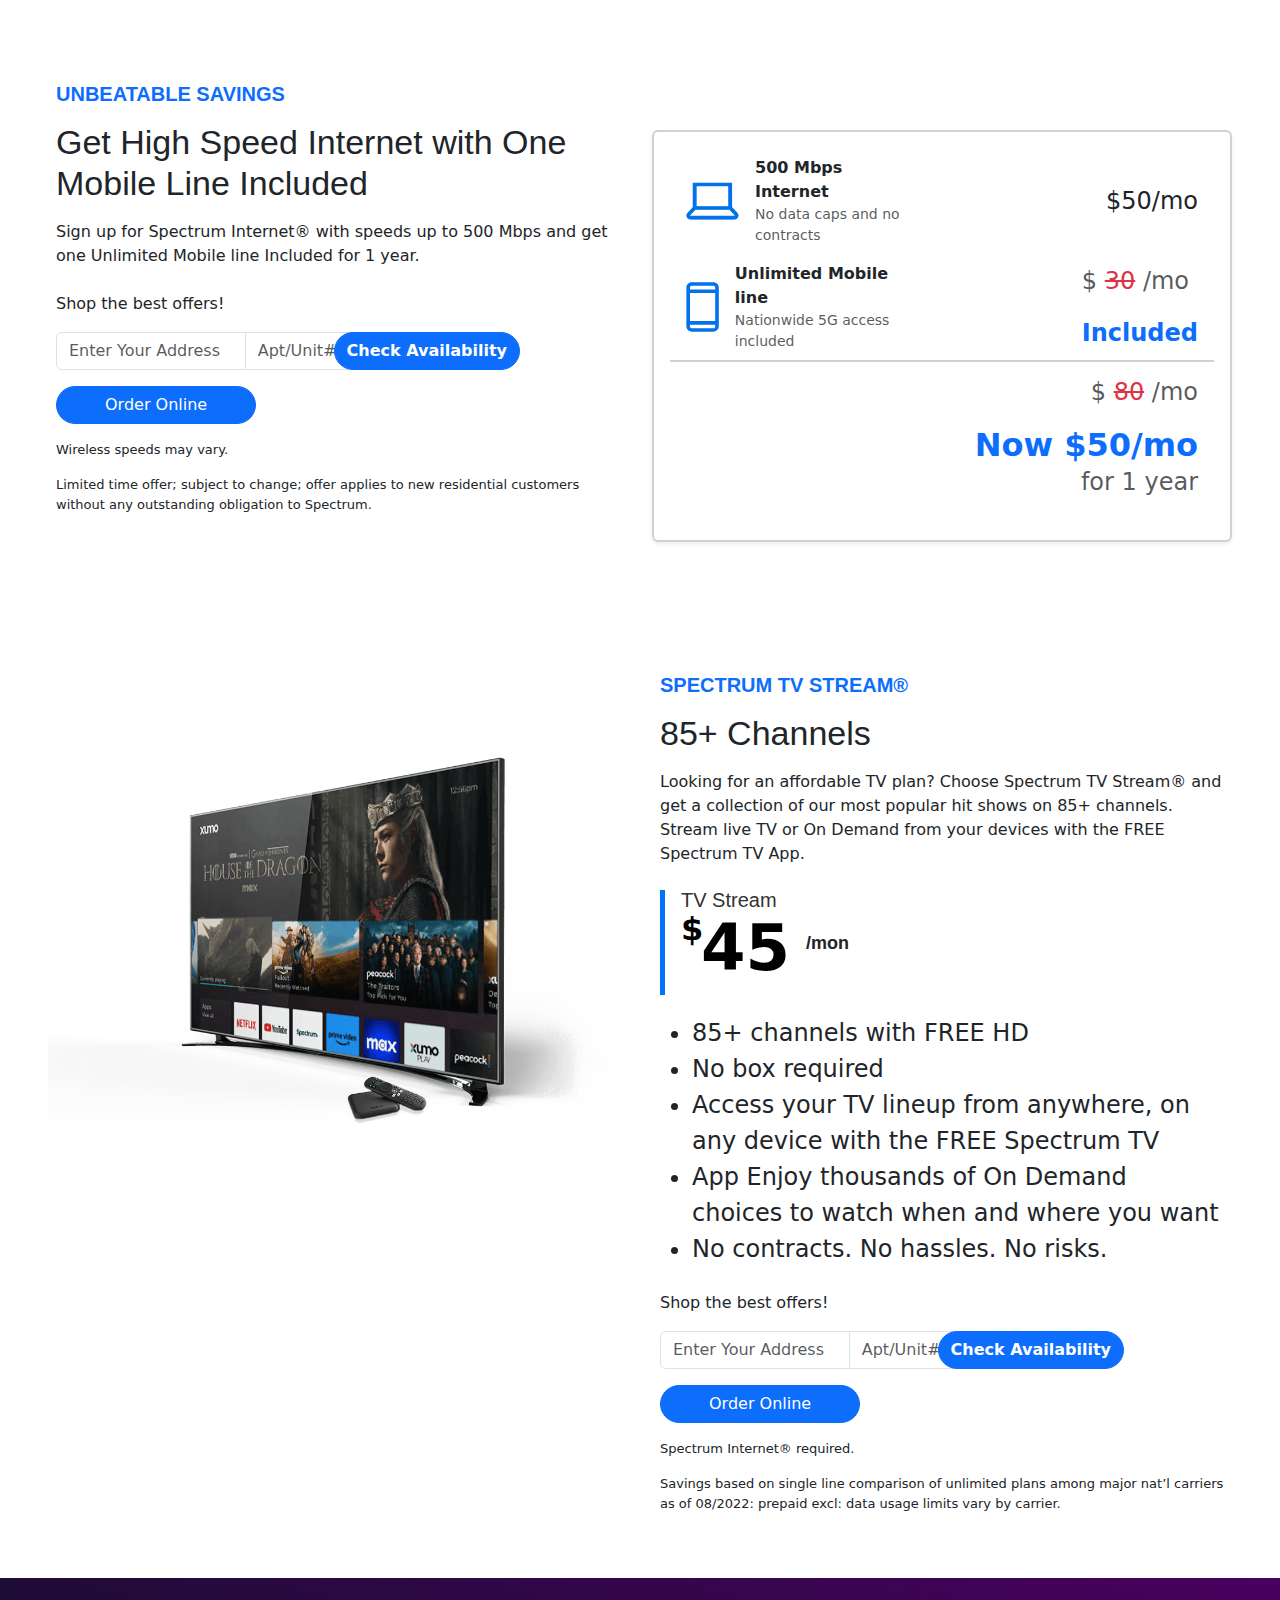
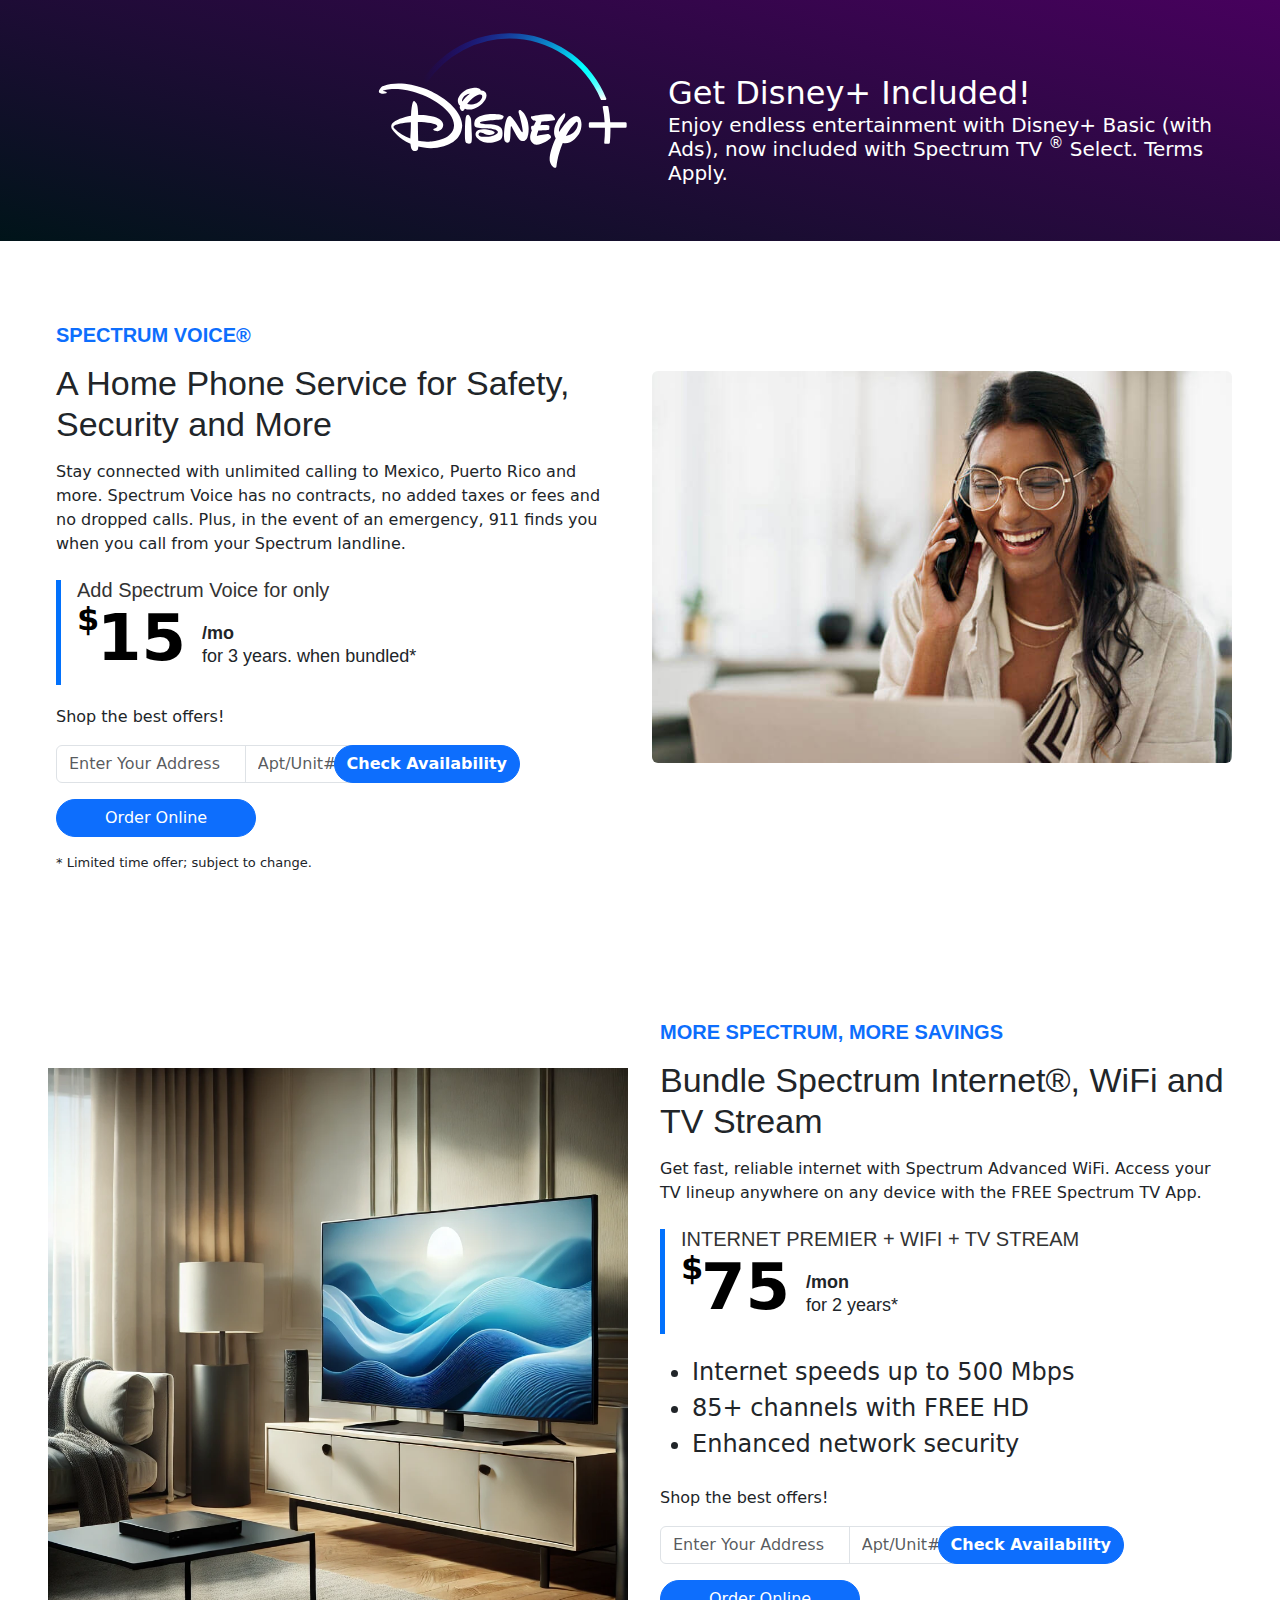
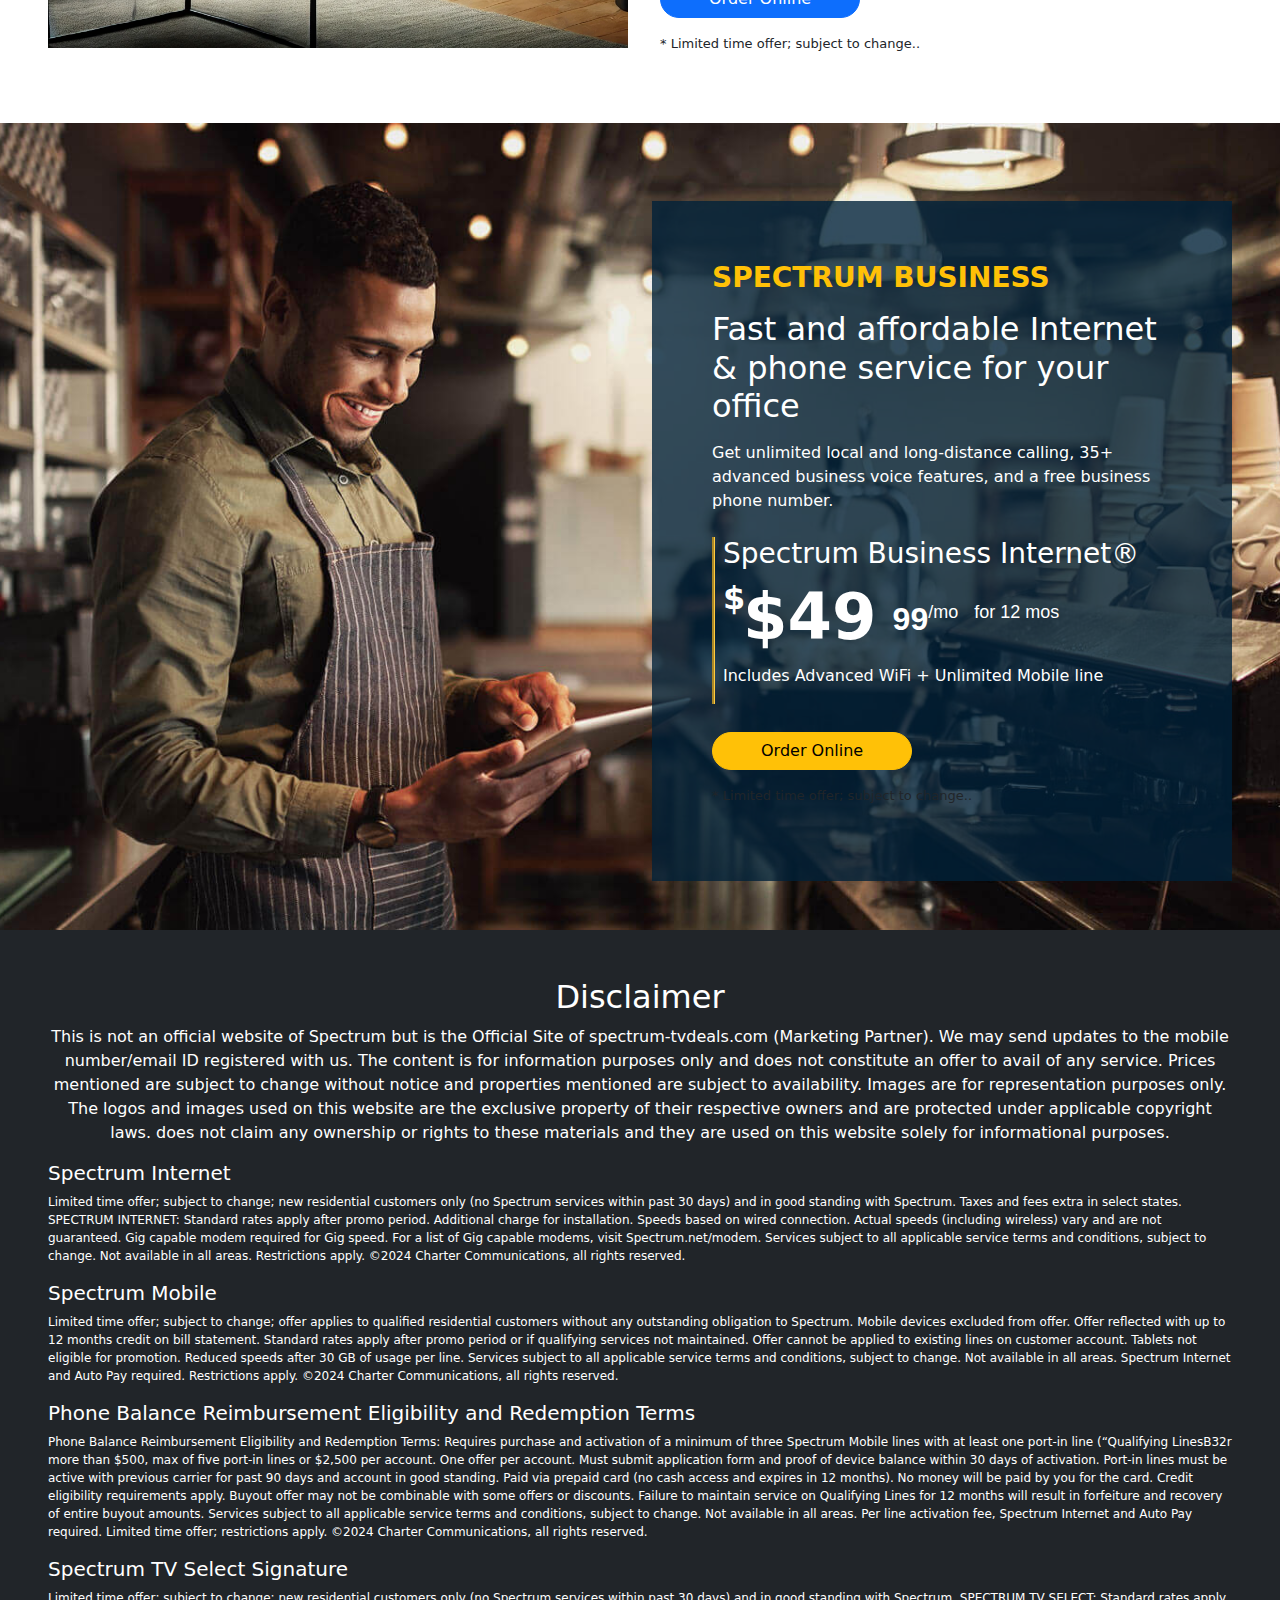
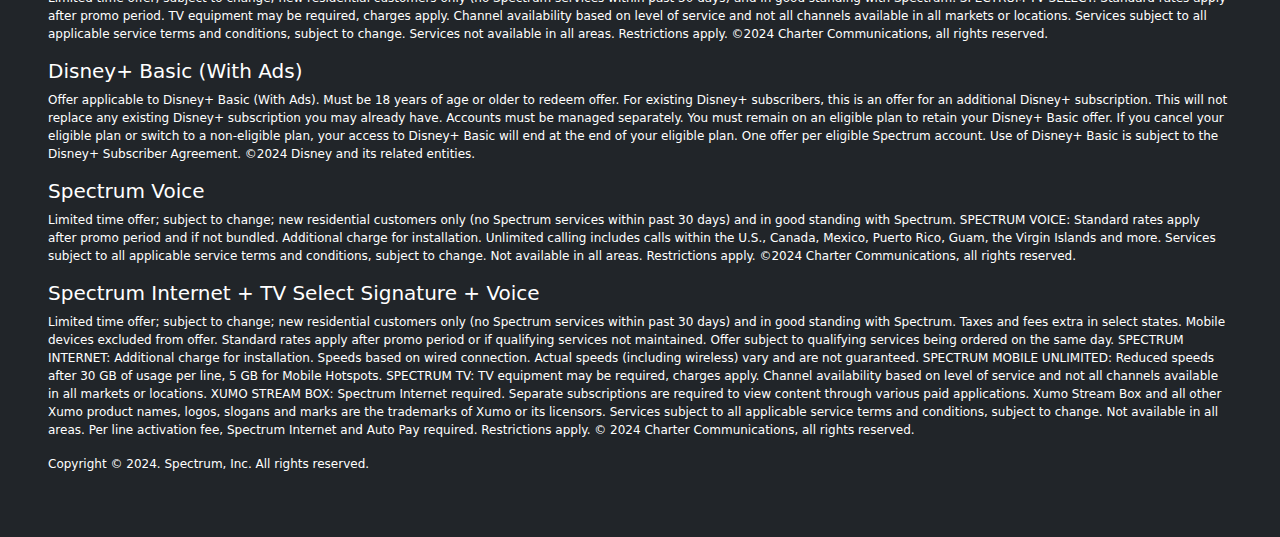
==== commit ef888ae5: "DISLCAIMER ADDED" ====
--- a/index.html
+++ b/index.html
@@ -1122,7 +1122,7 @@
   <!-- footer sec start  -->
 
   <div class="container-fluid bg-dark py-5 px-lg-5 px-3">
-    <h2 class="text-center">Disclaimer</h2>
+    <h2 class="text-white text-center">Disclaimer</h2>
     <p class="text-white text-center" style="font-size: 16px;">This is not an official website of Spectrum but is the Official Site
       of spectrum-tvdeals.com (Marketing Partner). We may send updates to the mobile number/email ID registered with us.
       The content is for information purposes only and does not constitute an offer to avail of any service. Prices
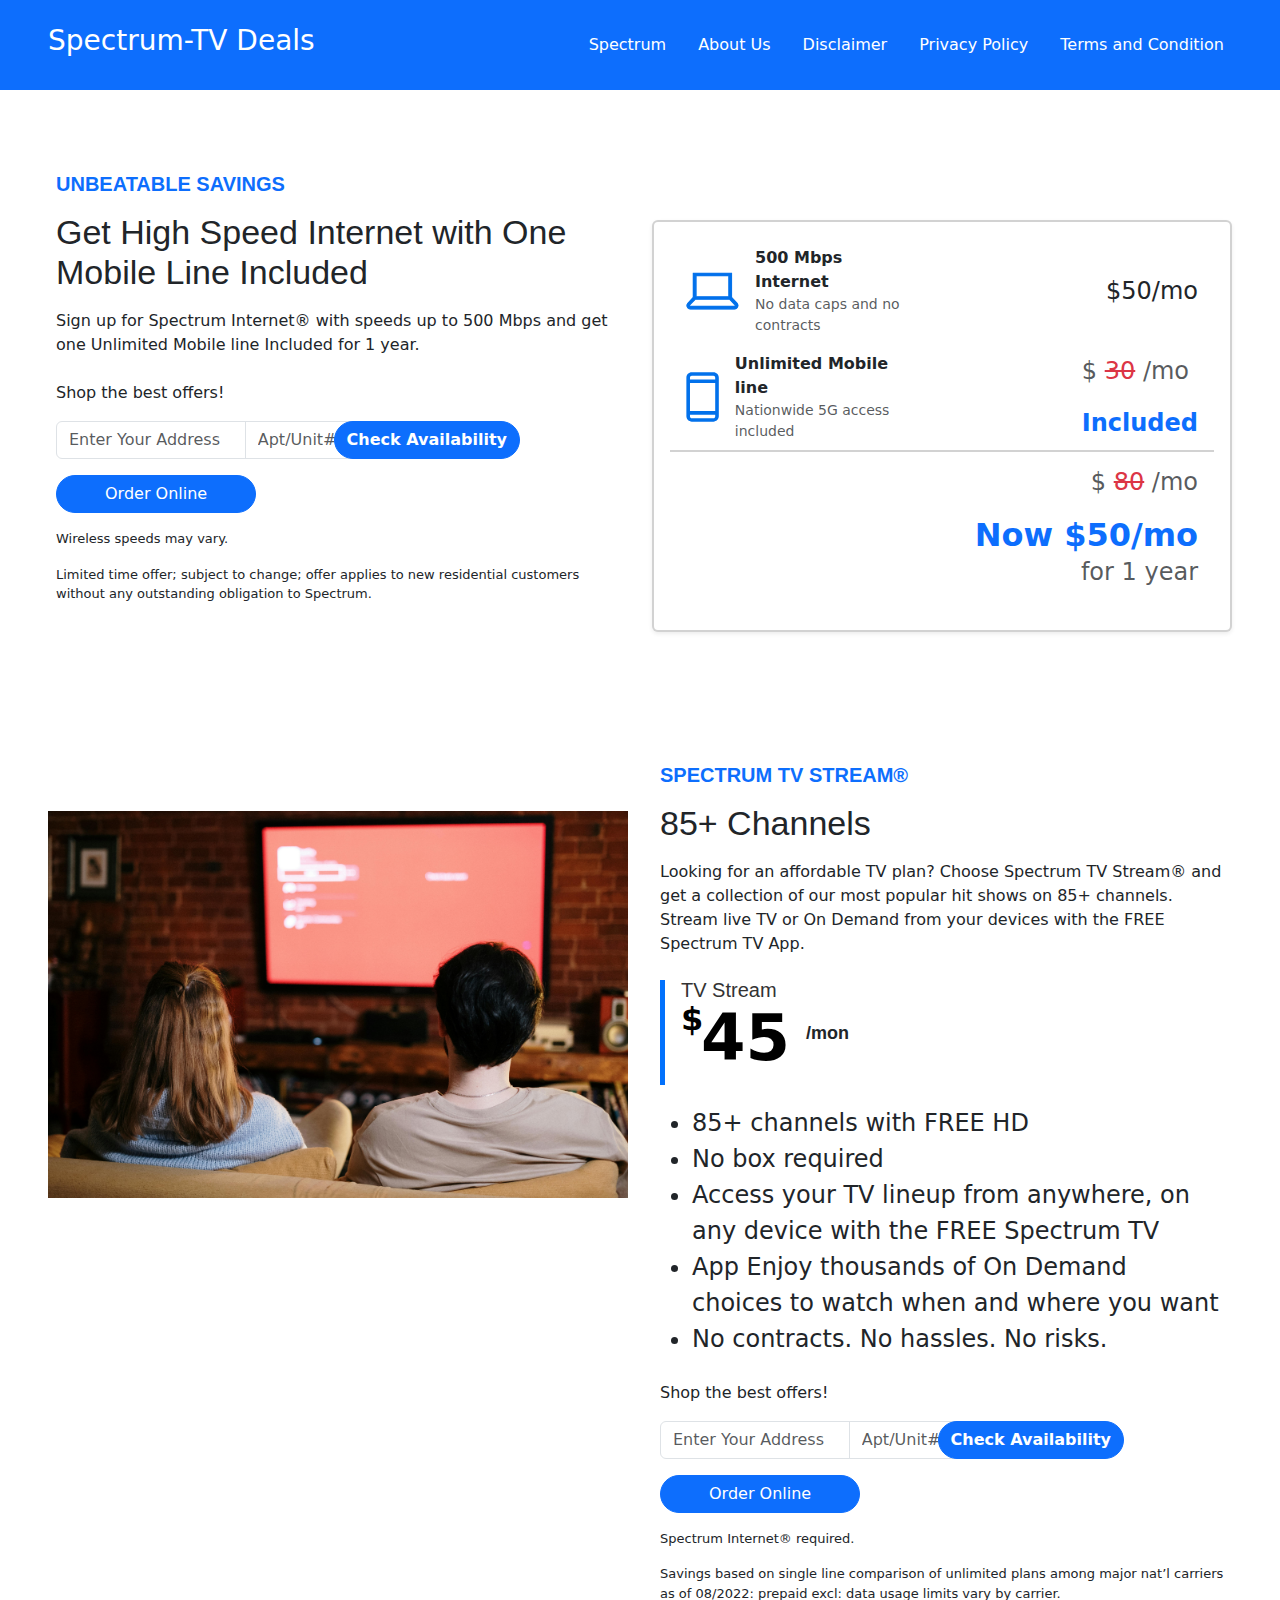
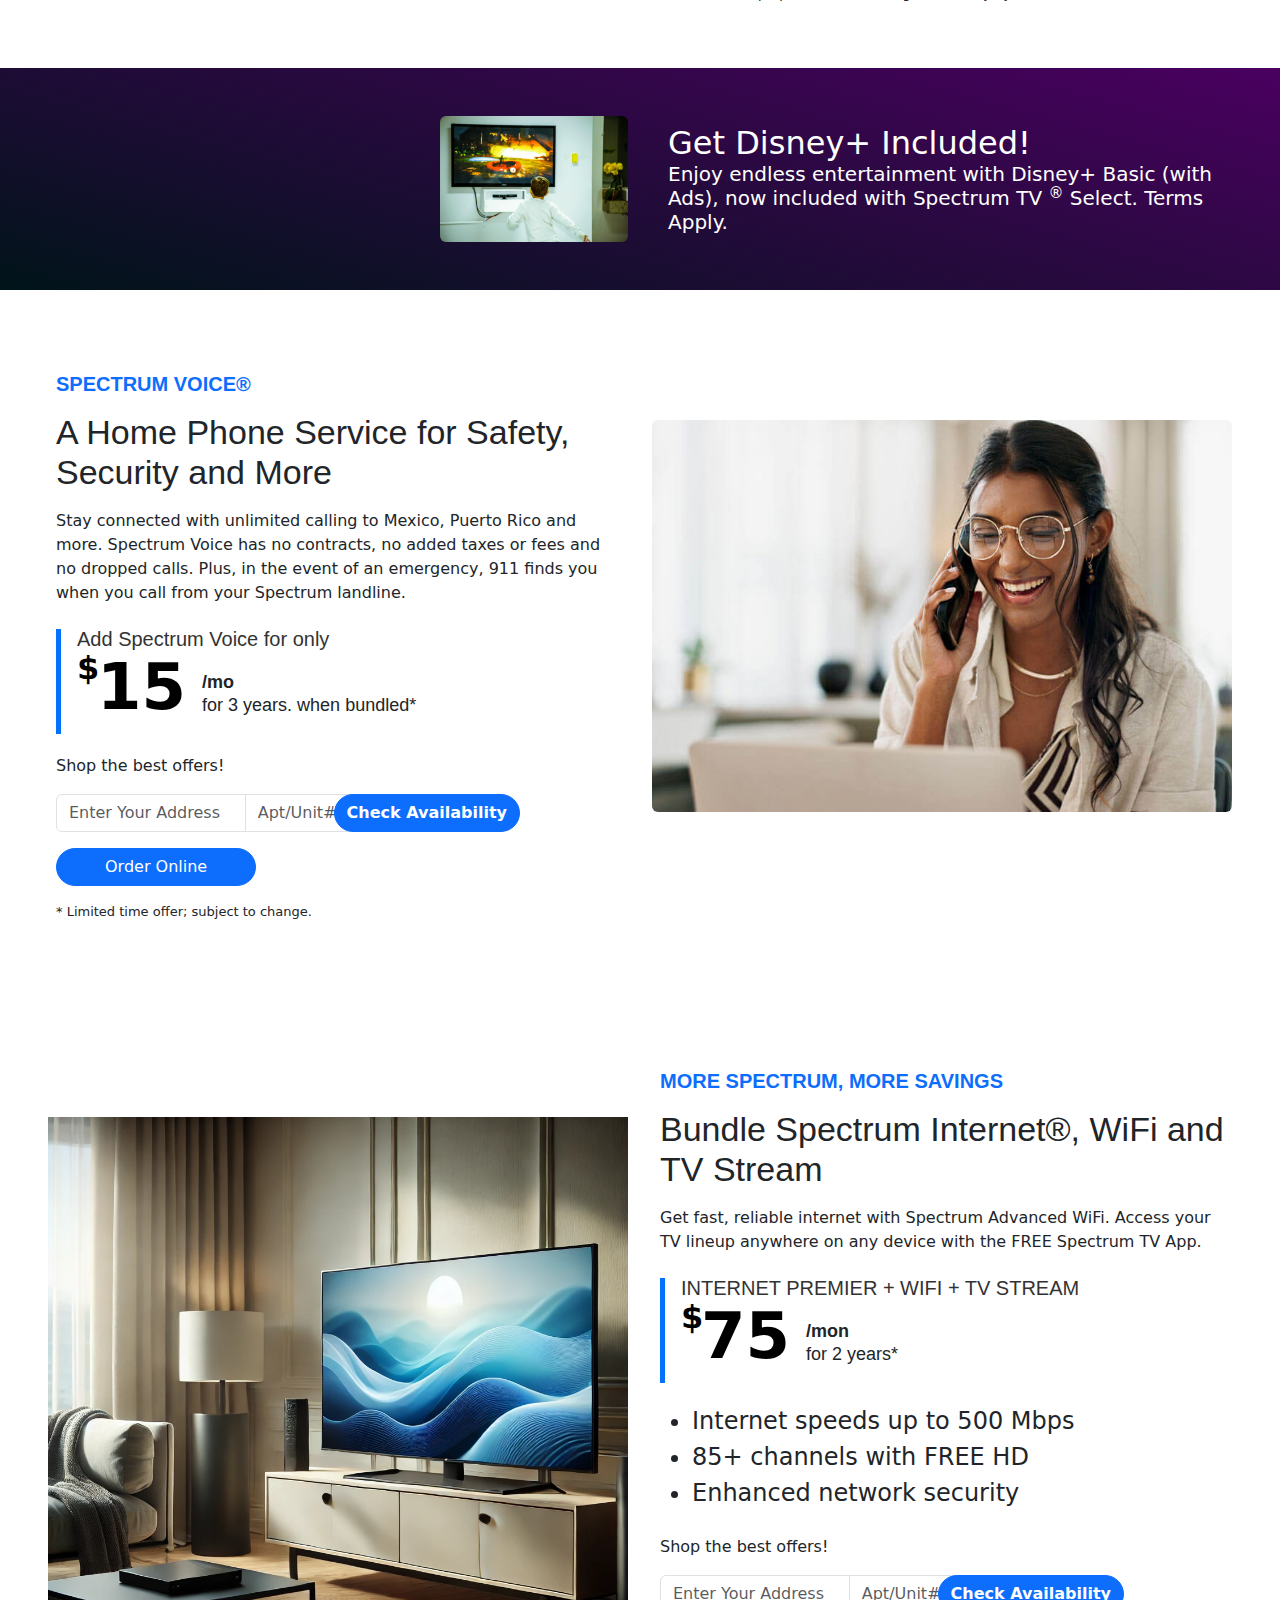
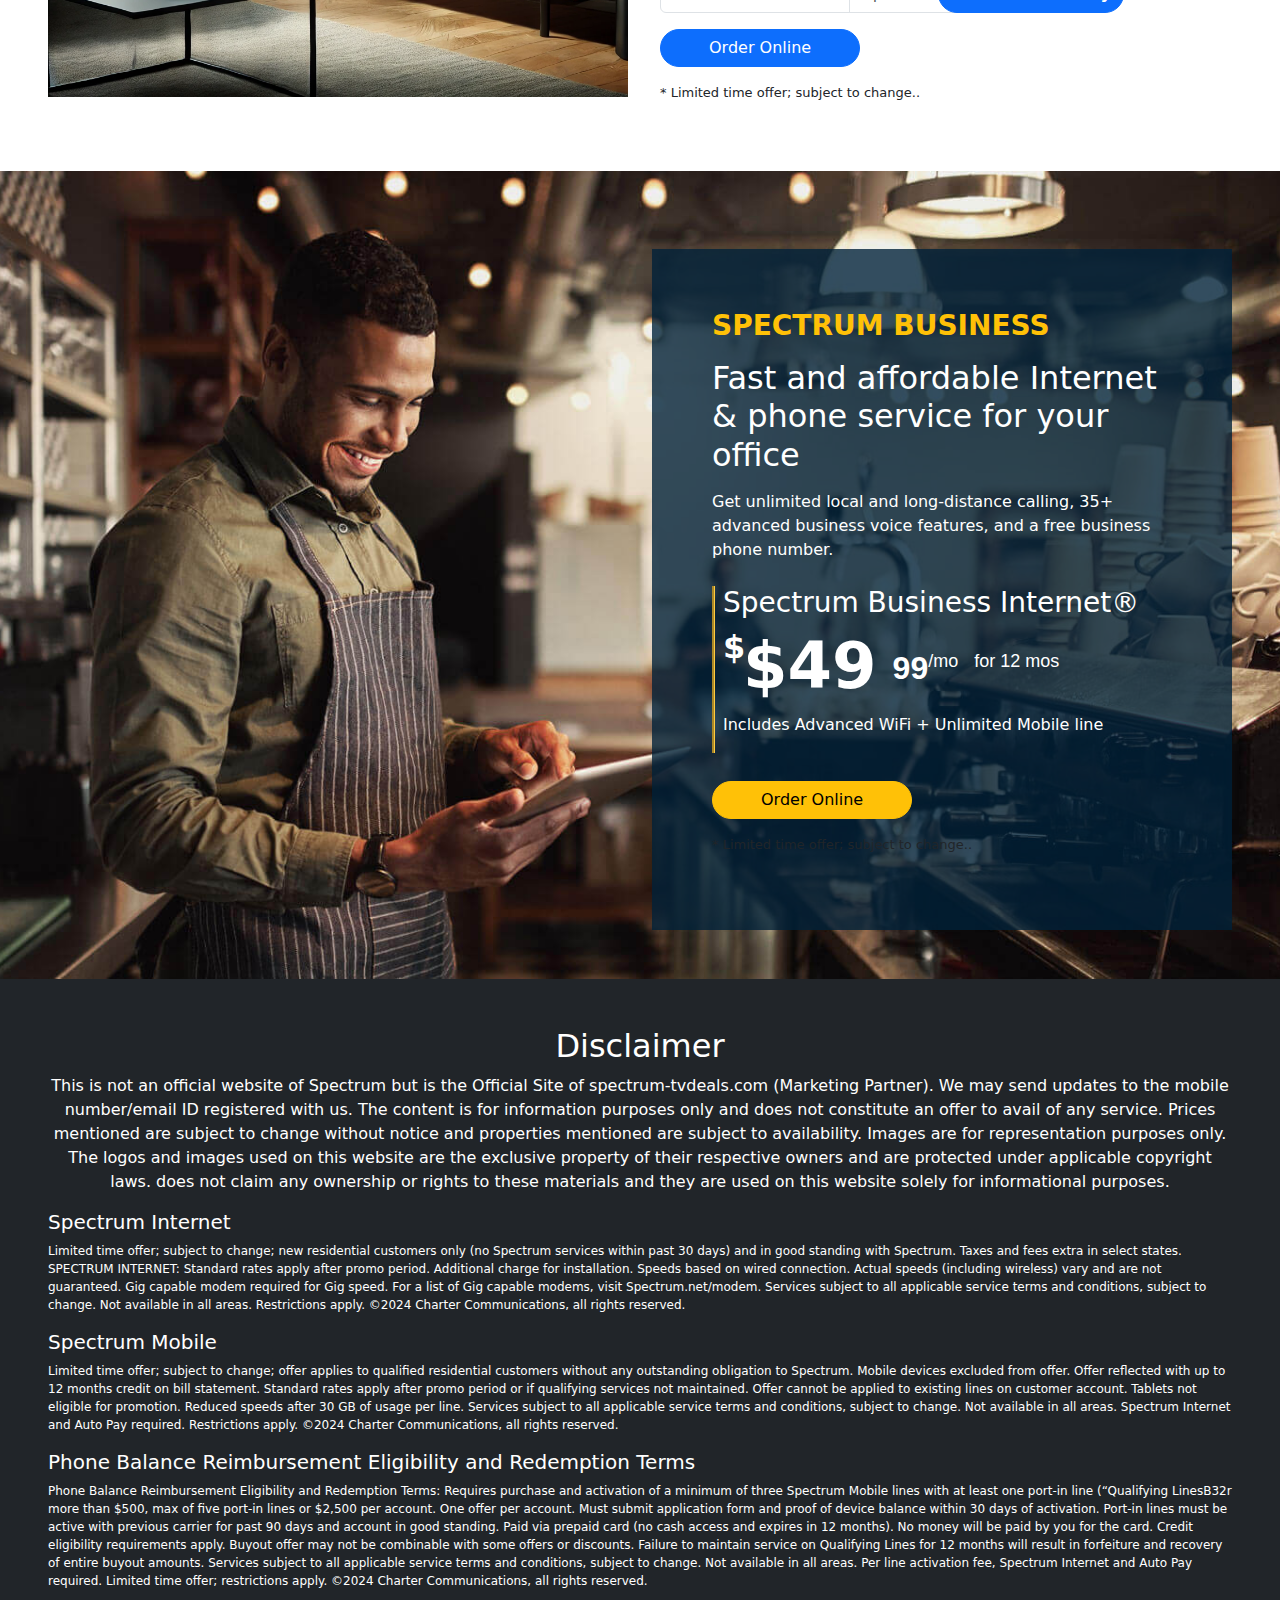
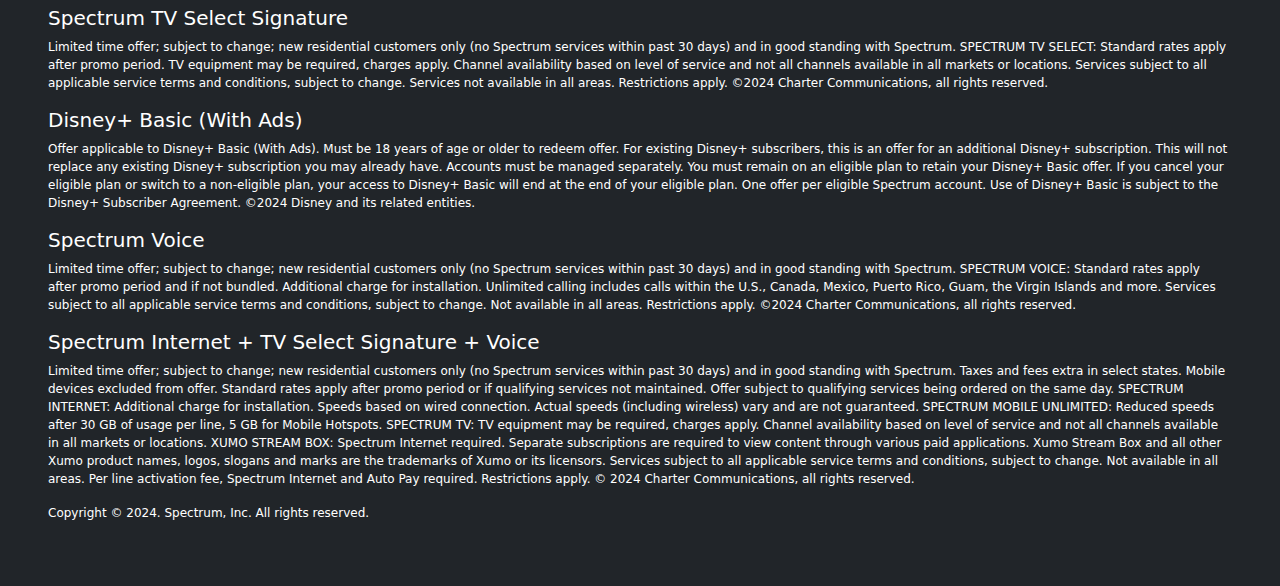
==== commit 3e96515f: "remove two images and add new images" ====
--- a/index.html
+++ b/index.html
@@ -22,110 +22,12 @@
 
 <body>
   <div style="overflow-x: hidden;">
-    <a href="tel:+18886520973">
-      <div class="overlay">
-        <div class="popup">
-          <div class="popupHeader" style="background: #003057;">Call Now  +1(888) 652-0973</div>
-          <div class="popupContent">
-            <img loading="lazy" src="images/spectrum/spectrum-logo.png" alt="Logo" class="logo" style="width: 300px;" />
-            <h2 class="heading"> Call to Pay Your Bill <br>
-              Now</h2>
-            <p class="phoneNumber" style="background: #003057;"> +1(888) 652-0973</p>
-          </div>
-          <div class="popupFooter" style="background: #003057;">Call Now +1(888) 652-0973</div>
-        </div>
-    </a>
-
-
     <!-- navber sec start  -->
-    <nav class="navbar navbar-expand-lg py-4 d-lg-block d-none position-sticky top-0 ">
-      <div class="container-fluid px-lg-5 px-3 align-items-center">
-        <div class="w-25">
-
-          <a class="navbar-brand" href="#"><img src="./images/spar-wide-logo_navy.png" alt="" class="img-fluid"
-              width="80%"></a>
-          <button class="navbar-toggler" type="button" data-bs-toggle="collapse" data-bs-target="#navbarNav"
-            aria-controls="navbarNav" aria-expanded="false" aria-label="Toggle navigation">
-            <span class="navbar-toggler-icon"></span>
-          </button>
-        </div>
-        <div class="collapse navbar-collapse w-75" id="navbarNav">
-          <ul class="navbar-nav ms-auto gap-3">
-            <li class="nav-item">
-              <a class="nav-link text-black fw-medium " aria-current="page" href="#">Internet</a>
-            </li>
-            <li class="nav-item">
-              <a class="nav-link text-black fw-medium" href="#">Mobile</a>
-            </li>
-            <li class="nav-item">
-              <a class="nav-link text-black fw-medium" href="#">TV</a>
-            </li>
-            <li class="nav-item">
-              <a class="nav-link text-black fw-medium" href="#">Home Phone</a>
-            </li>
-            <li class="nav-item">
-              <a class="nav-link text-black fw-medium" href="#">Business</a>
-            </li>
-            <li class="nav-item">
-              <a class="nav-link text-black fw-medium" href="#">Deals</a>
-            </li>
-            <li class="nav-item">
-              <a class="nav-link text-black fw-medium" href="#">Español</a>
-            </li>
-          </ul>
-        </div>
-      </div>
-    </nav>
-
-    <nav class="navbar navbar-expand-lg  py-4 d-lg-none d-block position-sticky  " style="background-color: #002139;">
-      <div class="container-fluid px-lg-5 px-3 align-items-center ">
-
-        <div class=" d-flex justify-content-between w-100">
-          <div class="w-25">
-
-            <a class="navbar-brand" href="#"><img src="./images/spar-wide-logo_white.svg" alt="" class=""
-                width="160px"></a>
-          </div>
-          <div class="w-25 text-end">
-
-            <button class="navbar-toggler bg-body border-0" type="button" data-bs-toggle="collapse"
-              data-bs-target="#navbarNav" aria-controls="navbarNav" aria-expanded="false"
-              aria-label="Toggle navigation">
-              <span class="navbar-toggler-icon "></span>
-            </button>
-          </div>
-        </div>
-
-        <div class="collapse navbar-collapse " id="navbarNav">
-          <ul class="navbar-nav ms-auto gap-3">
-            <li class="nav-item">
-              <a class="nav-link text-white fw-medium " aria-current="page" href="#">Internet</a>
-            </li>
-            <li class="nav-item">
-              <a class="nav-link text-white fw-medium" href="#">Mobile</a>
-            </li>
-            <li class="nav-item">
-              <a class="nav-link text-white fw-medium" href="#">TV</a>
-            </li>
-            <li class="nav-item">
-              <a class="nav-link text-white fw-medium" href="#">Home Phone</a>
-            </li>
-            <li class="nav-item">
-              <a class="nav-link text-white fw-medium" href="#">Business</a>
-            </li>
-            <li class="nav-item">
-              <a class="nav-link text-white fw-medium" href="#">Deals</a>
-            </li>
-            <li class="nav-item">
-              <a class="nav-link text-white fw-medium" href="#">Español</a>
-            </li>
-          </ul>
-        </div>
-      </div>
-    </nav>
-
-
-    <div class="container-fluid bg-primary text-white py-3">
+  
+    
+
+
+    <!-- <div class="container-fluid bg-primary text-white py-3">
       <div class=" justify-content-center align-items-center gap-2 ">
         <p class="text-center">
 
@@ -137,11 +39,11 @@
 
       </div>
 
-    </div>
+    </div> -->
     <!-- navber sec end  -->
 
     <!-- hero sec start  -->
-    <section>
+    <!-- <section>
       <div class="container-fluid px-lg-5 px-3 py-5 hero">
         <div class="row">
           <div class="col-lg-8 col-md-12 col-12">
@@ -239,12 +141,12 @@
 
 
 
-    </section>
+    </section> -->
 
     <!-- hero sec end -->
 
     <!-- service plan sec start  -->
-    <section>
+    <!-- <section>
       <div class="container-fluid px-lg-5 px-3 py-5">
         <h1 class="fw-bold">Build a plan just for you!</h1>
         <p class="fs-5">Discover the best offers and bundle options for your Internet, TV, Mobile and Home Phone needs
@@ -272,12 +174,12 @@
           </div>
         </div>
       </div>
-    </section>
+    </section> -->
 
     <!-- service plan sec end -->
 
     <!-- perice sec start  -->
-    <section>
+    <!-- <section>
       <div class="container-fluid px-lg-5 px-3 py-5">
         <h1 class="fw-bold">Pick your perfect plan speed</h1>
         <p class="fs-5">Unlock the best value when you combine services with Spectrum Internet®.</p>
@@ -390,12 +292,12 @@
             class="border-0  bg-transparent  text-white fw-medium">Check Availability</button></div>
 
       </div>
-    </section>
+    </section> -->
 
     <!-- perice sec end -->
 
     <!-- Discount  sec start -->
-    <section>
+    <!-- <section>
       <div class="container-fluid px-lg-5 px-3 py-5">
         <div class="py-4 ps-lg-5 rounded-4 bg-body-secondary" style="border:1px solid gray;">
           <div class="row align-items-start justify-content-between">
@@ -419,12 +321,12 @@
           </div>
         </div>
       </div>
-    </section>
+    </section> -->
 
     <!-- Discount  sec end -->
 
     <!-- 24/7 plan sec start  -->
-    <section>
+    <!-- <section>
       <div class="container-fluid px-lg-5 px-3 py-2">
         <h1 class="fw-bold">You Can Count on Spectrum 24 × 7</h1>
         <p class="fs-5">Even at peak times, Spectrum delivers faster, more reliable speeds than so-called “5G” Home
@@ -497,12 +399,12 @@
         </p>
 
       </div>
-    </section>
+    </section> -->
 
     <!-- 24/7 plan sec end -->
 
 
-    <section class="">
+    <!-- <section class="">
       <div class="container-fluid px-lg-5 px-3">
 
         <div class=" container-fluid  section-styling">
@@ -573,9 +475,9 @@
           </div>
         </div>
       </div>
-    </section>
-
-    <section class="section-styling-6">
+    </section> -->
+
+    <!-- <section class="section-styling-6">
       <div class=" container-fluid px-lg-5 px-3">
         <div class="row">
           <div class="col-lg-6 col-md-12 col-md-12">
@@ -654,6 +556,7 @@
           </div>
         </div>
       </div>
+
       <div class="container">
         <div class="main-small-content">
           <div class="row">
@@ -672,8 +575,84 @@
           </div>
         </div>
       </div>
+        </section> -->
   </div>
-  </section>
+   <nav class="navbar navbar-expand-lg py-4 d-lg-block d-none top-0 " style="background-color:#0d6efd" >
+      <div class="container-fluid px-lg-5 px-3 align-items-center">
+        <div class="w-25">
+
+          <h3 class="text-white">Spectrum-TV Deals</h3>
+          <button class="navbar-toggler" type="button" data-bs-toggle="collapse" data-bs-target="#navbarNav"
+            aria-controls="navbarNav" aria-expanded="false" aria-label="Toggle navigation">
+            <span class="navbar-toggler-icon"></span>
+          </button>
+        </div>
+        <div class="collapse navbar-collapse w-75" id="navbarNav">
+          <ul class="navbar-nav ms-auto gap-3">
+            <li class="nav-item">
+              <a class="nav-link text-white fw-medium " aria-current="page" href="/spectrum.html">Spectrum</a>
+            </li>
+            <li class="nav-item">
+              <a class="nav-link text-white fw-medium" href="/about.html">About Us</a>
+            </li>
+            <li class="nav-item">
+              <a class="nav-link text-white fw-medium" href="/disclaimer.html">
+Disclaimer</a>
+            </li>
+            <li class="nav-item">
+              <a class="nav-link text-white fw-medium" href="/privacypolicy.html">
+Privacy Policy</a>
+            </li>
+            <li class="nav-item">
+              <a class="nav-link text-white fw-medium" href="/terms-and-condition.html">Terms and Condition</a>
+            </li>
+           
+          </ul>
+        </div>
+      </div>
+    </nav>
+<nav class="navbar navbar-expand-lg  py-4 d-lg-none d-block  " style="background-color:#0d6efd">
+      <div class="container-fluid px-lg-5 px-3 align-items-center ">
+
+        <div class=" d-flex justify-content-between w-100">
+          <div class="w-25">
+
+              <h5 class="text-white">Spectrum-tvdeals</h5>
+          </div>
+          <div class="w-25 text-end">
+
+            <button class="navbar-toggler bg-body border-0" type="button" data-bs-toggle="collapse"
+              data-bs-target="#navbarNav" aria-controls="navbarNav" aria-expanded="false"
+              aria-label="Toggle navigation">
+              <span class="navbar-toggler-icon "></span>
+            </button>
+          </div>
+        </div>
+
+        <div class="collapse navbar-collapse " id="navbarNav">
+          <ul class="navbar-nav ms-auto text-center gap-3">
+            <li class="nav-item">
+              <a class="nav-link text-white fw-medium " aria-current="page" href="/spectrum.html">spectrum</a>
+            </li>
+            <li class="nav-item">
+              <a class="nav-link text-white fw-medium" href="/about.html">About Us</a>
+            </li>
+            <li class="nav-item">
+              <a class="nav-link text-white fw-medium" href="/disclaimer.html">Disclaimer</a>
+            </li>
+            <li class="nav-item">
+              <a class="nav-link text-white fw-medium" href="/privacypolicy.html">
+Privacy Policy</a>
+            </li>
+            <li class="nav-item">
+              <a class="nav-link text-white fw-medium" href="/terms-and-condition.html">
+Terms and Condition</a>
+            </li>
+          
+          </ul>
+        </div>
+      </div>
+    </nav>
   <section class="section-styling-6">
     <div class=" container-fluid px-lg-5 px-3">
       <div class="row">
@@ -785,7 +764,7 @@
       <div class="row">
         <div class="col-lg-6 col-md-12 col-md-12">
           <div class="section-7-img mt-5">
-            <img src="./images/Untitled-1-2.png" class="img-fluid" alt="" />
+            <img src="./images/Untitled-1-2.jpg" class="img-fluid" alt="" />
           </div>
         </div>
         <div class="col-lg-6 col-md-12 col-12">
@@ -877,11 +856,11 @@
       <div class="main-small-content-two">
         <div class="row">
           <div class="col-lg-6 col-md-12 col-12">
-            <div class="d-flex justify-content-lg-end justify-content-center mt-5">
-              <img src="./images/disney-1.svg" class="img-fluidys" alt="">
-            </div>
-          </div>
-          <div class="col-lg-6 col-md-12 col-12 my-5">
+            <div class="d-flex justify-content-lg-end justify-content-center my-5">
+              <img src="./images/disney-1.jpg" class="img-fluidys rounded" alt="">
+            </div>
+          </div>
+          <div class="col-lg-6 col-md-12 col-12 my-2">
             <div class="mt-5">
               <h2 class="d-grid px-3 text-white align-items-center mt-4 text-lg-start text-md-center text-center">Get
                 Disney+ Included!<span class="fs-5 fw-normal">Enjoy endless entertainment with Disney+ Basic (with Ads),
--- a/style.css
+++ b/style.css
@@ -6,7 +6,12 @@
     border-radius: 30px;
     background-color: black;
 }
-
+.disclaimer {
+    width: 85%;
+    margin: auto;
+    text-align: center;
+    padding: 50px 0;
+}
 .main-rapo-section-6 h3 {
     font-family: 'SpectrumSans_Md', Helvetica, Arial, Lucida, sans-serif;
     font-size: 20px;
@@ -133,7 +138,7 @@
     height: auto;
 }
 .img-fluidys{
-    max-width: 40%;
+    max-width: 30%;
         height: auto;
 }
 .b-r{
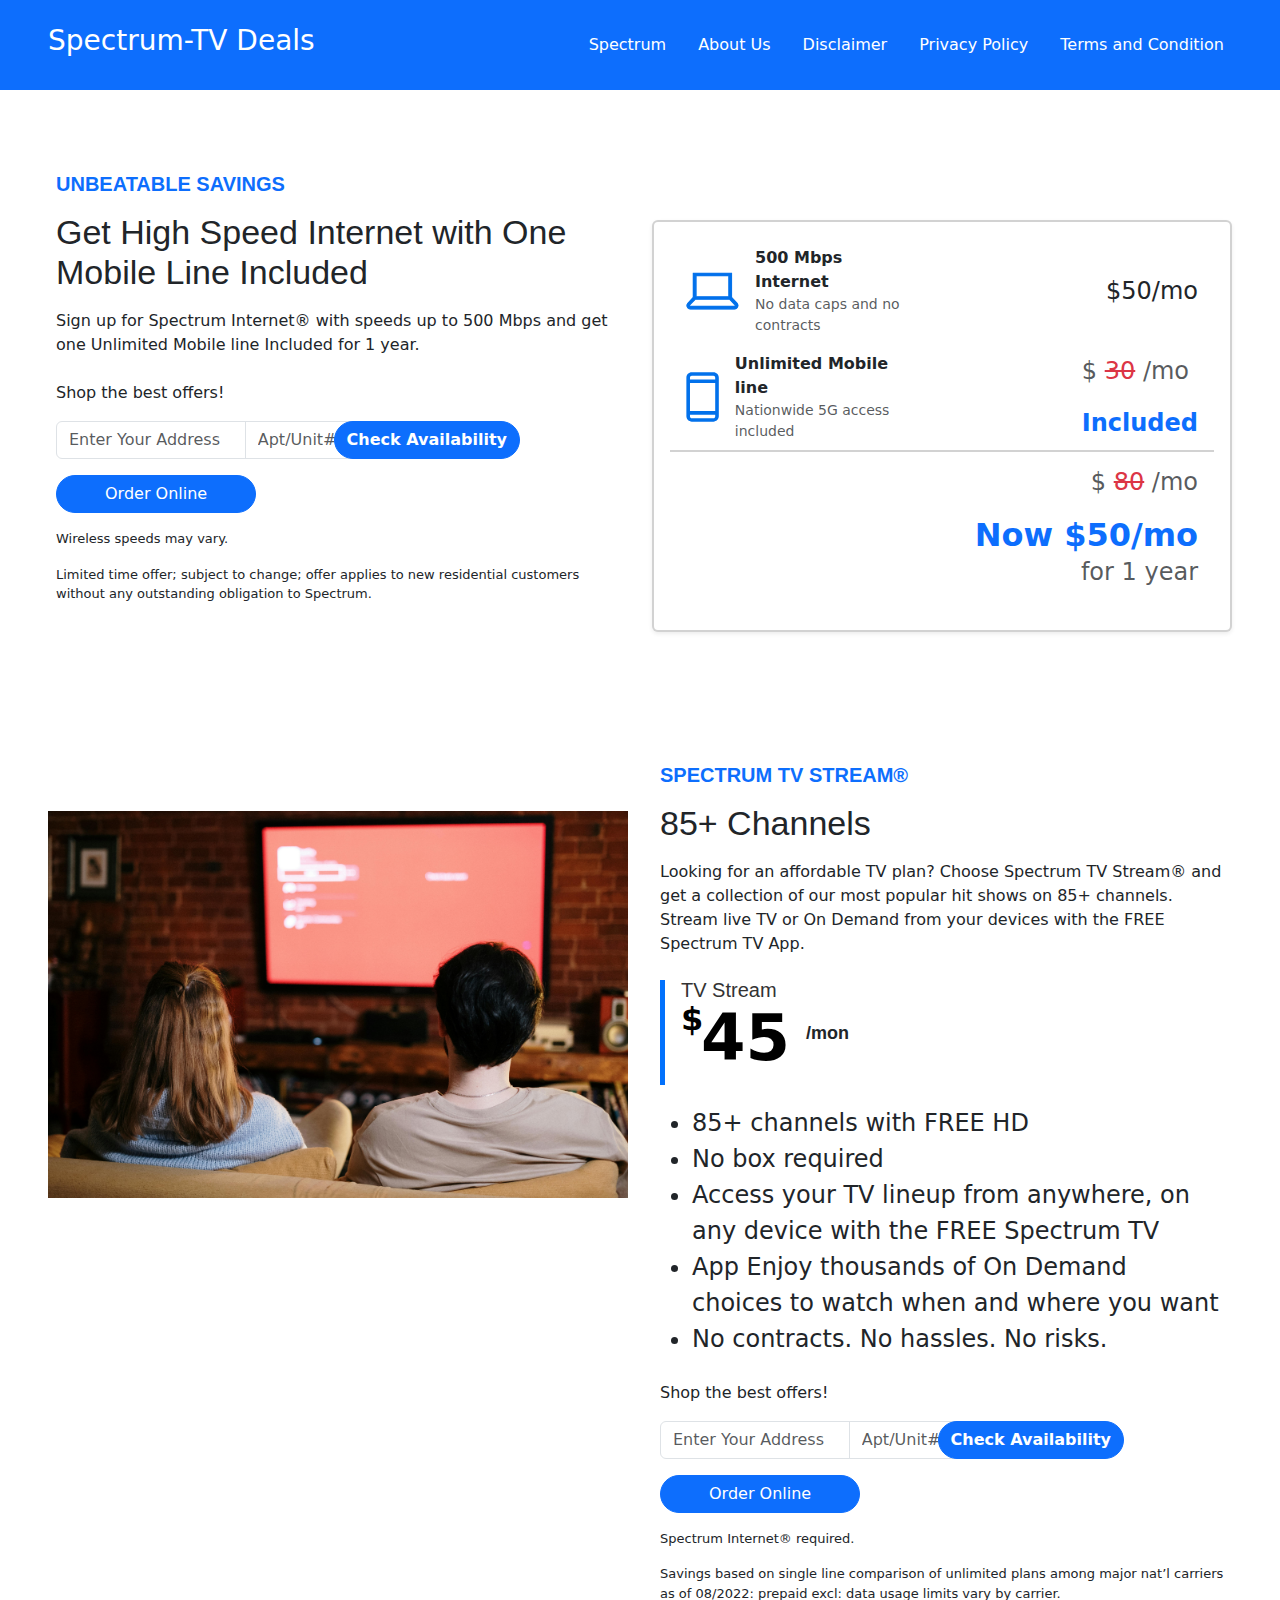
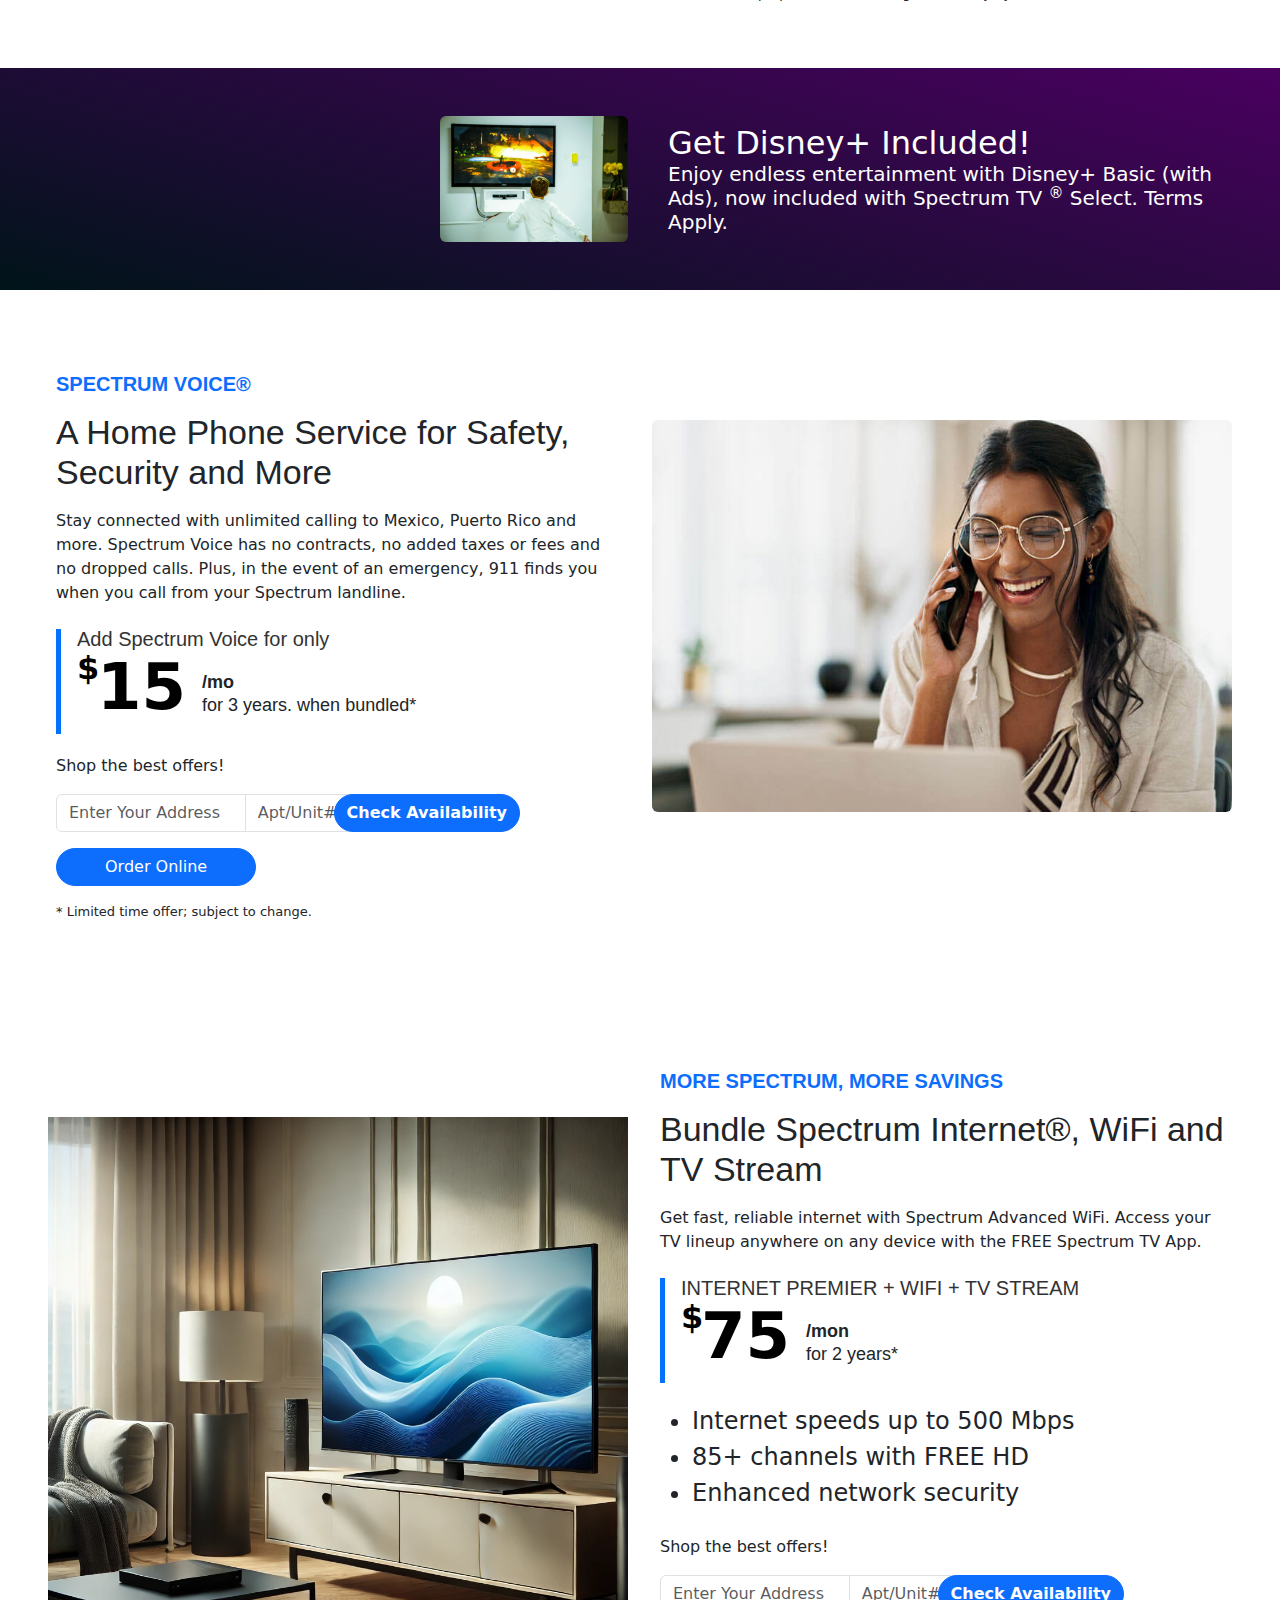
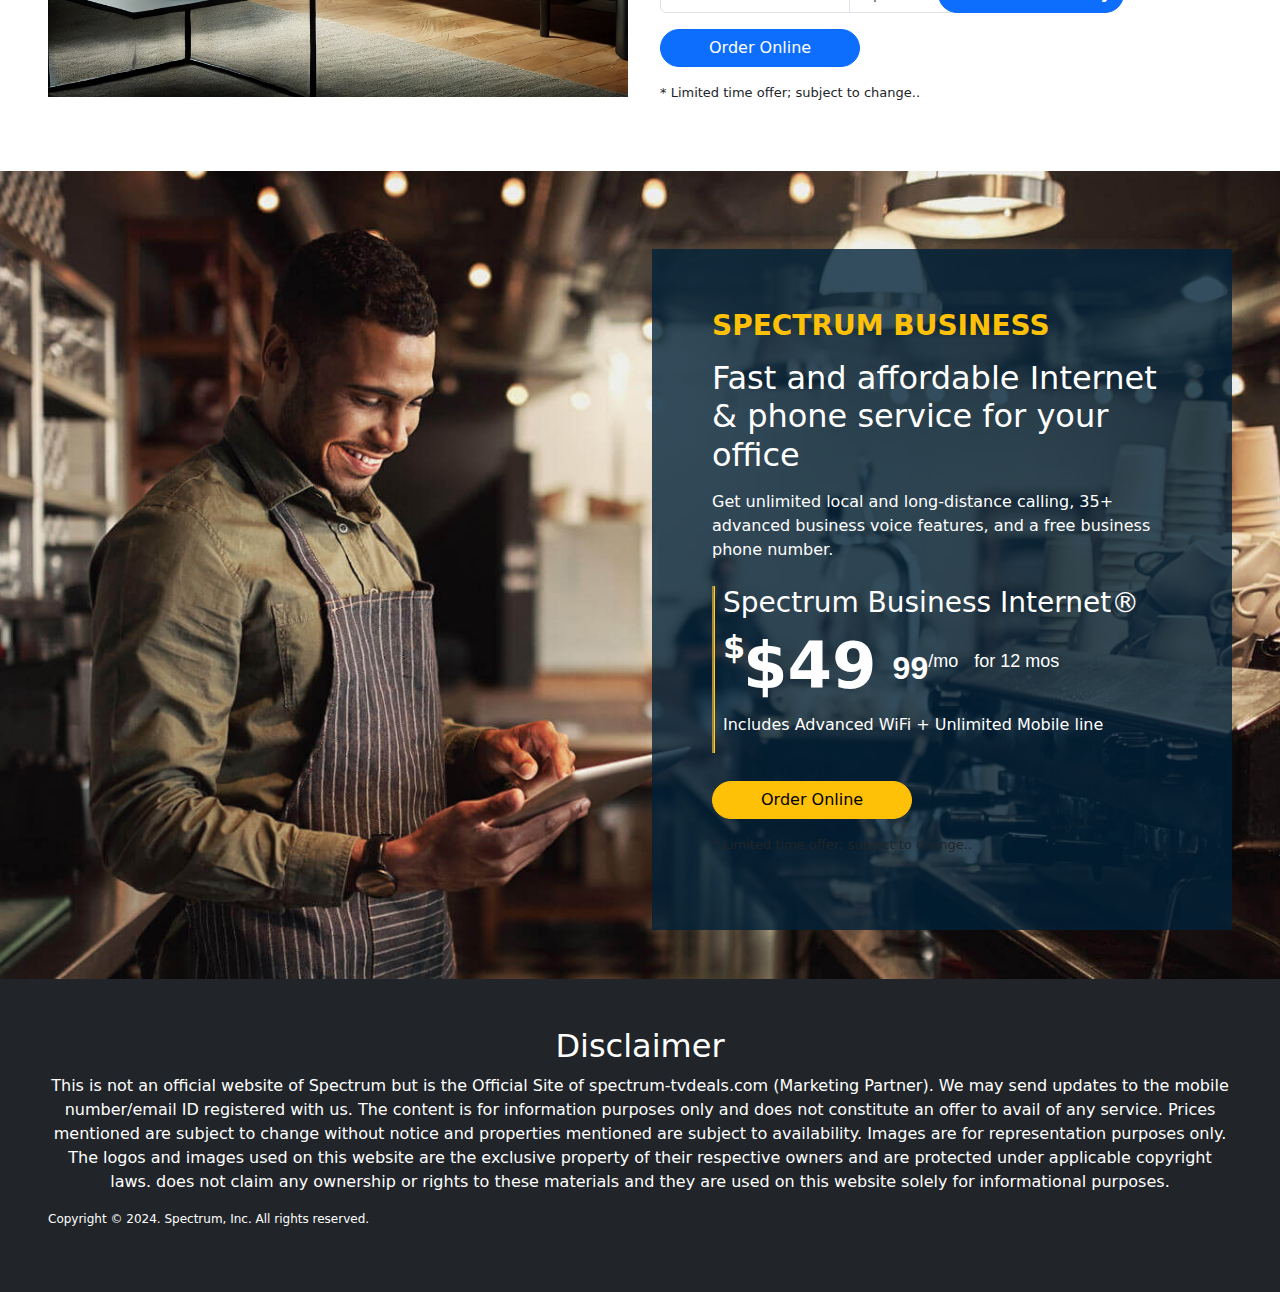
==== commit d3e27e08: "removed footer content" ====
--- a/index.html
+++ b/index.html
@@ -1111,79 +1111,6 @@
       these materials and they are used on this website solely for informational purposes.
 
     </p>
-
-    <h5 class="text-white mt-3">Spectrum Internet</h5>
-    <p class="text-white" style="font-size: 12px;">Limited time offer; subject to change; new residential customers only
-      (no Spectrum services within past 30 days) and in good standing with Spectrum. Taxes and fees extra in select
-      states. SPECTRUM INTERNET: Standard rates apply after promo period. Additional charge for installation. Speeds
-      based on wired connection. Actual speeds (including wireless) vary and are not guaranteed. Gig capable modem
-      required for Gig speed. For a list of Gig capable modems, visit Spectrum.net/modem. Services subject to all
-      applicable service terms and conditions, subject to change. Not available in all areas. Restrictions apply. ©2024
-      Charter Communications, all rights reserved.</p>
-
-
-    <h5 class="text-white mt-3">Spectrum Mobile</h5>
-    <p class="text-white" style="font-size: 12px;">Limited time offer; subject to change; offer applies to qualified
-      residential customers without any outstanding obligation to Spectrum. Mobile devices excluded from offer. Offer
-      reflected with up to 12 months credit on bill statement. Standard rates apply after promo period or if qualifying
-      services not maintained. Offer cannot be applied to existing lines on customer account. Tablets not eligible for
-      promotion. Reduced speeds after 30 GB of usage per line. Services subject to all applicable service terms and
-      conditions, subject to change. Not available in all areas. Spectrum Internet and Auto Pay required. Restrictions
-      apply. ©2024 Charter Communications, all rights reserved.</p>
-
-    <h5 class="text-white mt-3">Phone Balance Reimbursement Eligibility and Redemption Terms</h5>
-    <p class="text-white" style="font-size: 12px;">Phone Balance Reimbursement Eligibility and Redemption Terms:
-      Requires purchase and activation of a minimum of three Spectrum Mobile lines with at least one port-in line
-      (“Qualifying LinesB32r more than $500, max of five port-in lines or $2,500 per account. One offer per account.
-      Must submit application form and proof of device balance within 30 days of activation. Port-in lines must be
-      active with previous carrier for past 90 days and account in good standing. Paid via prepaid card (no cash access
-      and expires in 12 months). No money will be paid by you for the card. Credit eligibility requirements apply.
-      Buyout offer may not be combinable with some offers or discounts. Failure to maintain service on Qualifying Lines
-      for 12 months will result in forfeiture and recovery of entire buyout amounts. Services subject to all applicable
-      service terms and conditions, subject to change. Not available in all areas. Per line activation fee, Spectrum
-      Internet and Auto Pay required. Limited time offer; restrictions apply. ©2024 Charter Communications, all rights
-      reserved. </p>
-
-    <h5 class="text-white mt-3">Spectrum TV Select Signature</h5>
-    <p class="text-white" style="font-size: 12px;">Limited time offer; subject to change; new residential customers only
-      (no Spectrum services within past 30 days) and in good standing with Spectrum. SPECTRUM TV SELECT: Standard rates
-      apply after promo period. TV equipment may be required, charges apply. Channel availability based on level of
-      service and not all channels available in all markets or locations. Services subject to all applicable service
-      terms and conditions, subject to change. Services not available in all areas. Restrictions apply. ©2024 Charter
-      Communications, all rights reserved.</p>
-
-    <h5 class="text-white mt-3">Disney+ Basic (With Ads)</h5>
-    <p class="text-white" style="font-size: 12px;">Offer applicable to Disney+ Basic (With Ads). Must be 18 years of age
-      or older to redeem offer. For existing Disney+ subscribers, this is an offer for an additional Disney+
-      subscription. This will not replace any existing Disney+ subscription you may already have. Accounts must be
-      managed separately. You must remain on an eligible plan to retain your Disney+ Basic offer. If you cancel your
-      eligible plan or switch to a non-eligible plan, your access to Disney+ Basic will end at the end of your eligible
-      plan. One offer per eligible Spectrum account. Use of Disney+ Basic is subject to the Disney+ Subscriber
-      Agreement. ©2024 Disney and its related entities.</p>
-
-    <h5 class="text-white mt-3">Spectrum Voice</h5>
-    <p class="text-white" style="font-size: 12px;">Limited time offer; subject to change; new residential customers only
-      (no Spectrum services within past 30 days) and in good standing with Spectrum. SPECTRUM VOICE: Standard rates
-      apply after promo period and if not bundled. Additional charge for installation. Unlimited calling includes calls
-      within the U.S., Canada, Mexico, Puerto Rico, Guam, the Virgin Islands and more. Services subject to all
-      applicable service terms and conditions, subject to change. Not available in all areas. Restrictions apply. ©2024
-      Charter Communications, all rights reserved.</p>
-
-    <h5 class="text-white mt-3">Spectrum Internet + TV Select Signature + Voice</h5>
-    <p class="text-white" style="font-size: 12px;">Limited time offer; subject to change; new residential customers only
-      (no Spectrum services within past 30 days) and in good standing with Spectrum. Taxes and fees extra in select
-      states. Mobile devices excluded from offer. Standard rates apply after promo period or if qualifying services not
-      maintained. Offer subject to qualifying services being ordered on the same day. SPECTRUM INTERNET: Additional
-      charge for installation. Speeds based on wired connection. Actual speeds (including wireless) vary and are not
-      guaranteed. SPECTRUM MOBILE UNLIMITED: Reduced speeds after 30 GB of usage per line, 5 GB for Mobile Hotspots.
-      SPECTRUM TV: TV equipment may be required, charges apply. Channel availability based on level of service and not
-      all channels available in all markets or locations. XUMO STREAM BOX: Spectrum Internet required. Separate
-      subscriptions are required to view content through various paid applications. Xumo Stream Box and all other Xumo
-      product names, logos, slogans and marks are the trademarks of Xumo or its licensors. Services subject to all
-      applicable service terms and conditions, subject to change. Not available in all areas. Per line activation fee,
-      Spectrum Internet and Auto Pay required. Restrictions apply. © 2024 Charter Communications, all rights reserved.
-    </p>
-
     <p class="text-white mt-3" style="font-size: 12px;">Copyright © 2024. Spectrum, Inc. All rights reserved.</p>
 
   </div>
